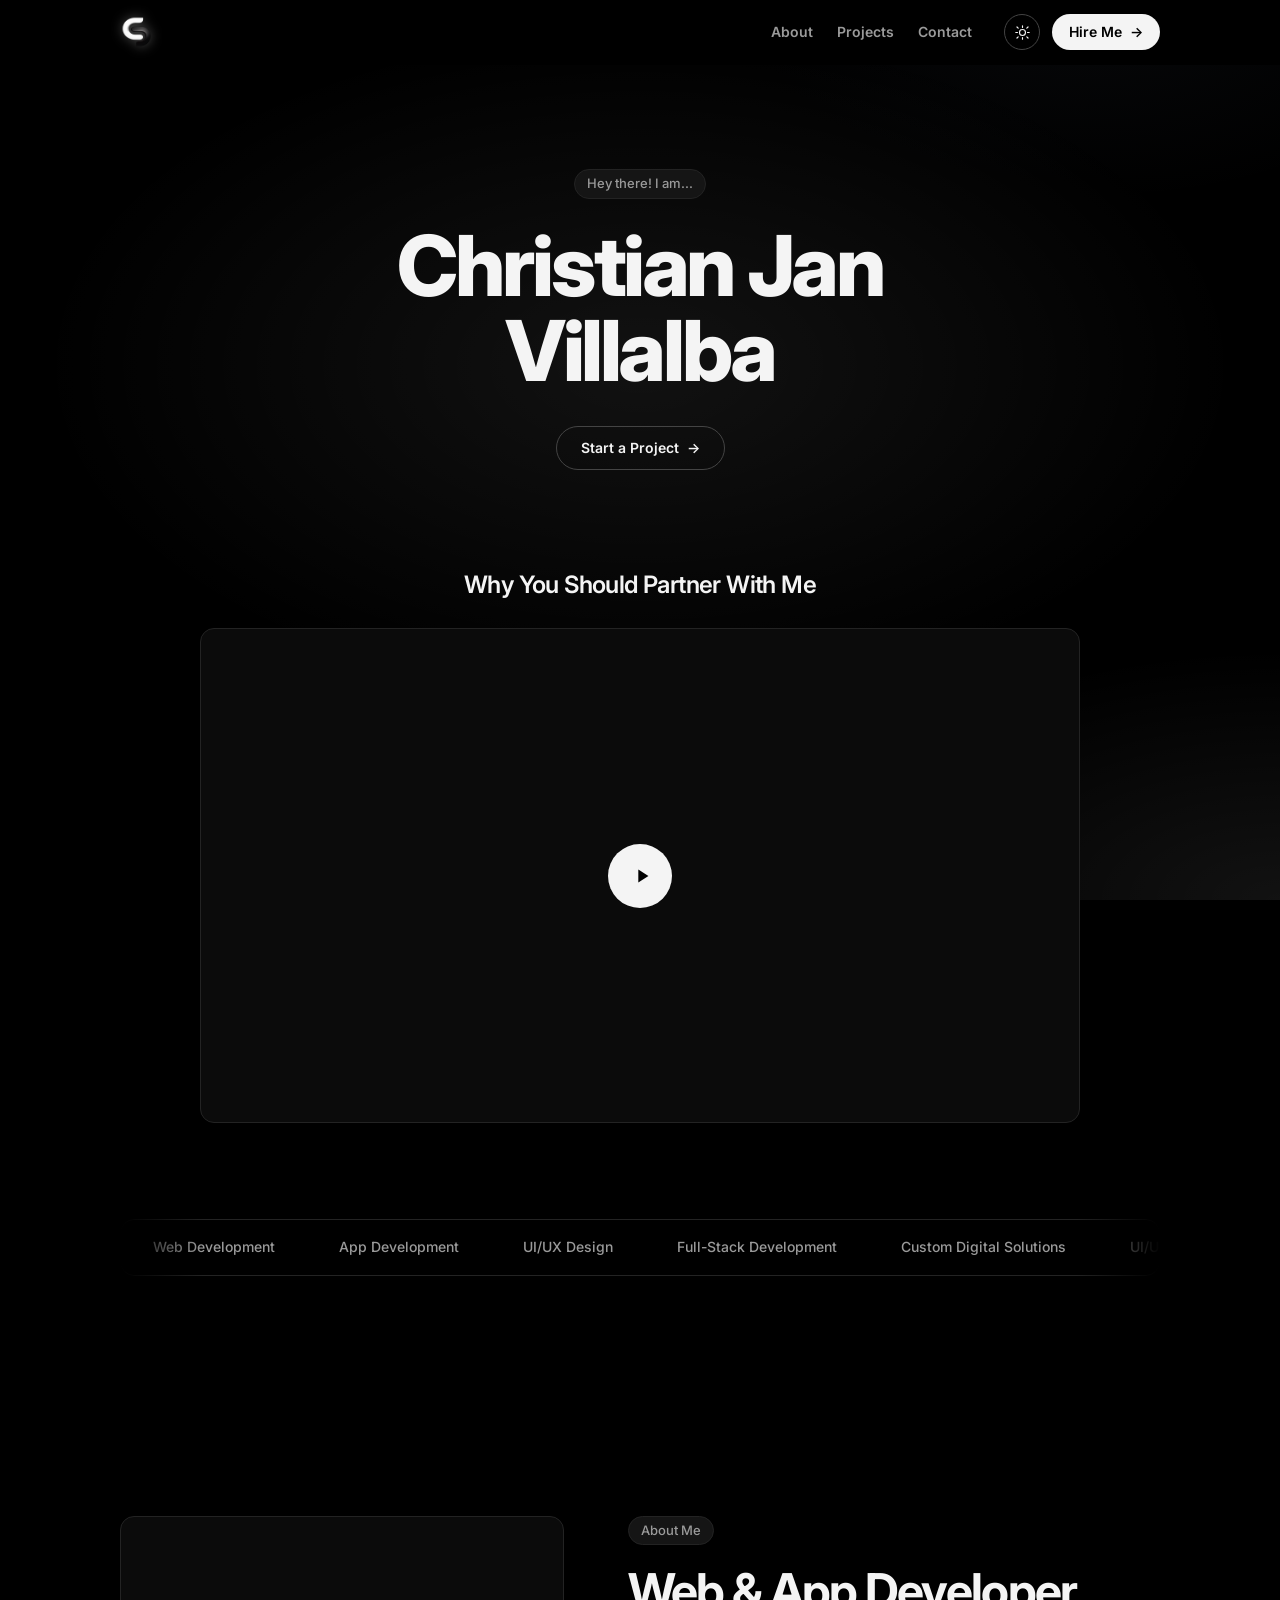
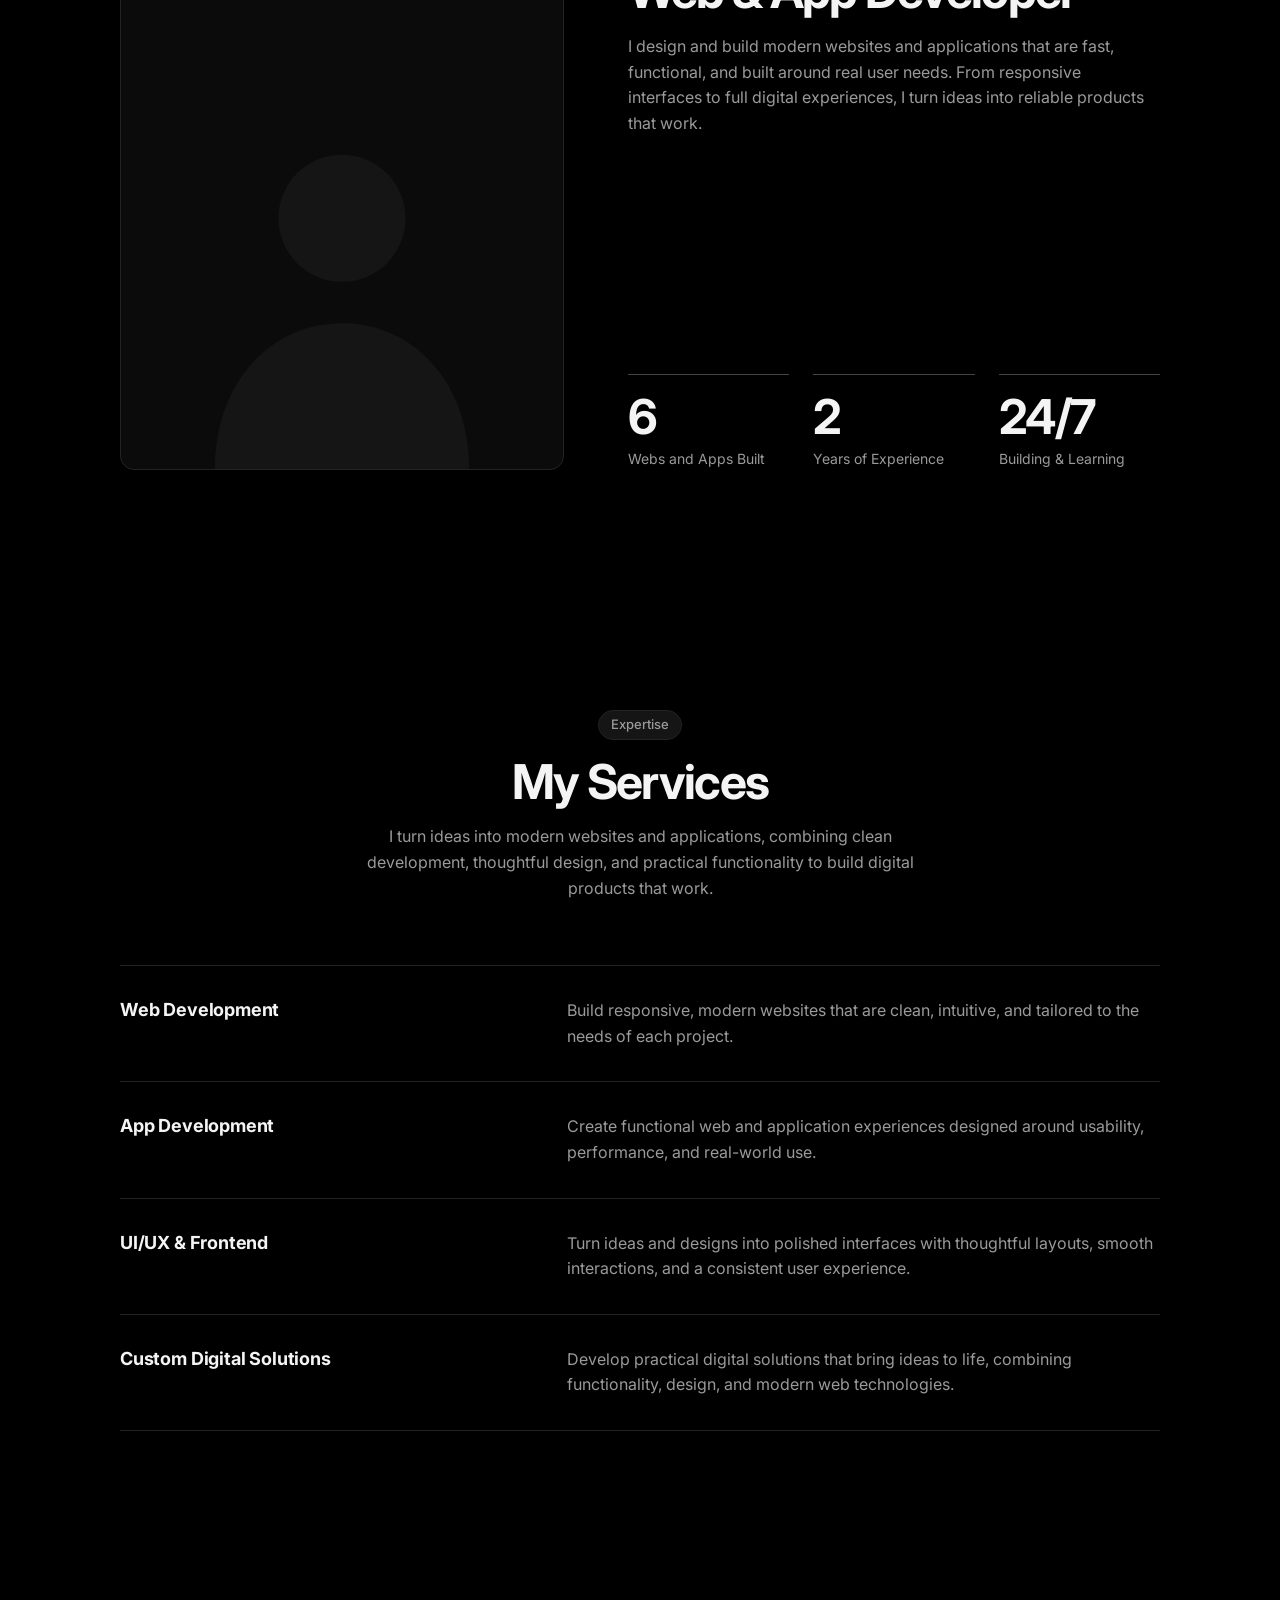
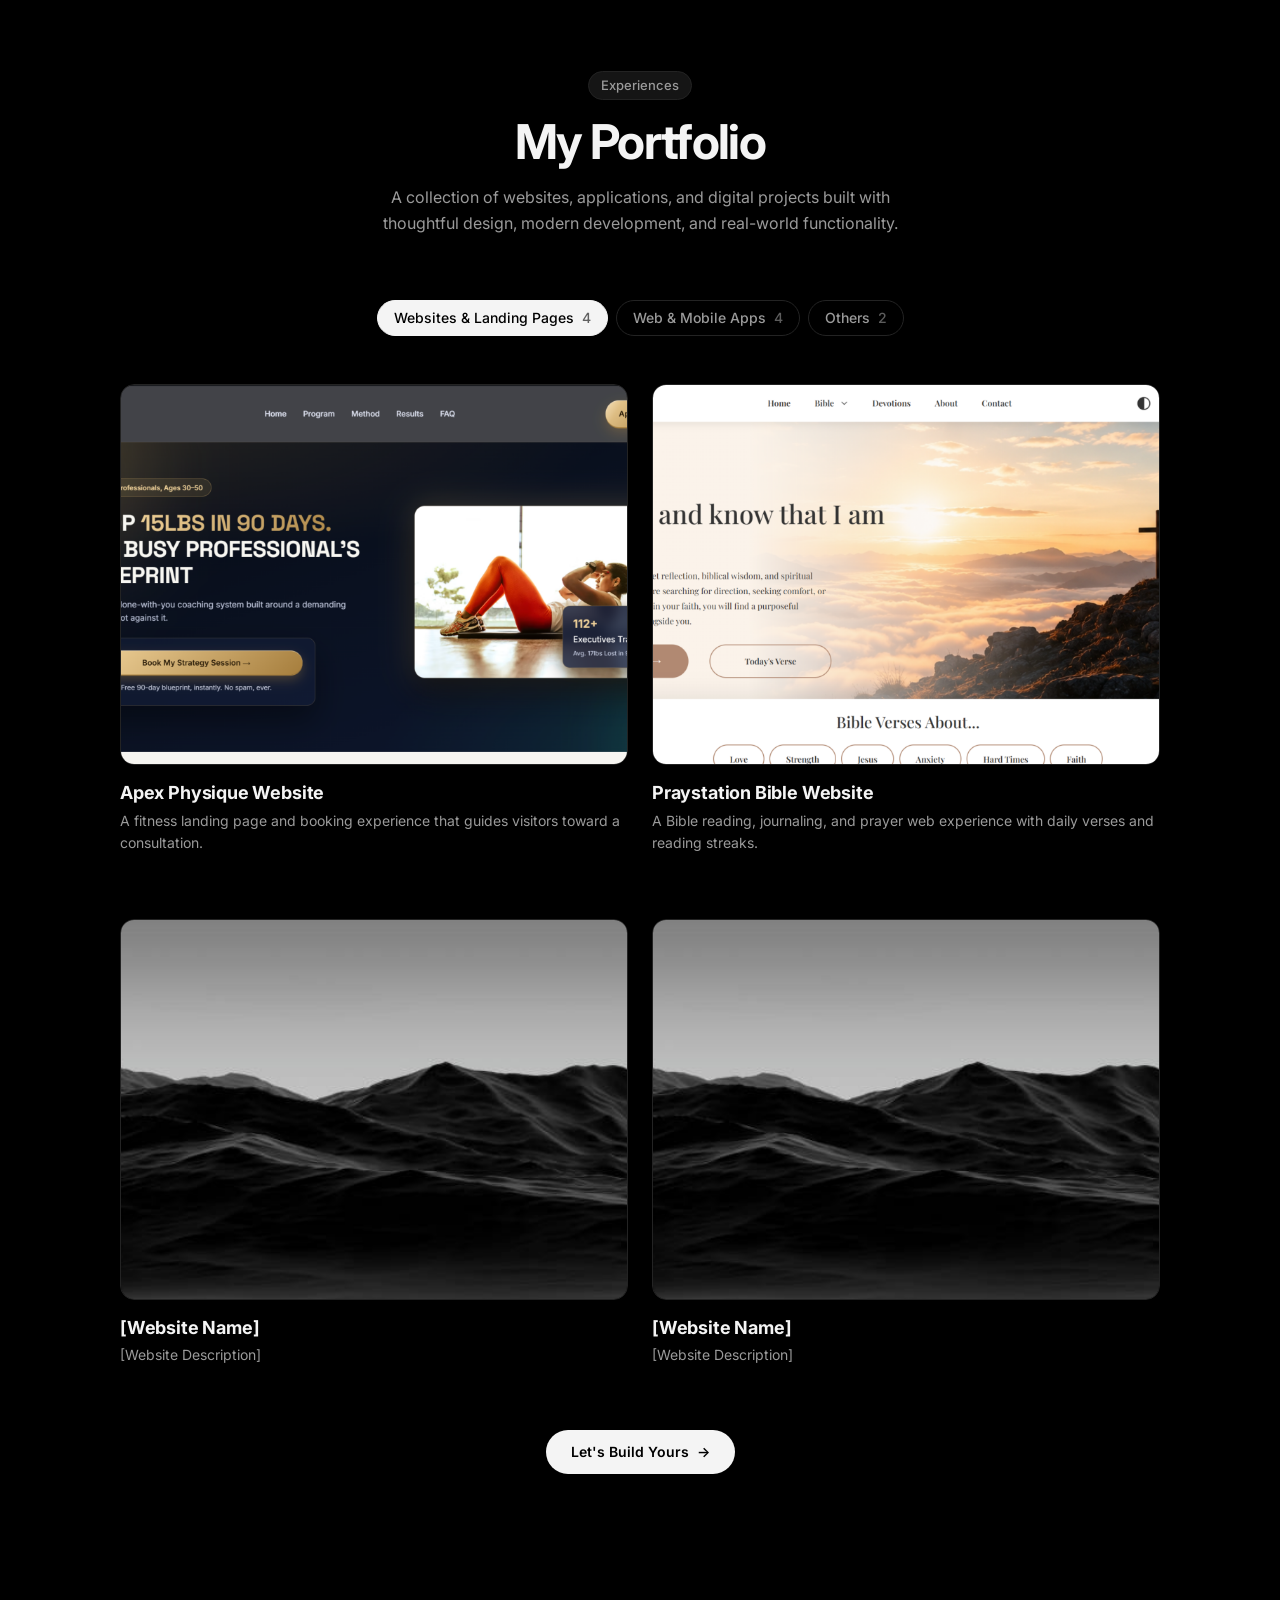
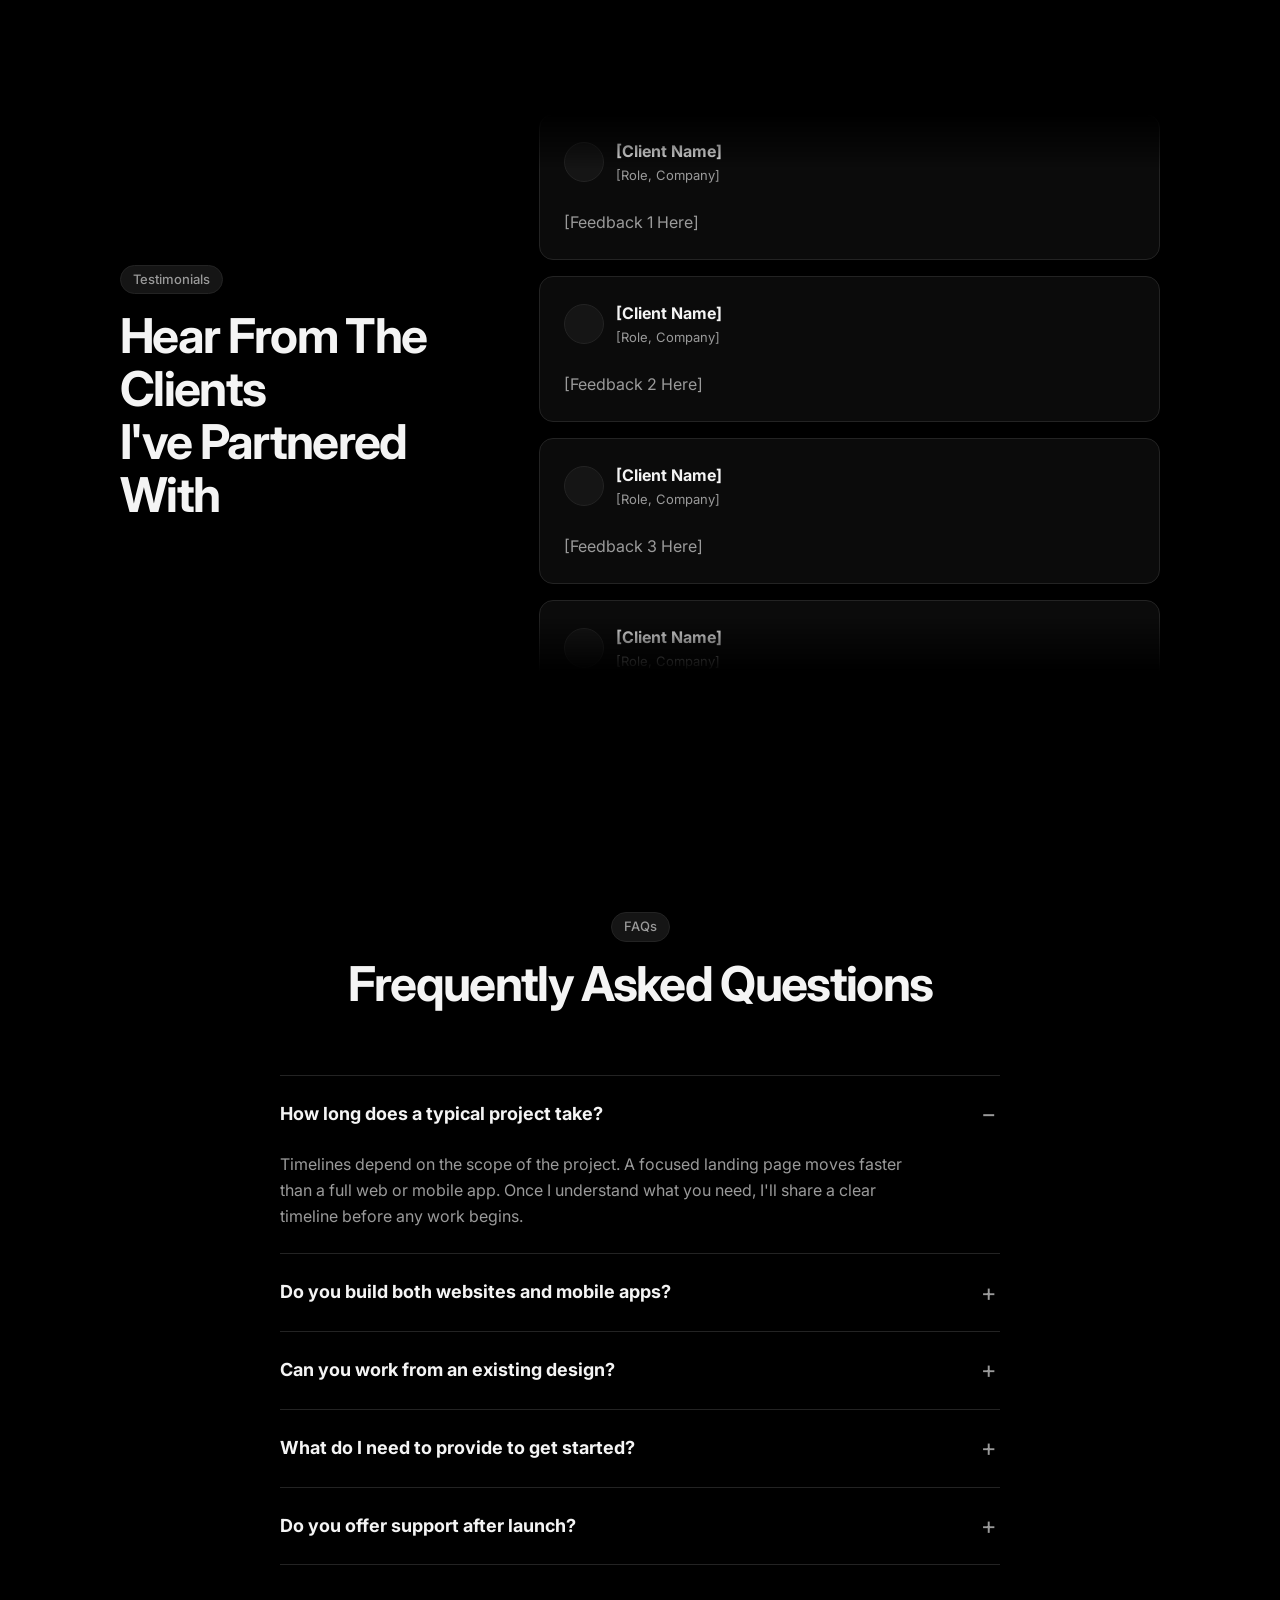
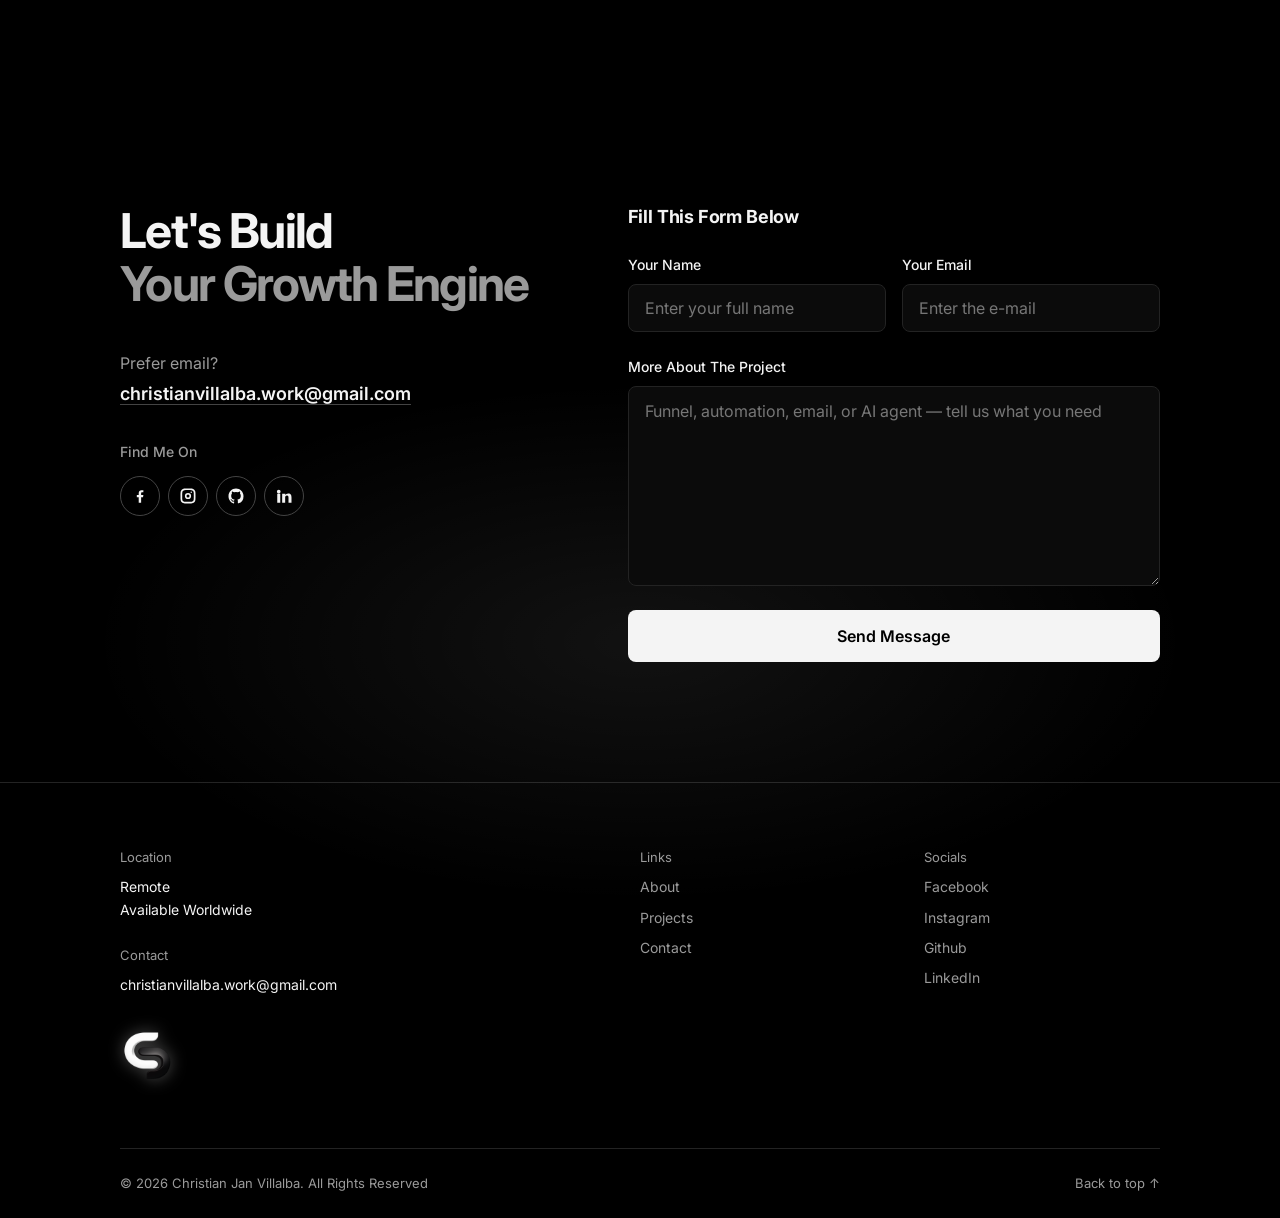
==== index.html @ defb7de4 "Initial website upload" ====
<!DOCTYPE html>
<html lang="en">
<head>
<meta charset="UTF-8">
<script>
  (function(){
    try{
      var saved = localStorage.getItem('theme');
      var theme = (saved === 'light' || saved === 'dark') ? saved : 'dark';
      document.documentElement.setAttribute('data-theme', theme);
    }catch(e){}
  })();
</script>
<meta name="viewport" content="width=device-width, initial-scale=1.0">
<title>CJ Villalba | Automation Portfolio</title>
<meta name="description" content="Christian Jan Villalba — GoHighLevel funnel, automation, email marketing and AI agent specialist. Get in touch: christianvillalba.work@gmail.com">
<link rel="preconnect" href="https://fonts.googleapis.com">
<link rel="preconnect" href="https://fonts.gstatic.com" crossorigin>
<link href="https://fonts.googleapis.com/css2?family=Inter:wght@400;500;600;700&display=swap" rel="stylesheet">
<link rel="stylesheet" href="styles.css">
<link rel="icon" type="image/png" href="logo.png">
</head>
<body>

<div class="scroll-sentinel" id="scrollSentinel" aria-hidden="true"></div>

<!-- HEADER -->
<header class="site-header" id="siteHeader">
  <div class="container header-inner">
    <a href="#" class="logo-image">
      <img src="logo.png" alt="Christian Jan Villalba Logo">
    </a>
    <nav class="nav-links">
      <a href="#about">About</a>
      <a href="#projects">Projects</a>
      <a href="#contact">Contact</a>
    </nav>
    <div class="header-actions">
      <button type="button" class="theme-toggle" id="themeToggle" aria-label="Switch to dark mode">
        <svg class="icon-sun" viewBox="0 0 24 24" aria-hidden="true"><circle cx="12" cy="12" r="4.2"/><path d="M12 2.5v2.4M12 19.1v2.4M4.2 4.2l1.7 1.7M18.1 18.1l1.7 1.7M2.5 12h2.4M19.1 12h2.4M4.2 19.8l1.7-1.7M18.1 5.9l1.7-1.7"/></svg>
        <svg class="icon-moon" viewBox="0 0 24 24" aria-hidden="true"><path d="M20.5 14.7A8.5 8.5 0 1 1 9.3 3.5a7 7 0 0 0 11.2 11.2Z"/></svg>
      </button>
      <button type="button" class="btn btn-primary btn-sm" id="openProjectModalNav" aria-haspopup="dialog" aria-controls="projectModal">Hire Me <span class="arrow">→</span></button>
    </div>
  </div>
</header>

<!-- HERO -->
<section class="hero">
  <div class="container hero-inner">
    <span class="hero-title-label">Hey there! I am...</span>
    <h1 class="hero-title">Christian Jan<br>Villalba</h1>

    <div class="hero-cta-row">
      <button type="button" class="btn btn-outline" id="openProjectModal" aria-haspopup="dialog" aria-controls="projectModal">Start a Project <span class="arrow">→</span></button>
    </div>

    <div class="hero-featured">
      <h2 class="hero-video-title">Why You Should Partner With Me</h2>
      <div class="hero-video-wrapper" id="heroVideoWrapper" data-video-id="YOUR_VIDEO_ID_HERE">
        <div class="hero-video-placeholder" id="heroVideoPlaceholder" aria-hidden="true"></div>
        <button type="button" class="hero-play-btn" id="heroPlayBtn" aria-label="Play featured project video">
          <svg viewBox="0 0 24 24" aria-hidden="true"><path d="M8 5v14l11-7-11-7Z"/></svg>
        </button>
      </div>
    </div>
  </div>

  <div class="container brand-strip" id="brandStrip" aria-label="Areas of work">
    <div class="brand-track" id="brandTrack">
      <div class="brand-set">
        <span class="brand-mark">Web Development</span>
        <span class="brand-mark">App Development</span>
        <span class="brand-mark">UI/UX Design</span>
        <span class="brand-mark">Full-Stack Development</span>
        <span class="brand-mark">Custom Digital Solutions</span>
        <span class="brand-mark">UI/UX & Frontend</span>
      </div>
    </div>
  </div>
</section>

<!-- START A PROJECT MODAL -->
<div class="modal-overlay" id="projectModal" role="dialog" aria-modal="true" aria-labelledby="projectModalTitle" hidden>
  <div class="modal-card">
    <button type="button" class="modal-close" id="closeProjectModal" aria-label="Close">✕</button>
    <div class="modal-body">
      <div class="modal-form-col">
        <h3 id="projectModalTitle">Let's Start Your Project</h3>
        <p class="modal-sub">Tell me a bit about what you need and I'll get back to you within one business day.</p>
        <form class="contact-form modal-form" id="modalContactForm" onsubmit="return false;">
          <label for="modal-name">Your Name</label>
          <input type="text" id="modal-name" name="modal-name" placeholder="Enter your full name">
          <label for="modal-email">Your Email</label>
          <input type="email" id="modal-email" name="modal-email" placeholder="Enter the e-mail">
          <label for="modal-message">More About The Project</label>
          <textarea rows="3" id="modal-message" name="modal-message" placeholder="Funnel, automation, email, or AI agent — tell us what you need"></textarea>
          <button type="submit" class="btn btn-primary full">Send Message</button>
        </form>
      </div>
      <div class="modal-info-col">
        <div class="modal-info-block">
          <span class="modal-info-label">Prefer Email?</span>
          <a href="mailto:christianvillalba.work@gmail.com" class="modal-email-link">christianvillalba.work@gmail.com</a>
          <p class="modal-info-note">Send project details straight to my inbox — I reply within one business day.</p>
        </div>
        <div class="modal-info-block">
          <span class="modal-info-label">Find Me On</span>
          <div class="modal-social-row">
            <a href="https://www.facebook.com/christianjancj.villalba" class="modal-social-link" aria-label="Facebook" target="_blank" rel="noopener">
              <svg viewBox="0 0 24 24" aria-hidden="true"><path d="M13.5 21v-7.5h2.5l.5-3h-3V8.5c0-.87.24-1.46 1.49-1.46H16.5V4.34C16.09 4.29 15.16 4.2 14.08 4.2c-2.25 0-3.79 1.37-3.79 3.89V10.5H7.75v3h2.54V21h3.21Z"/></svg>
            </a>
            <a href="https://www.instagram.com/siege.jayy/" class="modal-social-link" aria-label="Instagram" target="_blank" rel="noopener">
              <svg viewBox="0 0 24 24" aria-hidden="true"><path d="M12 2c2.7 0 3.06.01 4.12.06 1.06.05 1.79.22 2.43.47.66.26 1.22.6 1.77 1.16.55.55.9 1.11 1.16 1.77.25.64.42 1.37.47 2.43.05 1.06.06 1.42.06 4.12s-.01 3.06-.06 4.12c-.05 1.06-.22 1.79-.47 2.43a4.9 4.9 0 0 1-1.16 1.77 4.9 4.9 0 0 1-1.77 1.16c-.64.25-1.37.42-2.43.47-1.06.05-1.42.06-4.12.06s-3.06-.01-4.12-.06c-1.06-.05-1.79-.22-2.43-.47a4.9 4.9 0 0 1-1.77-1.16 4.9 4.9 0 0 1-1.16-1.77c-.25-.64-.42-1.37-.47-2.43C2.01 15.06 2 14.7 2 12s.01-3.06.06-4.12c.05-1.06.22-1.79.47-2.43.26-.66.6-1.22 1.16-1.77a4.9 4.9 0 0 1 1.77-1.16c.64-.25 1.37-.42 2.43-.47C8.94 2.01 9.3 2 12 2Zm0 2.16c-2.66 0-2.98.01-4.03.06-.87.04-1.34.18-1.65.3-.42.16-.71.36-1.02.67-.31.31-.5.6-.67 1.02-.12.31-.26.78-.3 1.65-.05 1.05-.06 1.37-.06 4.03s.01 2.98.06 4.03c.04.87.18 1.34.3 1.65.16.42.36.71.67 1.02.31.31.6.5 1.02.67.31.12.78.26 1.65.3 1.05.05 1.37.06 4.03.06s2.98-.01 4.03-.06c.87-.04 1.34-.18 1.65-.3.42-.16.71-.36 1.02-.67.31-.31.5-.6.67-1.02.12-.31.26-.78.3-1.65.05-1.05.06-1.37.06-4.03s-.01-2.98-.06-4.03c-.04-.87-.18-1.34-.3-1.65a2.75 2.75 0 0 0-.67-1.02 2.75 2.75 0 0 0-1.02-.67c-.31-.12-.78-.26-1.65-.3-1.05-.05-1.37-.06-4.03-.06Zm0 3.68a4.16 4.16 0 1 1 0 8.32 4.16 4.16 0 0 1 0-8.32Zm0 2.16a2 2 0 1 0 0 4 2 2 0 0 0 0-4Zm4.32-3.86a.97.97 0 1 1 0 1.94.97.97 0 0 1 0-1.94Z"/></svg>
            </a>
            <a href="https://github.com/cj-vllb" class="modal-social-link" aria-label="Github" target="_blank" rel="noopener">
              <svg viewBox="0 0 24 24" aria-hidden="true"><path d="M12 2C6.48 2 2 6.58 2 12.19c0 4.49 2.87 8.3 6.84 9.65.5.1.68-.22.68-.49 0-.24-.01-1.05-.01-1.9-2.78.62-3.37-1.22-3.37-1.22-.45-1.18-1.11-1.5-1.11-1.5-.9-.63.07-.62.07-.62 1 .07 1.53 1.05 1.53 1.05.89 1.56 2.34 1.11 2.91.85.09-.66.35-1.11.63-1.37-2.22-.26-4.56-1.14-4.56-5.07 0-1.12.39-2.04 1.03-2.76-.1-.26-.45-1.31.1-2.73 0 0 .84-.28 2.75 1.05a9.3 9.3 0 0 1 5 0c1.91-1.33 2.75-1.05 2.75-1.05.55 1.42.2 2.47.1 2.73.64.72 1.03 1.64 1.03 2.76 0 3.94-2.34 4.8-4.57 5.06.36.32.68.94.68 1.9 0 1.37-.01 2.47-.01 2.81 0 .27.18.6.69.49A10.02 10.02 0 0 0 22 12.19C22 6.58 17.52 2 12 2Z"/></svg>
            </a>
            <a href="https://www.linkedin.com/in/christian-jan-villalba-9b1b4a1b3/" class="modal-social-link" aria-label="LinkedIn" target="_blank" rel="noopener">
              <svg viewBox="0 0 24 24" aria-hidden="true"><path d="M4.98 3.5a2.5 2.5 0 1 1 0 5 2.5 2.5 0 0 1 0-5ZM3 9h4v12H3V9Zm7 0h3.8v1.7h.05c.53-1 1.83-2.05 3.77-2.05C21.4 8.65 22 11.1 22 14.3V21h-4v-6.2c0-1.48-.03-3.38-2.06-3.38-2.07 0-2.39 1.62-2.39 3.28V21h-4V9Z"/></svg>
            </a>
          </div>
        </div>
      </div>
    </div>
  </div>
</div>

<!-- ABOUT / STATS -->
<section class="section about-panel" id="about">
  <div class="container">
    <div class="about-grid">
      <figure class="about-portrait reveal">
        <!-- To use your photo: replace the .about-portrait-ph div with
             <img class="about-portrait-img" src="portrait.jpg" alt="Portrait of Christian Jan Villalba"> -->
        <div class="about-portrait-ph" role="img" aria-label="Portrait placeholder">
          <svg viewBox="0 0 200 250" aria-hidden="true"><circle cx="100" cy="92" r="40"/><path d="M20 250c0-56 36-92 80-92s80 36 80 92Z"/></svg>
        </div>
      </figure>
      <div class="about-content">
        <span class="eyebrow reveal">About Me</span>
        <h2 class="section-title about-heading reveal">Web &amp; App Developer</h2>
        <p class="about-body reveal">I design and build modern websites and applications that are fast, functional, and built around real user needs. From responsive interfaces to full digital experiences, I turn ideas into reliable products that work.</p>
        <div class="stats-row reveal-row">
          <div class="stat reveal"><span class="stat-number">6</span><span class="stat-label">Webs and Apps Built</span></div>
          <div class="stat reveal"><span class="stat-number">2</span><span class="stat-label">Years of Experience</span></div>
          <div class="stat reveal"><span class="stat-number">24/7</span><span class="stat-label">Building &amp; Learning</span></div>
        </div>
      </div>
    </div>
  </div>
</section>

<!-- WHAT WE DO -->
<section class="section services" id="services">
  <div class="container">
    <div class="section-head">
      <div class="reveal">
        <span class="eyebrow">Expertise</span>
        <h2 class="section-title">My Services</h2>
      </div>
      <p class="section-desc reveal">I turn ideas into modern websites and applications, combining clean development, thoughtful design, and practical functionality to build digital products that work.</p>
    </div>

    <div class="services-grid reveal-row">
      <div class="service-card reveal">
        <h3>Web Development</h3>
        <p>Build responsive, modern websites that are clean, intuitive, and tailored to the needs of each project.</p>
      </div>
      <div class="service-card reveal">
        <h3>App Development</h3>
        <p>Create functional web and application experiences designed around usability, performance, and real-world use.</p>
      </div>
      <div class="service-card reveal">
        <h3>UI/UX & Frontend</h3>
        <p>Turn ideas and designs into polished interfaces with thoughtful layouts, smooth interactions, and a consistent user experience.</p>
      </div>
      <div class="service-card reveal">
        <h3>Custom Digital Solutions</h3>
        <p>Develop practical digital solutions that bring ideas to life, combining functionality, design, and modern web technologies.</p>
      </div>
    </div>
  </div>
</section>

<!-- PROJECTS -->
<section class="section projects" id="projects">
  <div class="container">

    <div class="section-head">
      <div class="reveal">
        <span class="eyebrow">Experiences</span>
        <h2 class="section-title">My Portfolio</h2>
      </div>
      <p class="section-desc reveal">A collection of websites, applications, and digital projects built with thoughtful design, modern development, and real-world functionality.</p>
    </div>

    <div class="portfolio-filters reveal" role="tablist" aria-label="Filter portfolio by category">
      <button type="button" class="filter-btn is-active" data-filter="funnel">Websites & Landing Pages <span>4</span></button>
      <button type="button" class="filter-btn" data-filter="automation">Web & Mobile Apps <span>4</span></button>
      <button type="button" class="filter-btn" data-filter="email">Others <span>2</span></button>
    </div>

    <div class="portfolio-grid reveal-row" id="portfolioGrid">
      <article class="portfolio-card reveal" data-category="funnel">
        <div class="portfolio-image">
          <a href="https://cj-vllb.github.io/Apex-Physique/" target="_blank" rel="noopener">
            <img src="website1.png" alt="Apex Physique website preview" loading="lazy">
          </a>
        </div>
        <div class="portfolio-body">
          <h3><a href="https://cj-vllb.github.io/Apex-Physique/" target="_blank" rel="noopener">Apex Physique Website</a></h3>
          <p>A fitness landing page and booking experience that guides visitors toward a consultation.</p>
        </div>
      </article>
      <article class="portfolio-card reveal" data-category="funnel">
        <div class="portfolio-image">
          <a href="#" target="_blank" rel="noopener">
            <img src="website2.png" alt="Praystation Bible website preview" loading="lazy">
          </a>
        </div>
        <div class="portfolio-body">
          <h3><a href="#" target="_blank" rel="noopener">Praystation Bible Website</a></h3>
          <p>A Bible reading, journaling, and prayer web experience with daily verses and reading streaks.</p>
        </div>
      </article>
      <article class="portfolio-card reveal" data-category="funnel">
        <div class="portfolio-image">
          <a href="#" target="_blank" rel="noopener">
            <img src="placeholder.jpg" alt="[Website Name] preview" loading="lazy">
          </a>
        </div>
        <div class="portfolio-body">
          <h3><a href="#" target="_blank" rel="noopener">[Website Name]</a></h3>
          <p>[Website Description]</p>
        </div>
      </article>
      <article class="portfolio-card reveal" data-category="funnel">
        <div class="portfolio-image">
          <a href="#" target="_blank" rel="noopener">
            <img src="placeholder.jpg" alt="[Website Name] preview" loading="lazy">
          </a>
        </div>
        <div class="portfolio-body">
          <h3><a href="#" target="_blank" rel="noopener">[Website Name]</a></h3>
          <p>[Website Description]</p>
        </div>
      </article>
      <article class="portfolio-card reveal" data-category="automation">
        <div class="portfolio-image">
          <a href="#" target="_blank" rel="noopener">
            <img src="placeholder.jpg" alt="[Application Name] preview" loading="lazy">
          </a>
        </div>
        <div class="portfolio-body">
          <h3><a href="#" target="_blank" rel="noopener">[Application Name]</a></h3>
          <p>[Application Description]</p>
        </div>
      </article>
      <article class="portfolio-card reveal" data-category="automation">
        <div class="portfolio-image">
          <a href="#" target="_blank" rel="noopener">
            <img src="placeholder.jpg" alt="[Application Name] preview" loading="lazy">
          </a>
        </div>
        <div class="portfolio-body">
          <h3><a href="#" target="_blank" rel="noopener">[Application Name]</a></h3>
          <p>[Application Description]</p>
        </div>
      </article>
      <article class="portfolio-card reveal" data-category="automation">
        <div class="portfolio-image">
          <a href="#" target="_blank" rel="noopener">
            <img src="placeholder.jpg" alt="[Application Name] preview" loading="lazy">
          </a>
        </div>
        <div class="portfolio-body">
          <h3><a href="#" target="_blank" rel="noopener">[Application Name]</a></h3>
          <p>[Application Description]</p>
        </div>
      </article>
      <article class="portfolio-card reveal" data-category="automation">
        <div class="portfolio-image">
          <a href="#" target="_blank" rel="noopener">
            <img src="placeholder.jpg" alt="[Application Name] preview" loading="lazy">
          </a>
        </div>
        <div class="portfolio-body">
          <h3><a href="#" target="_blank" rel="noopener">[Application Name]</a></h3>
          <p>[Application Description]</p>
        </div>
      </article>
      <article class="portfolio-card reveal" data-category="email">
        <div class="portfolio-image">
          <a href="#" target="_blank" rel="noopener">
            <img src="placeholder.jpg" alt="[Name] preview" loading="lazy">
          </a>
        </div>
        <div class="portfolio-body">
          <h3><a href="#" target="_blank" rel="noopener">[Name]</a></h3>
          <p>[Description]</p>
        </div>
      </article>
      <article class="portfolio-card reveal" data-category="email">
        <div class="portfolio-image">
          <a href="#" target="_blank" rel="noopener">
            <img src="placeholder.jpg" alt="[Name] preview" loading="lazy">
          </a>
        </div>
        <div class="portfolio-body">
          <h3><a href="#" target="_blank" rel="noopener">[Name]</a></h3>
          <p>[Description]</p>
        </div>
      </article>
    </div>

    <div class="center-cta reveal">
      <a href="#contact" class="btn btn-primary">Let's Build Yours <span class="arrow">→</span></a>
    </div>
  </div>
</section>

<!-- TESTIMONIALS -->
<section class="section testimonials">
  <div class="container testi-layout">
    <div class="testi-intro">
      <span class="eyebrow reveal">Testimonials</span>
      <h2 class="section-title reveal">Hear From The Clients<br>I've Partnered With</h2>
    </div>
    <div class="testi-marquee" id="testiMarquee">
      <div class="testi-track" id="testiTrack">
        <div class="testi-set">
          <div class="testi-card">
            <div class="testi-person">
              <span class="avatar"></span>
              <div><strong>[Client Name]</strong><small>[Role, Company]</small></div>
            </div>
            <p>[Feedback 1 Here]</p>
          </div>
          <div class="testi-card">
            <div class="testi-person">
              <span class="avatar"></span>
              <div><strong>[Client Name]</strong><small>[Role, Company]</small></div>
            </div>
            <p>[Feedback 2 Here]</p>
          </div>
          <div class="testi-card">
            <div class="testi-person">
              <span class="avatar"></span>
              <div><strong>[Client Name]</strong><small>[Role, Company]</small></div>
            </div>
            <p>[Feedback 3 Here]</p>
          </div>
        </div>
      </div>
    </div>
  </div>
</section>

<!-- FAQ -->
<section class="section faq-panel">
  <div class="container">
    <div class="section-head">
      <span class="eyebrow center reveal">FAQs</span>
      <h2 class="section-title center reveal">Frequently Asked Questions</h2>
    </div>

    <div class="faq-list">
      <div class="faq-item reveal is-open">
        <button type="button" class="faq-question" aria-expanded="true">
          <span>How long does a typical project take?</span>
          <span class="faq-toggle">−</span>
        </button>
        <div class="faq-answer">
          <div class="faq-answer-inner">
            <p>Timelines depend on the scope of the project. A focused landing page moves faster than a full web or mobile app. Once I understand what you need, I'll share a clear timeline before any work begins.</p>
          </div>
        </div>
      </div>
      <div class="faq-item reveal">
        <button type="button" class="faq-question" aria-expanded="false">
          <span>Do you build both websites and mobile apps?</span>
          <span class="faq-toggle">+</span>
        </button>
        <div class="faq-answer">
          <div class="faq-answer-inner">
            <p>Yes. I build responsive websites and landing pages as well as web and mobile apps, covering the interface and the functionality behind it.</p>
          </div>
        </div>
      </div>
      <div class="faq-item reveal">
        <button type="button" class="faq-question" aria-expanded="false">
          <span>Can you work from an existing design?</span>
          <span class="faq-toggle">+</span>
        </button>
        <div class="faq-answer">
          <div class="faq-answer-inner">
            <p>Yes. I can turn an existing design into a polished, responsive interface, or design the interface myself if you don't have one yet.</p>
          </div>
        </div>
      </div>
      <div class="faq-item reveal">
        <button type="button" class="faq-question" aria-expanded="false">
          <span>What do I need to provide to get started?</span>
          <span class="faq-toggle">+</span>
        </button>
        <div class="faq-answer">
          <div class="faq-answer-inner">
            <p>A short description of what you want to build, who it's for, and any references or deadlines you have in mind. Send it through the Start a Project form or by email and I'll reply within one business day.</p>
          </div>
        </div>
      </div>
      <div class="faq-item reveal">
        <button type="button" class="faq-question" aria-expanded="false">
          <span>Do you offer support after launch?</span>
          <span class="faq-toggle">+</span>
        </button>
        <div class="faq-answer">
          <div class="faq-answer-inner">
            <p>Yes. If something needs fixing, updating, or improving after launch, get in touch and we'll agree on what you need.</p>
          </div>
        </div>
      </div>
    </div>
  </div>
</section>

<!-- CONTACT -->
<section class="section contact-panel" id="contact">
  <div class="container">
    <div class="contact-body">
      <div class="contact-left reveal">
        <h2 class="section-title contact-title reveal">Let's Build<br><em>Your Growth Engine</em></h2>
        <p class="contact-direct">Prefer email? <a href="mailto:christianvillalba.work@gmail.com">christianvillalba.work@gmail.com</a></p>
        <div class="modal-info-block contact-social-block">
        <span class="modal-info-label">Find Me On</span>
        <div class="modal-social-row">
          <a href="https://www.facebook.com/christianjancj.villalba" class="modal-social-link" aria-label="Facebook" target="_blank" rel="noopener">
            <svg viewBox="0 0 24 24" aria-hidden="true"><path d="M13.5 21v-7.5h2.5l.5-3h-3V8.5c0-.87.24-1.46 1.49-1.46H16.5V4.34C16.09 4.29 15.16 4.2 14.08 4.2c-2.25 0-3.79 1.37-3.79 3.89V10.5H7.75v3h2.54V21h3.21Z"/></svg>
          </a>
          <a href="https://www.instagram.com/siege.jayy/" class="modal-social-link" aria-label="Instagram" target="_blank" rel="noopener">
            <svg viewBox="0 0 24 24" aria-hidden="true"><path d="M12 2c2.7 0 3.06.01 4.12.06 1.06.05 1.79.22 2.43.47.66.26 1.22.6 1.77 1.16.55.55.9 1.11 1.16 1.77.25.64.42 1.37.47 2.43.05 1.06.06 1.42.06 4.12s-.01 3.06-.06 4.12c-.05 1.06-.22 1.79-.47 2.43a4.9 4.9 0 0 1-1.16 1.77 4.9 4.9 0 0 1-1.77 1.16c-.64.25-1.37.42-2.43.47-1.06.05-1.42.06-4.12.06s-3.06-.01-4.12-.06c-1.06-.05-1.79-.22-2.43-.47a4.9 4.9 0 0 1-1.77-1.16 4.9 4.9 0 0 1-1.16-1.77c-.25-.64-.42-1.37-.47-2.43C2.01 15.06 2 14.7 2 12s.01-3.06.06-4.12c.05-1.06.22-1.79.47-2.43.26-.66.6-1.22 1.16-1.77a4.9 4.9 0 0 1 1.77-1.16c.64-.25 1.37-.42 2.43-.47C8.94 2.01 9.3 2 12 2Zm0 2.16c-2.66 0-2.98.01-4.03.06-.87.04-1.34.18-1.65.3-.42.16-.71.36-1.02.67-.31.31-.5.6-.67 1.02-.12.31-.26.78-.3 1.65-.05 1.05-.06 1.37-.06 4.03s.01 2.98.06 4.03c.04.87.18 1.34.3 1.65.16.42.36.71.67 1.02.31.31.6.5 1.02.67.31.12.78.26 1.65.3 1.05.05 1.37.06 4.03.06s2.98-.01 4.03-.06c.87-.04 1.34-.18 1.65-.3.42-.16.71-.36 1.02-.67.31-.31.5-.6.67-1.02.12-.31.26-.78.3-1.65.05-1.05.06-1.37.06-4.03s-.01-2.98-.06-4.03c-.04-.87-.18-1.34-.3-1.65a2.75 2.75 0 0 0-.67-1.02 2.75 2.75 0 0 0-1.02-.67c-.31-.12-.78-.26-1.65-.3-1.05-.05-1.37-.06-4.03-.06Zm0 3.68a4.16 4.16 0 1 1 0 8.32 4.16 4.16 0 0 1 0-8.32Zm0 2.16a2 2 0 1 0 0 4 2 2 0 0 0 0-4Zm4.32-3.86a.97.97 0 1 1 0 1.94.97.97 0 0 1 0-1.94Z"/></svg>
          </a>
          <a href="https://github.com/cj-vllb" class="modal-social-link" aria-label="Github" target="_blank" rel="noopener">
            <svg viewBox="0 0 24 24" aria-hidden="true"><path d="M12 2C6.48 2 2 6.58 2 12.19c0 4.49 2.87 8.3 6.84 9.65.5.1.68-.22.68-.49 0-.24-.01-1.05-.01-1.9-2.78.62-3.37-1.22-3.37-1.22-.45-1.18-1.11-1.5-1.11-1.5-.9-.63.07-.62.07-.62 1 .07 1.53 1.05 1.53 1.05.89 1.56 2.34 1.11 2.91.85.09-.66.35-1.11.63-1.37-2.22-.26-4.56-1.14-4.56-5.07 0-1.12.39-2.04 1.03-2.76-.1-.26-.45-1.31.1-2.73 0 0 .84-.28 2.75 1.05a9.3 9.3 0 0 1 5 0c1.91-1.33 2.75-1.05 2.75-1.05.55 1.42.2 2.47.1 2.73.64.72 1.03 1.64 1.03 2.76 0 3.94-2.34 4.8-4.57 5.06.36.32.68.94.68 1.9 0 1.37-.01 2.47-.01 2.81 0 .27.18.6.69.49A10.02 10.02 0 0 0 22 12.19C22 6.58 17.52 2 12 2Z"/></svg>
          </a>
          <a href="https://www.linkedin.com/in/christian-jan-villalba-9b1b4a1b3/" class="modal-social-link" aria-label="LinkedIn" target="_blank" rel="noopener">
            <svg viewBox="0 0 24 24" aria-hidden="true"><path d="M4.98 3.5a2.5 2.5 0 1 1 0 5 2.5 2.5 0 0 1 0-5ZM3 9h4v12H3V9Zm7 0h3.8v1.7h.05c.53-1 1.83-2.05 3.77-2.05C21.4 8.65 22 11.1 22 14.3V21h-4v-6.2c0-1.48-.03-3.38-2.06-3.38-2.07 0-2.39 1.62-2.39 3.28V21h-4V9Z"/></svg>
          </a>
        </div>
      </div>
      </div>
      <div class="contact-right reveal">
        <h3>Fill This Form Below</h3>
        <form class="contact-form" onsubmit="return false;">
          <div class="form-row">
            <div class="field">
              <label for="contact-name">Your Name</label>
              <input type="text" id="contact-name" name="contact-name" placeholder="Enter your full name">
            </div>
            <div class="field">
              <label for="contact-email">Your Email</label>
              <input type="email" id="contact-email" name="contact-email" placeholder="Enter the e-mail">
            </div>
          </div>
          <label for="contact-message">More About The Project</label>
          <textarea rows="4" id="contact-message" name="contact-message" placeholder="Funnel, automation, email, or AI agent — tell us what you need"></textarea>
          <button type="submit" class="btn btn-primary full">Send Message</button>
        </form>
      </div>
    </div>
  </div>
</section>

<!-- FOOTER -->
<footer class="site-footer">
  <div class="container footer-top reveal-row">
    <div class="footer-col reveal">
      <span class="footer-label">Location</span>
      <p>Remote<br>Available Worldwide</p>
      <span class="footer-label">Contact</span>
      <p>christianvillalba.work@gmail.com</p>
      <div class="footer-wordmark reveal">
        <img src="logo.png" alt="Christian Jan Villalba Logo">
      </div>
    </div>
    <div class="footer-col reveal">
      <span class="footer-label">Links</span>
      <a href="#about">About</a>
      <a href="#projects">Projects</a>
      <a href="#contact">Contact</a>
    </div>
    <div class="footer-col reveal">
      <span class="footer-label">Socials</span>
      <a href="https://www.facebook.com/christianjancj.villalba">Facebook</a>
      <a href="https://www.instagram.com/siege.jayy/">Instagram</a>
      <a href="https://github.com/cj-vllb">Github</a>
      <a href="https://www.linkedin.com/in/christian-jan-villalba-9b1b4a1b3/">LinkedIn</a>
    </div>
  </div>
  <div class="container footer-bottom">
    <span>© 2026 Christian Jan Villalba. All Rights Reserved</span>
    <button type="button" class="back-to-top" id="backToTop">Back to top ↑</button>
  </div>
</footer>

<!-- Scroll-reveal, theme toggle + small UI interactions: see script.js -->
<script src="script.js" defer></script>
</body>
</html>
---- styles.css ----
/* ============================================================
   DESIGN SYSTEM
   One neutral palette, one typeface (Inter), three radii,
   one spacing scale. Everything below reads from these tokens.
   ============================================================ */
:root,
[data-theme="dark"] {
  color-scheme: dark;
  --background: #000;
  --surface: #0b0b0b;
  --surface-2: #151515;
  --text-primary: #f4f4f4;
  --text-secondary: #9a9a9a;
  --border: #232323;
  --border-strong: #444;
  --accent: #f4f4f4;
  --accent-contrast: #000;
  --accent-hover: #d6d6d6;
  --glow: rgba(255, 255, 255, 0.07);
  --glow-2: rgba(140, 160, 200, 0.05);
  --logo-glow: rgba(255, 255, 255, 0.32);
  --overlay: rgba(0, 0, 0, 0.72);
}
:root[data-theme="light"],
[data-theme="light"] {
  color-scheme: light;
  --background: #e8e6e1;
  --surface: #f2f0ec;
  --surface-2: #dedbd4;
  --text-primary: #17160f;
  --text-secondary: #55524a;
  --border: #cfcbc2;
  --border-strong: #9d988d;
  --accent: #17160f;
  --accent-contrast: #f2f0ec;
  --accent-hover: #3a382f;
  --glow: rgba(255, 252, 244, 0.85);
  --glow-2: rgba(120, 140, 175, 0.16);
  --logo-glow: rgba(0, 0, 0, 0.28);
  --overlay: rgba(20, 18, 12, 0.5);
}
:root {
  --font: 'Inter', system-ui, -apple-system, 'Segoe UI', Roboto, sans-serif;

  --fs-xs: 0.8125rem;
  --fs-sm: 0.875rem;
  --fs-base: 1rem;
  --fs-lg: 1.125rem;
  --fs-xl: clamp(1.25rem, 2.2vw, 1.5rem);
  --fs-statement: clamp(1.5rem, 2.9vw, 2.125rem);
  --fs-h2: clamp(2rem, 4.6vw, 3rem);
  --fs-display: clamp(2.75rem, 8vw, 5.25rem);

  --space-1: 4px;
  --space-2: 8px;
  --space-3: 12px;
  --space-4: 16px;
  --space-5: 24px;
  --space-6: 32px;
  --space-7: 48px;
  --space-8: 64px;
  --space-9: 96px;

  --radius-sm: 8px;
  --radius-md: 14px;
  --radius-pill: 999px;

  --container: 1040px;
  --gutter: clamp(20px, 4vw, 32px);
  --section-y: clamp(72px, 10vw, 120px);
  --header-h: 64px;

  --ease: cubic-bezier(0.2, 0, 0, 1);
  --transition-fast: 150ms var(--ease);
  --transition-normal: 300ms var(--ease);
}

/* ============================================================
   BASE
   ============================================================ */
*, *::before, *::after { box-sizing: border-box; }
html { scroll-behavior: smooth; scroll-padding-top: calc(var(--header-h) + 16px); -webkit-text-size-adjust: 100%; }
body {
  margin: 0;
  font-family: var(--font);
  font-size: var(--fs-base);
  line-height: 1.6;
  color: var(--text-primary);
  background: var(--background);
  -webkit-font-smoothing: antialiased;
  overflow-x: hidden;
}
/* Ambient light: two very soft, fixed radial lights behind everything */
body::before {
  content: ""; position: fixed; inset: 0; z-index: -1; pointer-events: none;
  background:
    radial-gradient(ellipse 60% 45% at 85% 0%, var(--glow-2), transparent 50%),
    radial-gradient(ellipse 55% 40% at 100% 100%, var(--glow), transparent 70%);
}
img, svg { display: block; max-width: 100%; }
a { color: inherit; text-decoration: none; }
h1, h2, h3, p { margin: 0; }
button, input, textarea { font: inherit; color: inherit; }
button { cursor: pointer; }
[hidden] { display: none !important; }

:focus-visible { outline: 2px solid var(--text-primary); outline-offset: 3px; border-radius: var(--radius-sm); }

.container { width: min(100% - 2 * var(--gutter), var(--container)); margin-inline: auto; }
.scroll-sentinel { position: absolute; top: 0; left: 0; width: 1px; height: 1px; pointer-events: none; }
.section { padding-block: var(--section-y); }

/* Scroll reveal — one quiet fade, nothing staggered */
.reveal { opacity: 0; transform: translateY(8px); transition: opacity 500ms var(--ease), transform 500ms var(--ease); }
.reveal.is-visible { opacity: 1; transform: none; }
@media (scripting: none) { .reveal { opacity: 1; transform: none; } }

/* ============================================================
   TYPE ROLES
   ============================================================ */
.hero-title {
  font-size: var(--fs-display);
  font-weight: 800;
  line-height: 1.02;
  letter-spacing: -0.04em;
}
.section-title {
  font-size: var(--fs-h2);
  font-weight: 700;
  line-height: 1.1;
  letter-spacing: -0.035em;
}
.section-title em { font-style: normal; color: var(--text-secondary); }
h3 { font-size: var(--fs-lg); font-weight: 700; line-height: 1.35; letter-spacing: -0.01em; }
.section-desc, .modal-sub, .modal-info-note { color: var(--text-secondary); }

.eyebrow, .hero-title-label {
  display: inline-flex;
  align-items: center;
  padding: var(--space-1) var(--space-3);
  font-size: var(--fs-xs);
  font-weight: 500;
  line-height: 1.5;
  color: var(--text-secondary);
  background: var(--surface-2);
  border: 1px solid var(--border);
  border-radius: var(--radius-pill);
}

/* Shared section header: label, title, description — always centered */
.section-head {
  display: flex;
  flex-direction: column;
  align-items: center;
  text-align: center;
  gap: var(--space-4);
  margin-bottom: var(--space-8);
}
.section-head > div { display: flex; flex-direction: column; align-items: center; gap: var(--space-4); }
.section-desc { max-width: 56ch; }

/* ============================================================
   BUTTONS
   ============================================================ */
.btn {
  display: inline-flex;
  align-items: center;
  justify-content: center;
  gap: var(--space-2);
  height: 44px;
  padding: 0 var(--space-5);
  font-size: var(--fs-sm);
  font-weight: 600;
  line-height: 1;
  white-space: nowrap;
  border: 1px solid transparent;
  border-radius: var(--radius-pill);
  transition: background-color var(--transition-fast), border-color var(--transition-fast), color var(--transition-fast);
}
.btn .arrow { display: inline-block; transition: transform var(--transition-fast); }
.btn:hover .arrow { transform: translateX(2px); }
.btn-primary { background: var(--accent); color: var(--accent-contrast); }
.btn-primary:hover { background: var(--accent-hover); }
.btn-outline { background: transparent; color: var(--text-primary); border-color: var(--border-strong); }
.btn-outline:hover { border-color: var(--text-primary); }
.btn:active { opacity: 0.85; }
.btn-sm { height: 36px; padding: 0 var(--space-4); }
.btn.full { width: 100%; }

/* ============================================================
   HEADER
   ============================================================ */
.site-header {
  position: sticky;
  top: 0;
  z-index: 50;
  background: color-mix(in srgb, var(--background) 92%, transparent);
  -webkit-backdrop-filter: blur(8px); backdrop-filter: blur(8px);
  border-bottom: 1px solid transparent;
  transition: border-color var(--transition-normal);
}
.site-header.scrolled { border-bottom-color: var(--border); }
.header-inner { display: flex; align-items: center; gap: var(--space-6); min-height: var(--header-h); }
.logo-image { margin-right: auto; display: inline-flex; }
.logo-image img { width: 34px; height: 34px; filter: drop-shadow(0 0 6px var(--logo-glow)); }
.nav-links { display: flex; gap: var(--space-5); }
.nav-links a { font-size: var(--fs-sm); font-weight: 600; color: var(--text-secondary); transition: color var(--transition-fast); }
.nav-links a:hover { color: var(--text-primary); }
.header-actions { display: flex; align-items: center; gap: var(--space-3); }

.theme-toggle {
  display: inline-flex; align-items: center; justify-content: center;
  width: 36px; height: 36px; padding: 0;
  background: transparent;
  border: 1px solid var(--border-strong);
  border-radius: var(--radius-pill);
  color: var(--text-primary);
  transition: border-color var(--transition-fast);
}
.theme-toggle:hover { border-color: var(--text-primary); }
.theme-toggle svg { width: 17px; height: 17px; fill: none; stroke: currentColor; stroke-width: 1.6; stroke-linecap: round; stroke-linejoin: round; }
.icon-moon { display: none; }
[data-theme="light"] .icon-sun { display: none; }
[data-theme="light"] .icon-moon { display: block; }

/* ============================================================
   HERO
   ============================================================ */
.hero { position: relative; isolation: isolate; padding-top: clamp(56px, 9vw, 104px); padding-bottom: var(--section-y); }
.hero::before, .contact-panel::before { content: ""; position: absolute; z-index: -1; pointer-events: none; background: radial-gradient(closest-side, var(--glow), transparent); }
.hero::before { top: -40px; left: 50%; translate: -50% 0; width: min(1200px, 100vw); height: 680px; }
.hero-inner { display: flex; flex-direction: column; align-items: center; text-align: center; }
.hero-title { margin-top: var(--space-5); }
.hero-cta-row { margin-top: var(--space-6); }
.hero-featured { width: 100%; max-width: 880px; margin-top: var(--space-9); }
.hero-video-title { font-size: var(--fs-xl); font-weight: 600; letter-spacing: -0.025em; margin-bottom: var(--space-5); }
.hero-video-wrapper {
  position: relative; aspect-ratio: 16 / 9; overflow: hidden;
  background: var(--surface);
  border: 1px solid var(--border);
  border-radius: var(--radius-md);
}
.hero-video-wrapper iframe, .hero-video-placeholder { position: absolute; inset: 0; width: 100%; height: 100%; border: 0; }
.hero-play-btn {
  position: absolute; top: 50%; left: 50%; translate: -50% -50%;
  display: inline-flex; align-items: center; justify-content: center;
  width: 64px; height: 64px; padding: 0;
  background: var(--accent); color: var(--accent-contrast);
  border: 0; border-radius: 50%;
  transition: background-color var(--transition-fast);
}
.hero-play-btn:hover { background: var(--accent-hover); }
.hero-play-btn svg { width: 22px; height: 22px; fill: currentColor; margin-left: 3px; }
.hero-play-btn.is-hidden { display: none; }

/* Brand strip — continuous marquee. Base: a plain scrollable row.
   script.js clones the set and adds .is-animated (skipped for reduced motion). */
.brand-strip { margin-top: var(--space-9); padding-block: var(--space-4); border: 1px solid var(--border); border-radius: var(--radius-md); overflow-x: auto; scrollbar-width: none; }
.brand-track { display: flex; width: max-content; }
.brand-set { display: flex; flex: none; }
.brand-set[aria-hidden="true"] { display: none; }
.brand-mark { padding-inline: var(--space-6); font-size: var(--fs-sm); font-weight: 500; white-space: nowrap; color: var(--text-secondary); }
.brand-strip.is-animated { overflow: hidden; -webkit-mask-image: linear-gradient(to right, transparent, #000 8%, #000 92%, transparent); mask-image: linear-gradient(to right, transparent, #000 8%, #000 92%, transparent); }
.brand-strip.is-animated .brand-set[aria-hidden="true"] { display: flex; }
.brand-strip.is-animated .brand-track { animation: marquee-x var(--brand-duration, 45s) linear infinite; }
@keyframes marquee-x { to { transform: translateX(-50%); } }

/* ============================================================
   ABOUT
   ============================================================ */
.about-grid { display: grid; grid-template-columns: minmax(0, 5fr) minmax(0, 6fr); gap: var(--space-8); align-items: stretch; }
.about-portrait { margin: 0; }
.about-portrait-ph, .about-portrait-img {
  width: 100%; aspect-ratio: 4 / 5; object-fit: cover;
  border: 1px solid var(--border); border-radius: var(--radius-md);
}
.about-portrait-ph { display: flex; align-items: flex-end; justify-content: center; overflow: hidden; background: var(--surface); }
.about-portrait-ph svg { width: 72%; fill: var(--surface-2); }
.about-content { display: flex; flex-direction: column; align-items: flex-start; gap: var(--space-4); }
.about-heading { margin-top: var(--space-1); }
.about-lead { font-size: var(--fs-lg); font-weight: 500; line-height: 1.5; max-width: 52ch; }
.about-body { color: var(--text-secondary); max-width: 52ch;}
.stats-row { display: grid; grid-template-columns: repeat(3, 1fr); gap: var(--space-5); width: 100%; margin-top: auto; padding-top: var(--space-8); }
.stat { display: flex; flex-direction: column; gap: var(--space-1); padding-top: var(--space-4); border-top: 1px solid var(--border-strong); }
.stat-number { font-size: var(--fs-h2); font-weight: 700; line-height: 1.1; letter-spacing: -0.035em; }
.stat-label { font-size: var(--fs-sm); color: var(--text-secondary); }

/* ============================================================
   SERVICES — ruled rows: hairline, name left, description right
   ============================================================ */
.services-grid { border-bottom: 1px solid var(--border); }
.service-card { display: grid; grid-template-columns: minmax(0, 1fr) minmax(0, 1.4fr); gap: var(--space-5); padding-block: var(--space-6); border-top: 1px solid var(--border); }
.service-card p { color: var(--text-secondary); }

/* ============================================================
   PORTFOLIO — the thumbnail leads, then title and a short line
   ============================================================ */
.portfolio-filters { display: flex; flex-wrap: wrap; justify-content: center; gap: var(--space-2); margin-bottom: var(--space-7); }
.filter-btn {
  height: 36px; padding: 0 var(--space-4);
  font-size: var(--fs-sm); font-weight: 500;
  color: var(--text-secondary);
  background: transparent;
  border: 1px solid var(--border);
  border-radius: var(--radius-pill);
  transition: color var(--transition-fast), border-color var(--transition-fast), background-color var(--transition-fast);
}
.filter-btn span { margin-left: var(--space-1); opacity: 0.6; }
.filter-btn:hover { color: var(--text-primary); border-color: var(--border-strong); }
.filter-btn.is-active { color: var(--accent-contrast); background: var(--accent); border-color: var(--accent); }

.portfolio-grid { display: grid; grid-template-columns: repeat(2, minmax(0, 1fr)); gap: var(--space-8) var(--space-5); }
.portfolio-card { transition: opacity 250ms var(--ease), transform 250ms var(--ease); }
.portfolio-card.is-hidden { opacity: 0; transform: translateY(8px); pointer-events: none; }
.portfolio-image a { display: block; overflow: hidden; border-radius: var(--radius-md); }
.portfolio-image img {
  width: 100%; aspect-ratio: 4 / 3; object-fit: cover;
  background: var(--surface);
  border: 1px solid var(--border);
  border-radius: var(--radius-md);
  transition: transform 600ms var(--ease), border-color var(--transition-fast);
}
.portfolio-body h3 { transition: transform var(--transition-normal); }
@media (hover: hover) {
  .portfolio-card:hover .portfolio-image img { transform: scale(1.025); border-color: var(--border-strong); }
  .portfolio-card:hover .portfolio-body h3 { transform: translateY(-2px); }
}
.portfolio-body { padding-top: var(--space-4); }
.portfolio-body h3 a { transition: color var(--transition-fast); }
.portfolio-body h3 a:hover { color: var(--text-secondary); }
.portfolio-body p {
  margin-top: var(--space-1); font-size: var(--fs-sm); color: var(--text-secondary);
  display: -webkit-box; -webkit-line-clamp: 2; -webkit-box-orient: vertical; overflow: hidden;
}
.center-cta { display: flex; justify-content: center; margin-top: var(--space-8); }

/* ============================================================
   TESTIMONIALS — intro left, vertical marquee right
   ============================================================ */
.testimonials { position: relative; isolation: isolate; }
.testimonials::before { top: 50%; left: 0; translate: -30% -50%; width: 760px; height: 560px; }
.testi-layout { display: grid; grid-template-columns: minmax(0, 4fr) minmax(0, 7fr); gap: var(--space-8); align-items: center; }
.testi-intro { display: flex; flex-direction: column; align-items: flex-start; gap: var(--space-4); }

/* Base state (no JS / reduced motion): a plain scrollable column.
   script.js adds .is-animated, clones the set and drives the speed. */
.testi-marquee { min-width: 0; height: clamp(440px, 62vh, 560px); overflow-y: auto; scrollbar-width: thin; }
.testi-track { display: flex; flex-direction: column; }
.testi-set { display: flex; flex-direction: column; gap: var(--space-4); padding-bottom: var(--space-4); }
.testi-set[aria-hidden="true"] { display: none; }
.testi-marquee.is-animated { overflow: hidden; -webkit-mask-image: linear-gradient(to bottom, transparent, #000 10%, #000 90%, transparent); mask-image: linear-gradient(to bottom, transparent, #000 10%, #000 90%, transparent); }
.testi-marquee.is-animated .testi-set[aria-hidden="true"] { display: flex; }
.testi-card {
  display: flex; flex-direction: column; gap: var(--space-5);
  padding: var(--space-5);
  background: var(--surface);
  border: 1px solid var(--border);
  border-radius: var(--radius-md);
}
.testi-card p { color: var(--text-secondary); max-width: 60ch; }
.testi-person { display: flex; align-items: center; gap: var(--space-3); }
.testi-person strong { display: block; font-size: var(--fs-base); font-weight: 700; }
.testi-person small { display: block; font-size: var(--fs-xs); color: var(--text-secondary); }
.avatar { flex: none; width: 40px; height: 40px; border-radius: 50%; background: var(--surface-2); border: 1px solid var(--border); }

/* ============================================================
   FAQ
   ============================================================ */
.faq-list { max-width: 720px; margin-inline: auto; border-bottom: 1px solid var(--border); }
.faq-item { border-top: 1px solid var(--border); }
.faq-question {
  display: flex; align-items: center; justify-content: space-between; gap: var(--space-5);
  width: 100%; padding: var(--space-5) 0;
  font-size: var(--fs-lg); font-weight: 700; text-align: left;
  background: none; border: 0;
  transition: color var(--transition-fast);
}
.faq-question:hover { color: var(--text-secondary); }
.faq-toggle { flex: none; width: 24px; text-align: center; font-size: var(--fs-xl); font-weight: 400; line-height: 1; color: var(--text-secondary); }
.faq-answer { display: grid; grid-template-rows: 0fr; transition: grid-template-rows var(--transition-normal); }
.faq-item.is-open .faq-answer { grid-template-rows: 1fr; }
.faq-answer-inner { min-height: 0; overflow: hidden; }
.faq-answer-inner p { padding: 0 var(--space-8) var(--space-5) 0; color: var(--text-secondary); }

/* ============================================================
   CONTACT + FORMS — heading, then details | form split by a hairline
   ============================================================ */
.contact-panel { position: relative; isolation: isolate; }
.contact-panel::before { bottom: -120px; left: 50%; translate: -50% 0; width: min(1100px, 100vw); height: 520px; }
.contact-title { margin-bottom: var(--space-2); }
.contact-body { display: grid; grid-template-columns: minmax(0, 5fr) minmax(0, 6fr); gap: var(--space-8); align-items: stretch; }
.contact-left { display: flex; flex-direction: column; gap: var(--space-6); }
.contact-direct { color: var(--text-secondary); }
.contact-direct a, .modal-email-link { display: block; margin-top: var(--space-1); font-size: var(--fs-lg); font-weight: 600; color: var(--text-primary); text-decoration: underline; text-underline-offset: 4px; text-decoration-color: var(--border-strong); overflow-wrap: anywhere; transition: text-decoration-color var(--transition-fast); }
.contact-direct a:hover, .modal-email-link:hover { text-decoration-color: var(--text-primary); }
.contact-right { display: flex; flex-direction: column; }
.contact-right h3 { margin-bottom: var(--space-5); }
.contact-right .contact-form { flex: 1; align-items: stretch; }
.contact-right .contact-form textarea { flex: 1; min-height: 200px; }
.contact-form .btn.full { width: 100%; height: 52px; border-radius: var(--radius-sm); font-size: var(--fs-base); }

.contact-form { display: flex; flex-direction: column; align-items: flex-start; }
.contact-form > label, .field label { font-size: var(--fs-sm); font-weight: 500; margin-bottom: var(--space-2); color: var(--text-primary); }
.form-row { display: grid; grid-template-columns: 1fr 1fr; gap: var(--space-4); width: 100%; }
.field { display: flex; flex-direction: column; min-width: 0; }
.contact-form input, .contact-form textarea {
  width: 100%; margin-bottom: var(--space-5); padding: 0 var(--space-4);
  font-size: var(--fs-base);
  background: var(--surface);
  border: 1px solid var(--border);
  border-radius: var(--radius-sm);
  transition: border-color var(--transition-fast);
}
.contact-form input { height: 48px; }
.contact-form textarea { padding-block: var(--space-3); min-height: 128px; resize: vertical; }
.contact-form input::placeholder, .contact-form textarea::placeholder { color: var(--text-secondary); opacity: 0.75; }
.contact-form input:hover, .contact-form textarea:hover { border-color: var(--border-strong); }
.contact-form input:focus-visible, .contact-form textarea:focus-visible { outline: 0; border-color: var(--text-primary); }
.contact-form .btn.full { width: 100%; }

.modal-info-block { display: flex; flex-direction: column; gap: var(--space-3); }
.modal-info-label { font-size: var(--fs-sm); font-weight: 500; color: var(--text-secondary); }
.modal-social-row { display: flex; gap: var(--space-2); }
.modal-social-link {
  display: inline-flex; align-items: center; justify-content: center;
  width: 40px; height: 40px;
  border: 1px solid var(--border-strong); border-radius: var(--radius-pill);
  transition: border-color var(--transition-fast);
}
.modal-social-link:hover { border-color: var(--text-primary); }
.modal-social-link svg { width: 18px; height: 18px; fill: currentColor; }

/* ============================================================
   MODAL
   ============================================================ */
.modal-overlay {
  position: fixed; inset: 0; z-index: 100;
  display: flex; align-items: center; justify-content: center;
  padding: var(--space-4); overflow-y: auto;
  background: var(--overlay);
  -webkit-backdrop-filter: blur(6px); backdrop-filter: blur(6px);
  opacity: 0; transition: opacity var(--transition-normal);
}
.modal-overlay.is-open { opacity: 1; }
.modal-card {
  position: relative; width: 100%; max-width: 880px; max-height: calc(100dvh - 2 * var(--space-4)); overflow-y: auto;
  padding: var(--space-7);
  background: var(--surface);
  border: 1px solid var(--border);
  border-radius: var(--radius-md);
}
.modal-close {
  position: absolute; top: var(--space-4); right: var(--space-4);
  width: 36px; height: 36px; padding: 0;
  font-size: var(--fs-sm);
  background: transparent; border: 1px solid var(--border-strong); border-radius: var(--radius-pill);
  transition: border-color var(--transition-fast);
}
.modal-close:hover { border-color: var(--text-primary); }
.modal-body { display: grid; grid-template-columns: minmax(0, 1.2fr) minmax(0, 1fr); gap: var(--space-7); }
.modal-form-col h3 { font-size: var(--fs-xl); font-weight: 600; letter-spacing: -0.02em; margin-bottom: var(--space-2); }
.modal-sub { margin-bottom: var(--space-5); font-size: var(--fs-sm); }
.modal-info-col { display: flex; flex-direction: column; gap: var(--space-6); padding-top: var(--space-8); }
.modal-info-note { font-size: var(--fs-sm); }

/* ============================================================
   FOOTER
   ============================================================ */
.site-footer { padding-top: var(--space-8); border-top: 1px solid var(--border); }
.footer-top { display: grid; grid-template-columns: 2fr 1fr 1fr; gap: var(--space-7); }
.footer-col { display: flex; flex-direction: column; gap: var(--space-2); font-size: var(--fs-sm); }
.footer-label { font-size: var(--fs-xs); color: var(--text-secondary); }
.footer-label:not(:first-child) { margin-top: var(--space-4); }
.footer-col a { color: var(--text-secondary); transition: color var(--transition-fast); }
.footer-col a:hover { color: var(--text-primary); }
.footer-wordmark { margin-top: var(--space-5); }
.footer-wordmark img { width: 56px; height: 56px; filter: drop-shadow(0 0 8px var(--logo-glow)); }
.footer-bottom { display: flex; flex-wrap: wrap; align-items: center; justify-content: space-between; gap: var(--space-3); margin-top: var(--space-8); padding-block: var(--space-5); border-top: 1px solid var(--border); font-size: var(--fs-xs); color: var(--text-secondary); }
.back-to-top { padding: 0; font-size: var(--fs-xs); color: var(--text-secondary); background: none; border: 0; transition: color var(--transition-fast); }
.back-to-top:hover { color: var(--text-primary); }

/* ============================================================
   RESPONSIVE
   ============================================================ */
@media (max-width: 960px) {
  .testi-layout { grid-template-columns: 1fr; gap: var(--space-7); }
  .testimonials::before { translate: -30% -50%; width: 520px; }
  .contact-body { grid-template-columns: 1fr; gap: var(--space-7); }
  .about-grid { grid-template-columns: 1fr; gap: var(--space-6); }
  .about-portrait { width: min(100%, 420px); margin-inline: auto; }
  .stats-row { padding-top: var(--space-6); }
  .modal-body { grid-template-columns: 1fr; gap: var(--space-6); }
  .modal-info-col { padding-top: 0; }
  .footer-top { grid-template-columns: 1fr 1fr; }
  .footer-top .footer-col:first-child { grid-column: 1 / -1; }
}
@media (max-width: 720px) {
  .header-inner { flex-wrap: wrap; gap: var(--space-3) var(--space-4); padding-block: var(--space-3); }
  .nav-links { order: 3; width: 100%; gap: var(--space-5); }
  .stats-row { gap: var(--space-4); }
  .stat-number { font-size: 1.75rem; }
  .service-card { grid-template-columns: 1fr; gap: var(--space-2); padding-block: var(--space-5); }
  .portfolio-grid { grid-template-columns: 1fr; gap: var(--space-7); }
  .testi-marquee { height: 460px; }
  .faq-answer-inner p { padding-right: 0; }
  .modal-card { padding: var(--space-5); }
  .hero-featured, .brand-strip { margin-top: var(--space-8); }
  .brand-mark { padding-inline: var(--space-5); }
}
@media (max-width: 560px) {
  .form-row { grid-template-columns: 1fr; gap: 0; }
  .contact-direct a { font-size: var(--fs-base); }
}
@media (max-width: 420px) {
  .footer-top { grid-template-columns: 1fr; }
  .hero-cta-row .btn { width: 100%; }
}
@media (prefers-reduced-motion: reduce) {
  html { scroll-behavior: auto; }
  *, *::before, *::after { transition-duration: 0.01ms !important; }
  .brand-strip .brand-track { animation: none !important; }
  .portfolio-card:hover .portfolio-image img, .portfolio-card:hover .portfolio-body h3 { transform: none; }
}
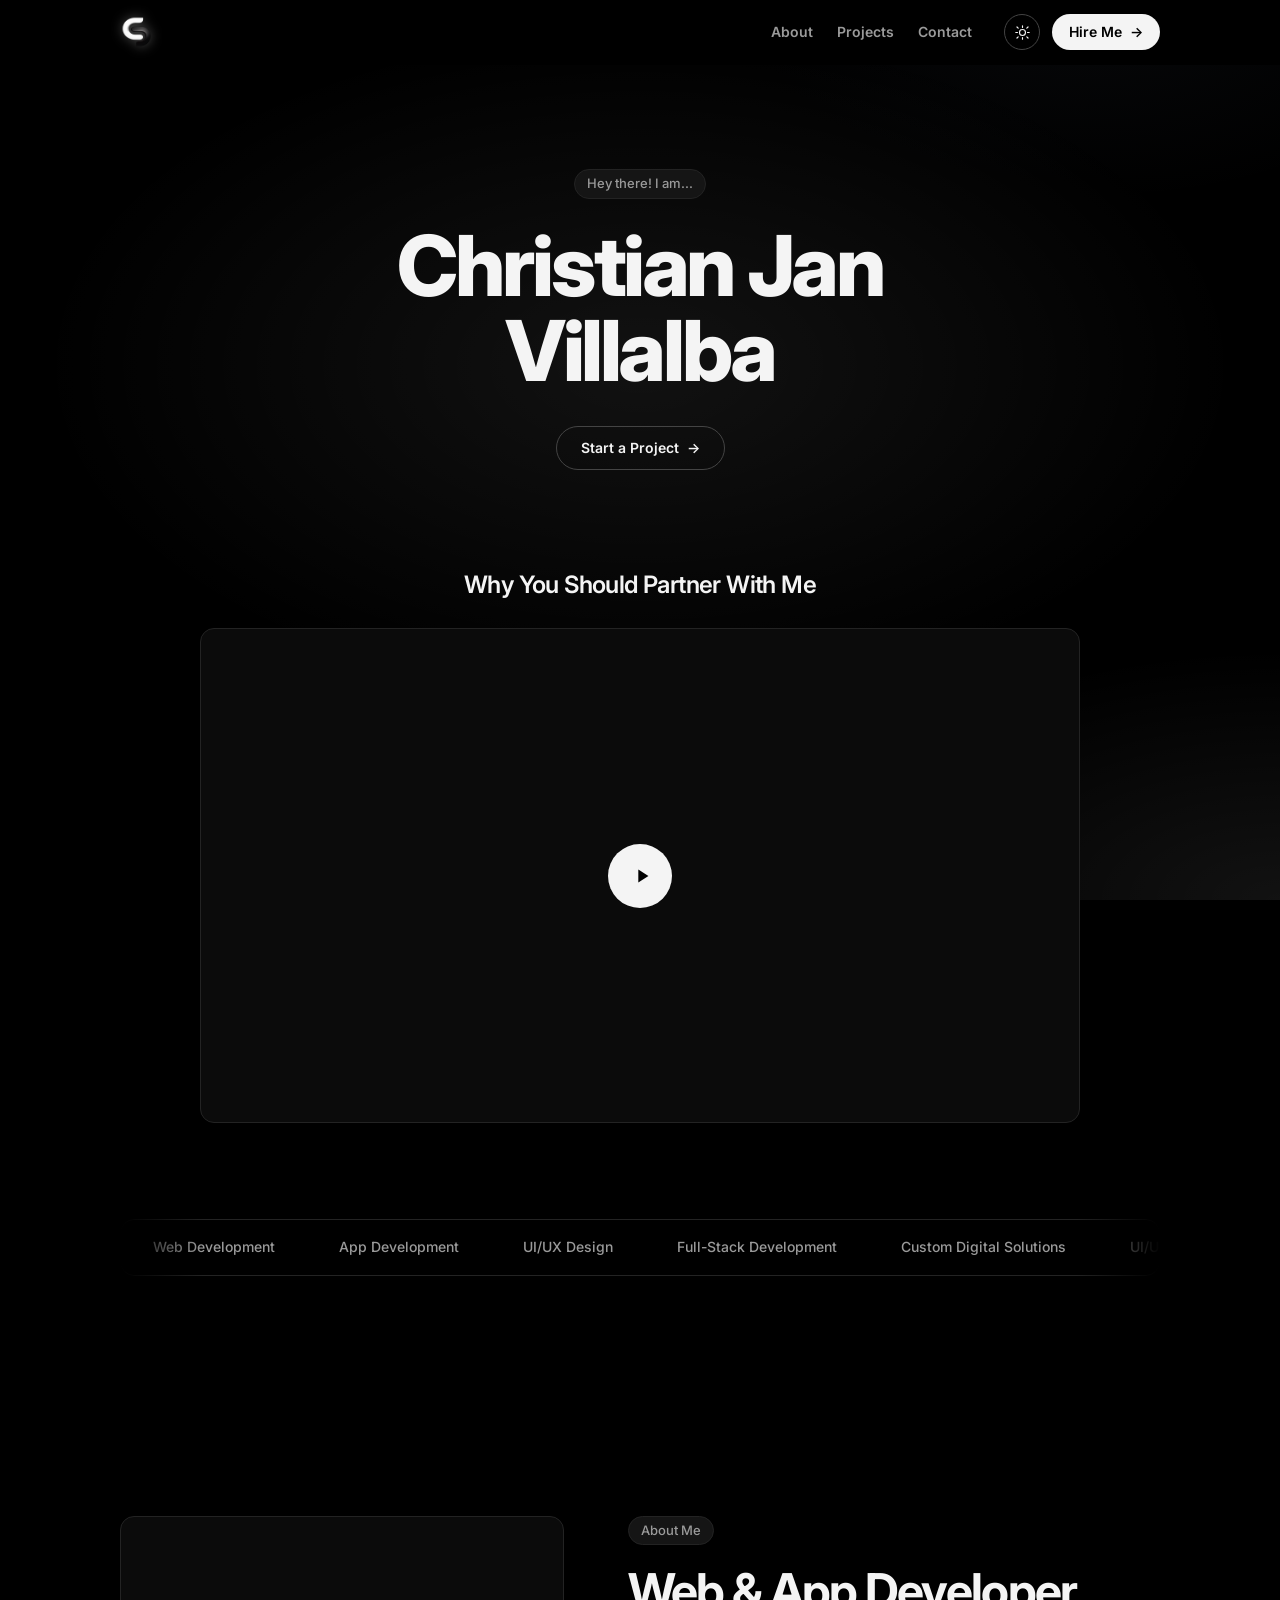
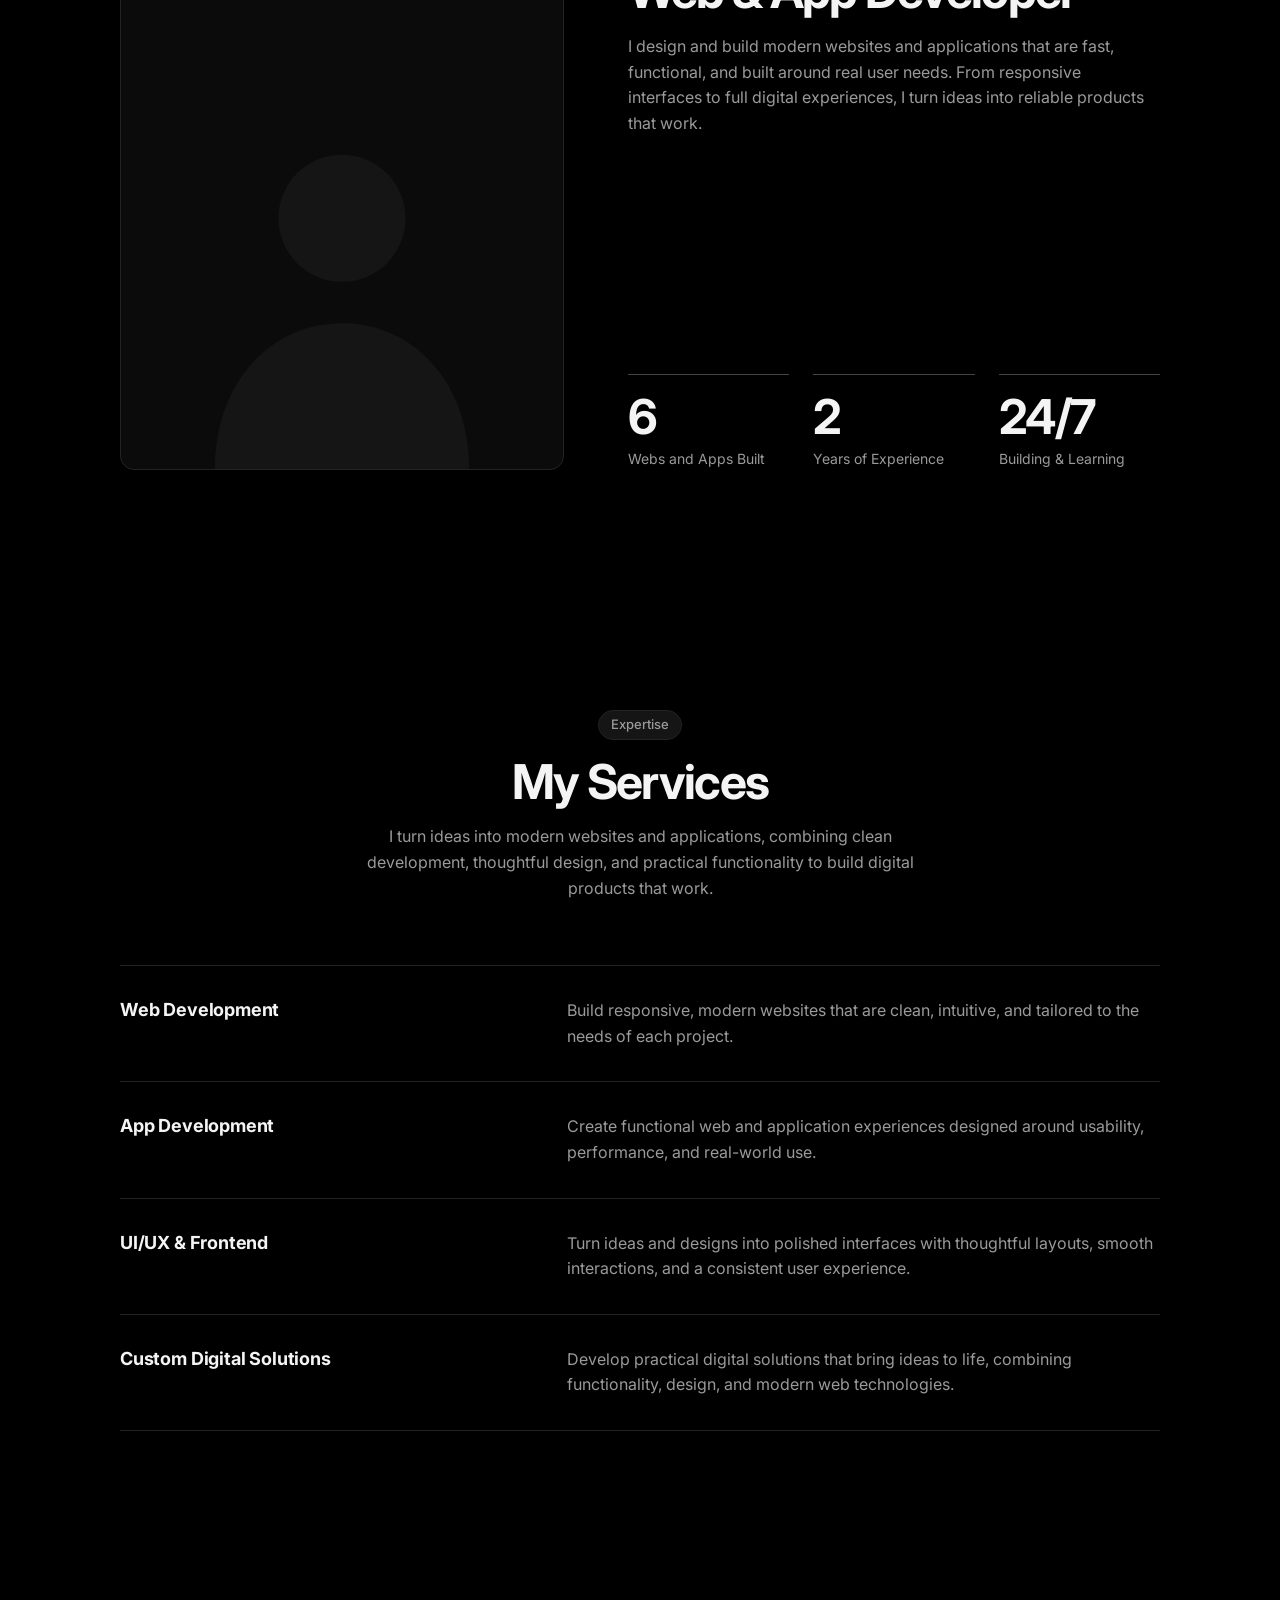
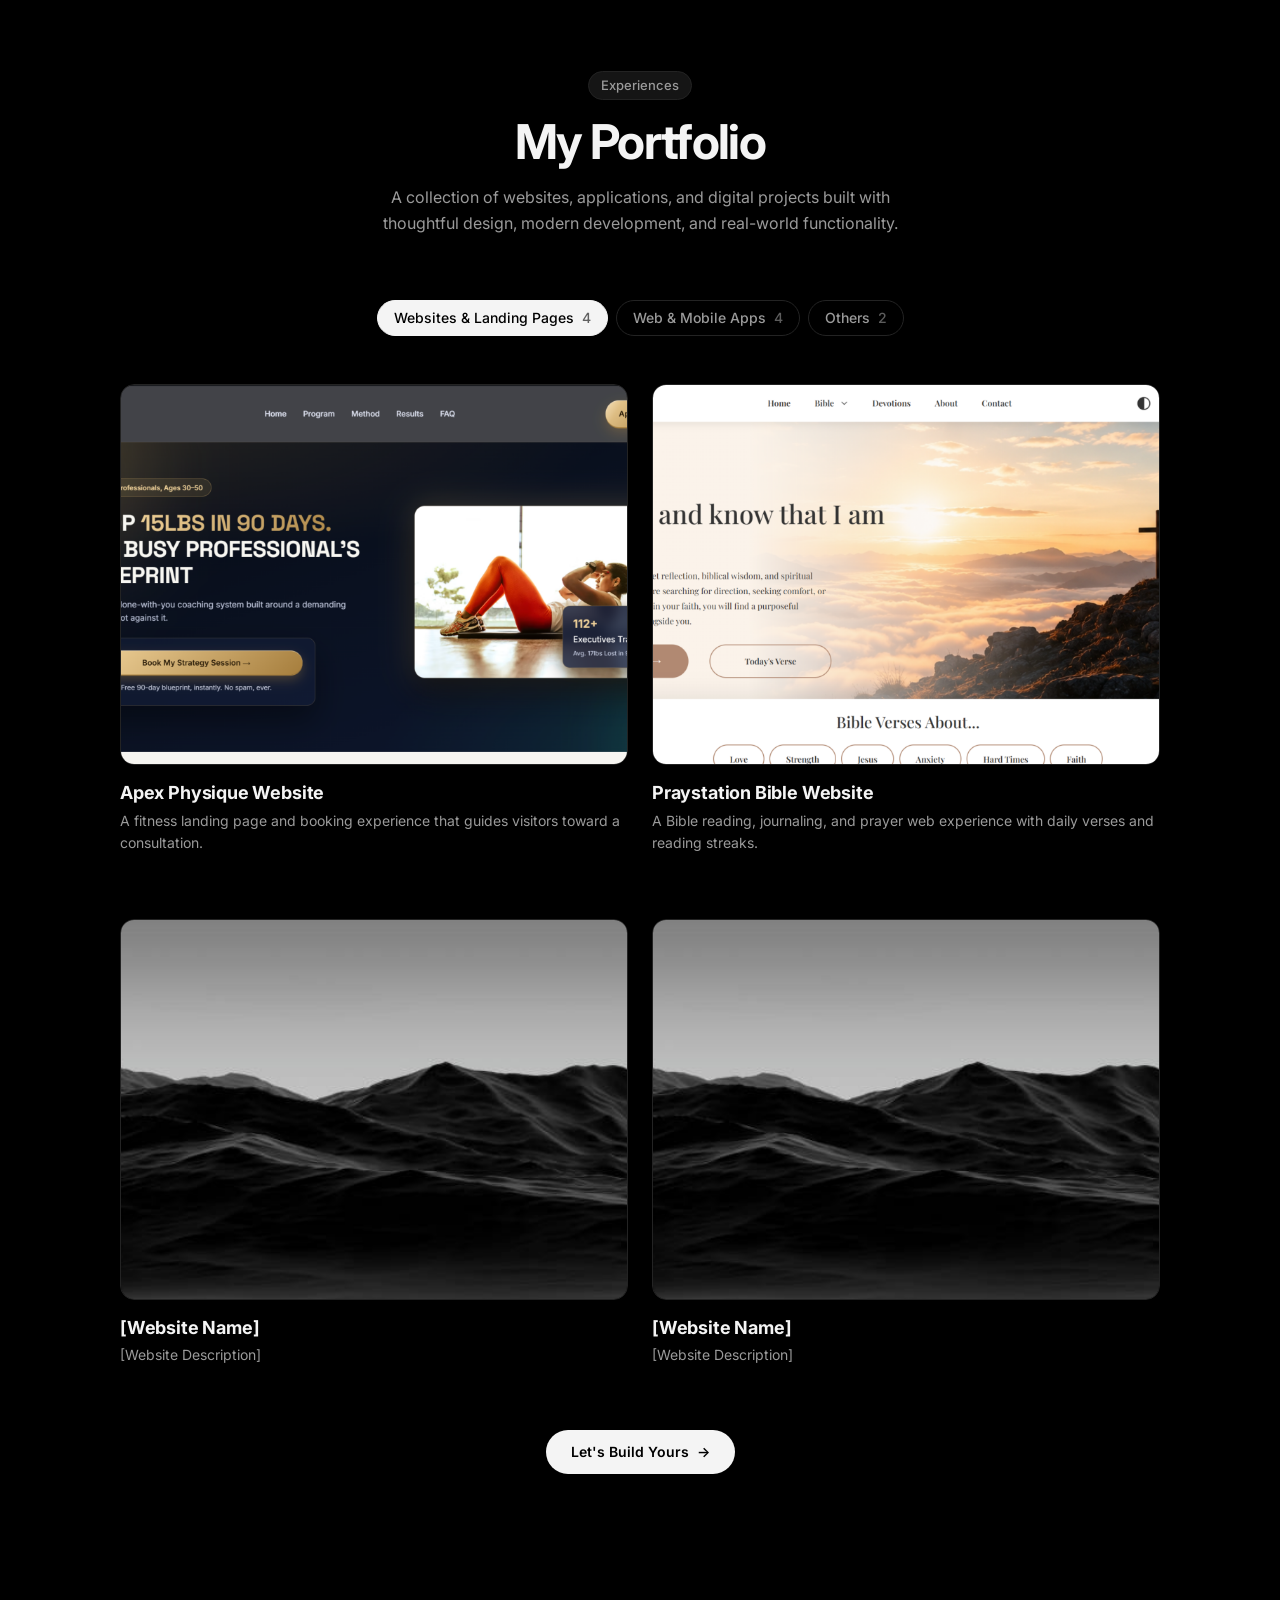
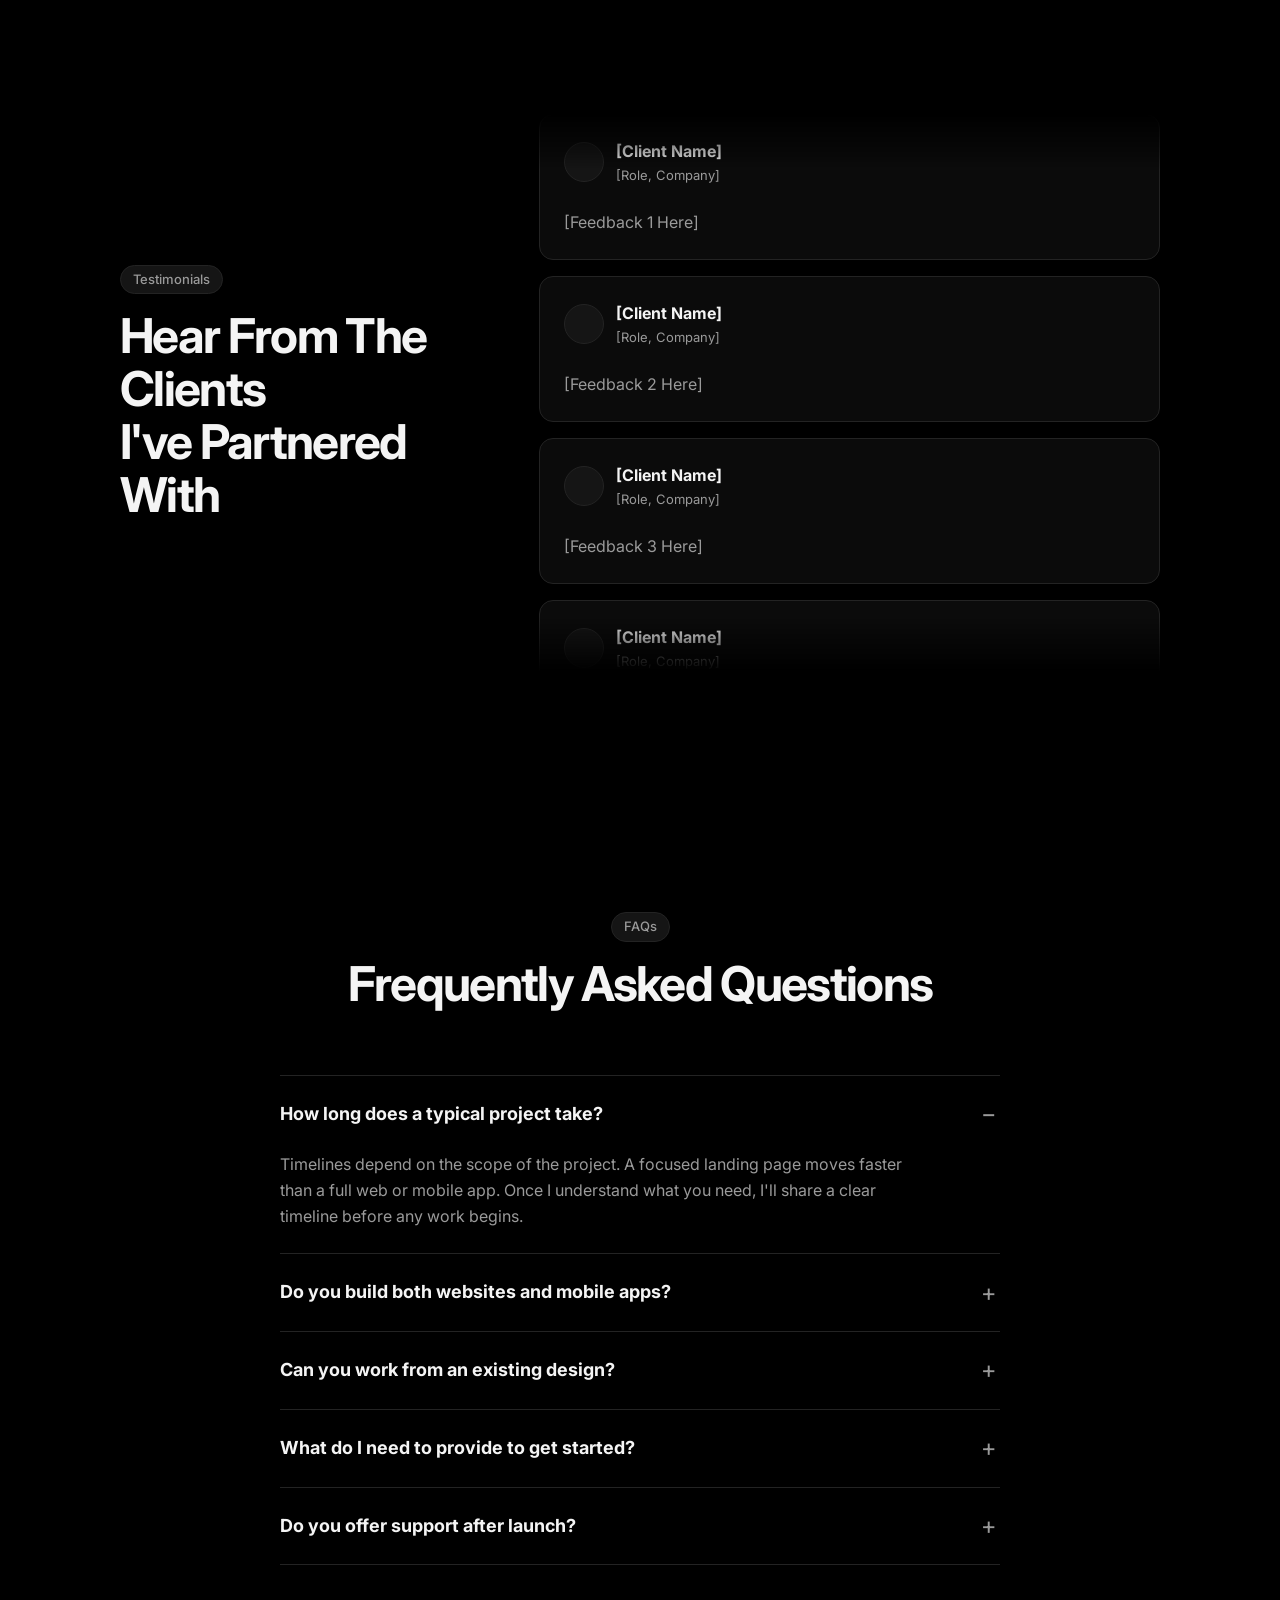
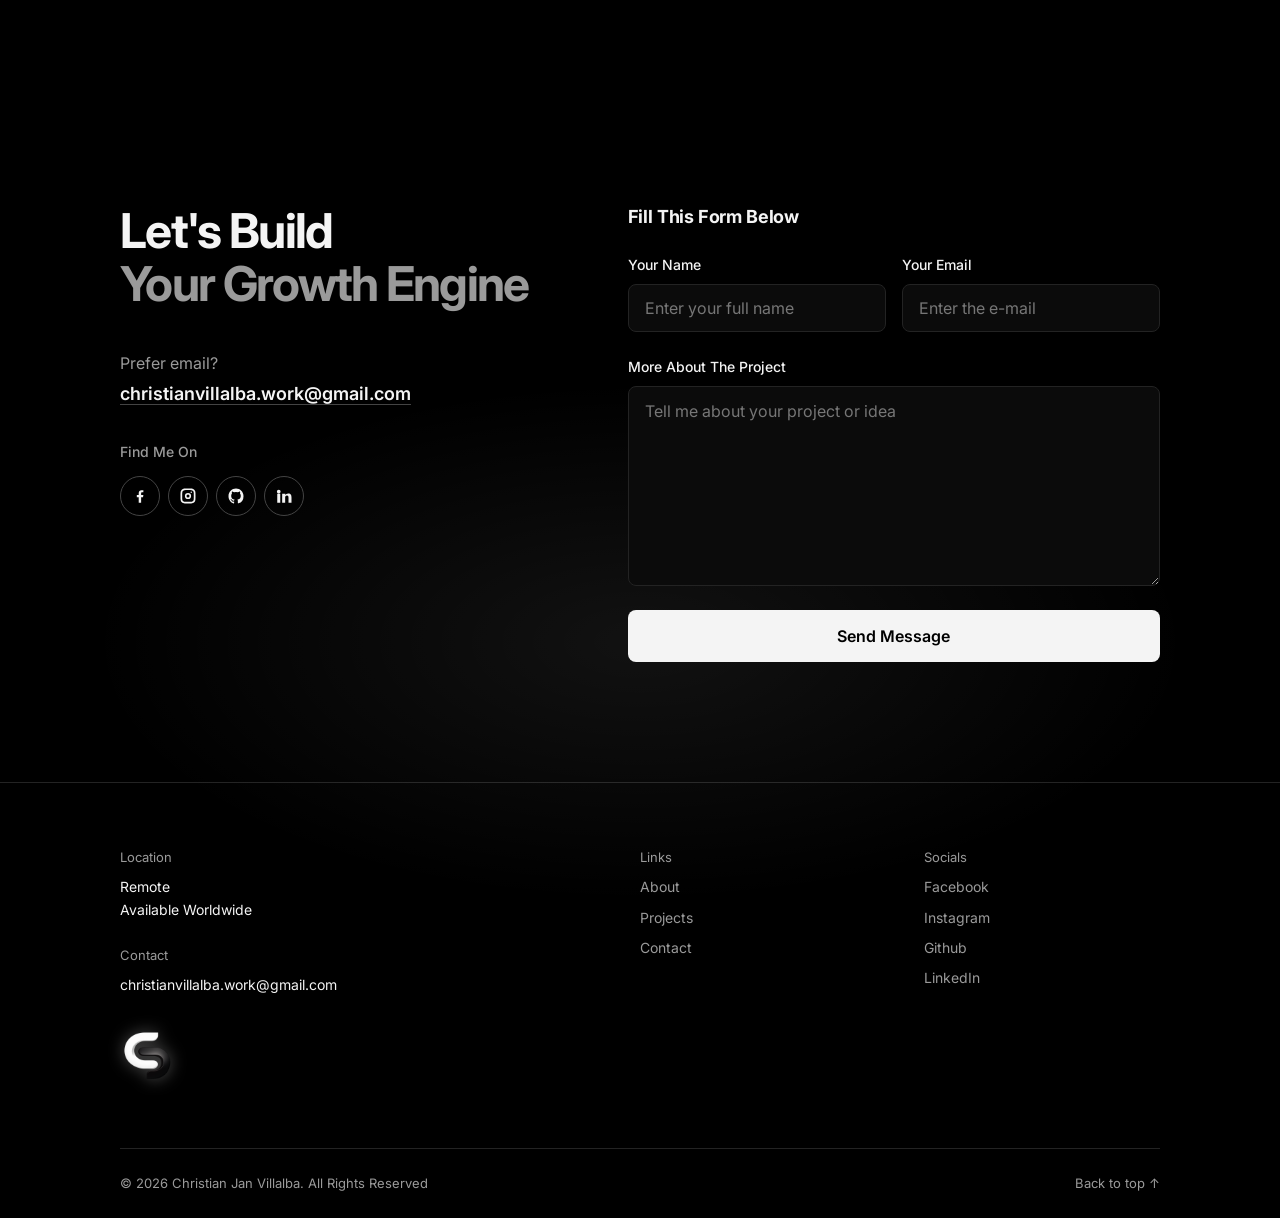
==== commit a9d68160: "Refine responsive layout and form handling" ====
--- a/index.html
+++ b/index.html
@@ -88,14 +88,19 @@
       <div class="modal-form-col">
         <h3 id="projectModalTitle">Let's Start Your Project</h3>
         <p class="modal-sub">Tell me a bit about what you need and I'll get back to you within one business day.</p>
-        <form class="contact-form modal-form" id="modalContactForm" onsubmit="return false;">
+        <form class="contact-form modal-form" id="modalContactForm" data-web3form action="https://api.web3forms.com/submit" method="POST">
+          <input type="hidden" name="access_key" value="ccc8810d-435e-4c83-b799-de3688014aec">
+          <input type="hidden" name="subject" value="[Portfolio Modal] New Contact Message">
+          <input type="hidden" name="from_name" value="Portfolio Modal">
+          <input type="checkbox" name="botcheck" tabindex="-1" autocomplete="off" style="display:none" aria-hidden="true">
           <label for="modal-name">Your Name</label>
-          <input type="text" id="modal-name" name="modal-name" placeholder="Enter your full name">
+          <input type="text" id="modal-name" name="name" required placeholder="Enter your full name">
           <label for="modal-email">Your Email</label>
-          <input type="email" id="modal-email" name="modal-email" placeholder="Enter the e-mail">
+          <input type="email" id="modal-email" name="email" required placeholder="Enter the e-mail">
           <label for="modal-message">More About The Project</label>
-          <textarea rows="3" id="modal-message" name="modal-message" placeholder="Funnel, automation, email, or AI agent — tell us what you need"></textarea>
+          <textarea rows="3" id="modal-message" name="message" required placeholder="Tell me about your project or idea"></textarea>
           <button type="submit" class="btn btn-primary full">Send Message</button>
+          <p class="form-status" role="status" aria-live="polite" hidden></p>
         </form>
       </div>
       <div class="modal-info-col">
@@ -131,8 +136,6 @@
   <div class="container">
     <div class="about-grid">
       <figure class="about-portrait reveal">
-        <!-- To use your photo: replace the .about-portrait-ph div with
-             <img class="about-portrait-img" src="portrait.jpg" alt="Portrait of Christian Jan Villalba"> -->
         <div class="about-portrait-ph" role="img" aria-label="Portrait placeholder">
           <svg viewBox="0 0 200 250" aria-hidden="true"><circle cx="100" cy="92" r="40"/><path d="M20 250c0-56 36-92 80-92s80 36 80 92Z"/></svg>
         </div>
@@ -452,20 +455,25 @@
       </div>
       <div class="contact-right reveal">
         <h3>Fill This Form Below</h3>
-        <form class="contact-form" onsubmit="return false;">
+        <form class="contact-form" id="contactSectionForm" data-web3form action="https://api.web3forms.com/submit" method="POST">
+          <input type="hidden" name="access_key" value="ccc8810d-435e-4c83-b799-de3688014aec">
+          <input type="hidden" name="subject" value="[Portfolio Contact Section] New Contact Message">
+          <input type="hidden" name="from_name" value="Portfolio Contact Section">
+          <input type="checkbox" name="botcheck" tabindex="-1" autocomplete="off" style="display:none" aria-hidden="true">
           <div class="form-row">
             <div class="field">
               <label for="contact-name">Your Name</label>
-              <input type="text" id="contact-name" name="contact-name" placeholder="Enter your full name">
+              <input type="text" id="contact-name" name="name" required placeholder="Enter your full name">
             </div>
             <div class="field">
               <label for="contact-email">Your Email</label>
-              <input type="email" id="contact-email" name="contact-email" placeholder="Enter the e-mail">
+              <input type="email" id="contact-email" name="email" required placeholder="Enter the e-mail">
             </div>
           </div>
           <label for="contact-message">More About The Project</label>
-          <textarea rows="4" id="contact-message" name="contact-message" placeholder="Funnel, automation, email, or AI agent — tell us what you need"></textarea>
+          <textarea rows="4" id="contact-message" name="message" required placeholder="Tell me about your project or idea"></textarea>
           <button type="submit" class="btn btn-primary full">Send Message</button>
+          <p class="form-status" role="status" aria-live="polite" hidden></p>
         </form>
       </div>
     </div>
@@ -504,7 +512,6 @@
   </div>
 </footer>
 
-<!-- Scroll-reveal, theme toggle + small UI interactions: see script.js -->
 <script src="script.js" defer></script>
 </body>
 </html>
--- a/styles.css
+++ b/styles.css
@@ -1,8 +1,4 @@
-/* ============================================================
-   DESIGN SYSTEM
-   One neutral palette, one typeface (Inter), three radii,
-   one spacing scale. Everything below reads from these tokens.
-   ============================================================ */
+/* Design system */
 :root,
 [data-theme="dark"] {
   color-scheme: dark;
@@ -75,9 +71,7 @@
   --transition-normal: 300ms var(--ease);
 }
 
-/* ============================================================
-   BASE
-   ============================================================ */
+/* Base */
 *, *::before, *::after { box-sizing: border-box; }
 html { scroll-behavior: smooth; scroll-padding-top: calc(var(--header-h) + 16px); -webkit-text-size-adjust: 100%; }
 body {
@@ -90,7 +84,6 @@
   -webkit-font-smoothing: antialiased;
   overflow-x: hidden;
 }
-/* Ambient light: two very soft, fixed radial lights behind everything */
 body::before {
   content: ""; position: fixed; inset: 0; z-index: -1; pointer-events: none;
   background:
@@ -110,14 +103,11 @@
 .scroll-sentinel { position: absolute; top: 0; left: 0; width: 1px; height: 1px; pointer-events: none; }
 .section { padding-block: var(--section-y); }
 
-/* Scroll reveal — one quiet fade, nothing staggered */
 .reveal { opacity: 0; transform: translateY(8px); transition: opacity 500ms var(--ease), transform 500ms var(--ease); }
 .reveal.is-visible { opacity: 1; transform: none; }
 @media (scripting: none) { .reveal { opacity: 1; transform: none; } }
 
-/* ============================================================
-   TYPE ROLES
-   ============================================================ */
+/* Type roles */
 .hero-title {
   font-size: var(--fs-display);
   font-weight: 800;
@@ -147,7 +137,6 @@
   border-radius: var(--radius-pill);
 }
 
-/* Shared section header: label, title, description — always centered */
 .section-head {
   display: flex;
   flex-direction: column;
@@ -159,9 +148,7 @@
 .section-head > div { display: flex; flex-direction: column; align-items: center; gap: var(--space-4); }
 .section-desc { max-width: 56ch; }
 
-/* ============================================================
-   BUTTONS
-   ============================================================ */
+/* Buttons */
 .btn {
   display: inline-flex;
   align-items: center;
@@ -187,9 +174,7 @@
 .btn-sm { height: 36px; padding: 0 var(--space-4); }
 .btn.full { width: 100%; }
 
-/* ============================================================
-   HEADER
-   ============================================================ */
+/* Header */
 .site-header {
   position: sticky;
   top: 0;
@@ -223,9 +208,7 @@
 [data-theme="light"] .icon-sun { display: none; }
 [data-theme="light"] .icon-moon { display: block; }
 
-/* ============================================================
-   HERO
-   ============================================================ */
+/* Hero */
 .hero { position: relative; isolation: isolate; padding-top: clamp(56px, 9vw, 104px); padding-bottom: var(--section-y); }
 .hero::before, .contact-panel::before { content: ""; position: absolute; z-index: -1; pointer-events: none; background: radial-gradient(closest-side, var(--glow), transparent); }
 .hero::before { top: -40px; left: 50%; translate: -50% 0; width: min(1200px, 100vw); height: 680px; }
@@ -253,8 +236,7 @@
 .hero-play-btn svg { width: 22px; height: 22px; fill: currentColor; margin-left: 3px; }
 .hero-play-btn.is-hidden { display: none; }
 
-/* Brand strip — continuous marquee. Base: a plain scrollable row.
-   script.js clones the set and adds .is-animated (skipped for reduced motion). */
+/* Brand strip: static row by default, script.js adds .is-animated for the marquee */
 .brand-strip { margin-top: var(--space-9); padding-block: var(--space-4); border: 1px solid var(--border); border-radius: var(--radius-md); overflow-x: auto; scrollbar-width: none; }
 .brand-track { display: flex; width: max-content; }
 .brand-set { display: flex; flex: none; }
@@ -265,9 +247,7 @@
 .brand-strip.is-animated .brand-track { animation: marquee-x var(--brand-duration, 45s) linear infinite; }
 @keyframes marquee-x { to { transform: translateX(-50%); } }
 
-/* ============================================================
-   ABOUT
-   ============================================================ */
+/* About */
 .about-grid { display: grid; grid-template-columns: minmax(0, 5fr) minmax(0, 6fr); gap: var(--space-8); align-items: stretch; }
 .about-portrait { margin: 0; }
 .about-portrait-ph, .about-portrait-img {
@@ -285,16 +265,12 @@
 .stat-number { font-size: var(--fs-h2); font-weight: 700; line-height: 1.1; letter-spacing: -0.035em; }
 .stat-label { font-size: var(--fs-sm); color: var(--text-secondary); }
 
-/* ============================================================
-   SERVICES — ruled rows: hairline, name left, description right
-   ============================================================ */
+/* Services */
 .services-grid { border-bottom: 1px solid var(--border); }
 .service-card { display: grid; grid-template-columns: minmax(0, 1fr) minmax(0, 1.4fr); gap: var(--space-5); padding-block: var(--space-6); border-top: 1px solid var(--border); }
 .service-card p { color: var(--text-secondary); }
 
-/* ============================================================
-   PORTFOLIO — the thumbnail leads, then title and a short line
-   ============================================================ */
+/* Portfolio */
 .portfolio-filters { display: flex; flex-wrap: wrap; justify-content: center; gap: var(--space-2); margin-bottom: var(--space-7); }
 .filter-btn {
   height: 36px; padding: 0 var(--space-4);
@@ -334,16 +310,13 @@
 }
 .center-cta { display: flex; justify-content: center; margin-top: var(--space-8); }
 
-/* ============================================================
-   TESTIMONIALS — intro left, vertical marquee right
-   ============================================================ */
+/* Testimonials */
 .testimonials { position: relative; isolation: isolate; }
 .testimonials::before { top: 50%; left: 0; translate: -30% -50%; width: 760px; height: 560px; }
 .testi-layout { display: grid; grid-template-columns: minmax(0, 4fr) minmax(0, 7fr); gap: var(--space-8); align-items: center; }
 .testi-intro { display: flex; flex-direction: column; align-items: flex-start; gap: var(--space-4); }
 
-/* Base state (no JS / reduced motion): a plain scrollable column.
-   script.js adds .is-animated, clones the set and drives the speed. */
+/* Scrollable column by default, script.js adds .is-animated for the marquee */
 .testi-marquee { min-width: 0; height: clamp(440px, 62vh, 560px); overflow-y: auto; scrollbar-width: thin; }
 .testi-track { display: flex; flex-direction: column; }
 .testi-set { display: flex; flex-direction: column; gap: var(--space-4); padding-bottom: var(--space-4); }
@@ -363,9 +336,7 @@
 .testi-person small { display: block; font-size: var(--fs-xs); color: var(--text-secondary); }
 .avatar { flex: none; width: 40px; height: 40px; border-radius: 50%; background: var(--surface-2); border: 1px solid var(--border); }
 
-/* ============================================================
-   FAQ
-   ============================================================ */
+/* FAQ */
 .faq-list { max-width: 720px; margin-inline: auto; border-bottom: 1px solid var(--border); }
 .faq-item { border-top: 1px solid var(--border); }
 .faq-question {
@@ -382,9 +353,7 @@
 .faq-answer-inner { min-height: 0; overflow: hidden; }
 .faq-answer-inner p { padding: 0 var(--space-8) var(--space-5) 0; color: var(--text-secondary); }
 
-/* ============================================================
-   CONTACT + FORMS — heading, then details | form split by a hairline
-   ============================================================ */
+/* Contact + forms */
 .contact-panel { position: relative; isolation: isolate; }
 .contact-panel::before { bottom: -120px; left: 50%; translate: -50% 0; width: min(1100px, 100vw); height: 520px; }
 .contact-title { margin-bottom: var(--space-2); }
@@ -430,9 +399,7 @@
 .modal-social-link:hover { border-color: var(--text-primary); }
 .modal-social-link svg { width: 18px; height: 18px; fill: currentColor; }
 
-/* ============================================================
-   MODAL
-   ============================================================ */
+/* Modal */
 .modal-overlay {
   position: fixed; inset: 0; z-index: 100;
   display: flex; align-items: center; justify-content: center;
@@ -463,9 +430,7 @@
 .modal-info-col { display: flex; flex-direction: column; gap: var(--space-6); padding-top: var(--space-8); }
 .modal-info-note { font-size: var(--fs-sm); }
 
-/* ============================================================
-   FOOTER
-   ============================================================ */
+/* Footer */
 .site-footer { padding-top: var(--space-8); border-top: 1px solid var(--border); }
 .footer-top { display: grid; grid-template-columns: 2fr 1fr 1fr; gap: var(--space-7); }
 .footer-col { display: flex; flex-direction: column; gap: var(--space-2); font-size: var(--fs-sm); }
@@ -479,9 +444,7 @@
 .back-to-top { padding: 0; font-size: var(--fs-xs); color: var(--text-secondary); background: none; border: 0; transition: color var(--transition-fast); }
 .back-to-top:hover { color: var(--text-primary); }
 
-/* ============================================================
-   RESPONSIVE
-   ============================================================ */
+/* Responsive */
 @media (max-width: 960px) {
   .testi-layout { grid-template-columns: 1fr; gap: var(--space-7); }
   .testimonials::before { translate: -30% -50%; width: 520px; }
@@ -495,8 +458,8 @@
   .footer-top .footer-col:first-child { grid-column: 1 / -1; }
 }
 @media (max-width: 720px) {
-  .header-inner { flex-wrap: wrap; gap: var(--space-3) var(--space-4); padding-block: var(--space-3); }
-  .nav-links { order: 3; width: 100%; gap: var(--space-5); }
+  .nav-links { display: none; }
+  .section-head { margin-bottom: var(--space-7); }
   .stats-row { gap: var(--space-4); }
   .stat-number { font-size: 1.75rem; }
   .service-card { grid-template-columns: 1fr; gap: var(--space-2); padding-block: var(--space-5); }
@@ -504,20 +467,32 @@
   .testi-marquee { height: 460px; }
   .faq-answer-inner p { padding-right: 0; }
   .modal-card { padding: var(--space-5); }
+  .modal-form-col h3 { padding-right: var(--space-7); }
   .hero-featured, .brand-strip { margin-top: var(--space-8); }
   .brand-mark { padding-inline: var(--space-5); }
 }
 @media (max-width: 560px) {
   .form-row { grid-template-columns: 1fr; gap: 0; }
-  .contact-direct a { font-size: var(--fs-base); }
+  .contact-direct a, .modal-email-link { font-size: var(--fs-sm); }
 }
 @media (max-width: 420px) {
   .footer-top { grid-template-columns: 1fr; }
   .hero-cta-row .btn { width: 100%; }
+}
+@media (pointer: coarse) {
+  .btn-sm, .theme-toggle, .modal-close, .modal-social-link { min-height: 44px; }
+  .theme-toggle, .modal-close, .modal-social-link { min-width: 44px; }
+  .filter-btn { min-height: 44px; }
 }
 @media (prefers-reduced-motion: reduce) {
   html { scroll-behavior: auto; }
   *, *::before, *::after { transition-duration: 0.01ms !important; }
   .brand-strip .brand-track { animation: none !important; }
   .portfolio-card:hover .portfolio-image img, .portfolio-card:hover .portfolio-body h3 { transform: none; }
-}+}
+
+/* Form status */
+.form-status { width: 100%; margin-top: var(--space-3); padding: var(--space-3) var(--space-4); border: 1px solid var(--border-strong); border-radius: var(--radius-sm); font-size: var(--fs-sm); color: var(--text-primary); background: var(--surface-2); }
+.form-status[hidden] { display: none; }
+.form-status.is-error { border-style: dashed; }
+.contact-form .btn.full:disabled { opacity: 0.6; cursor: progress; }
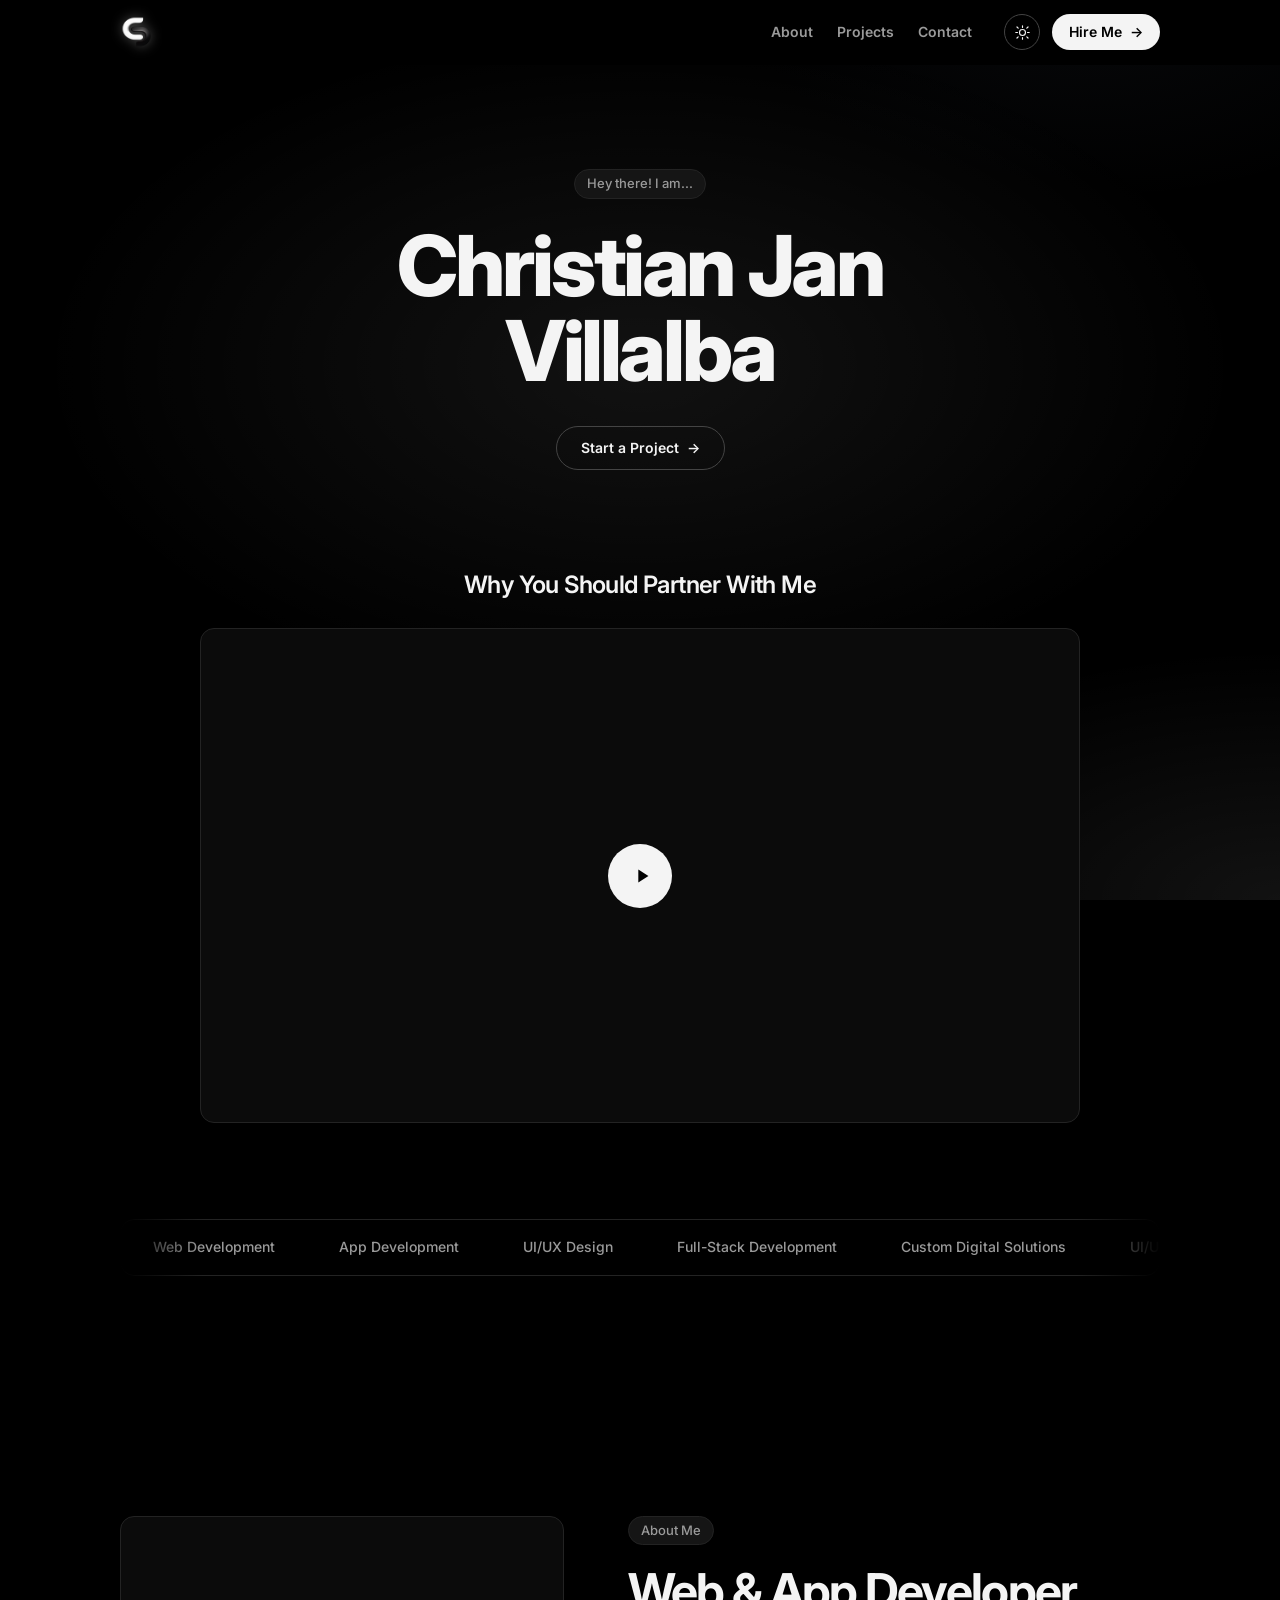
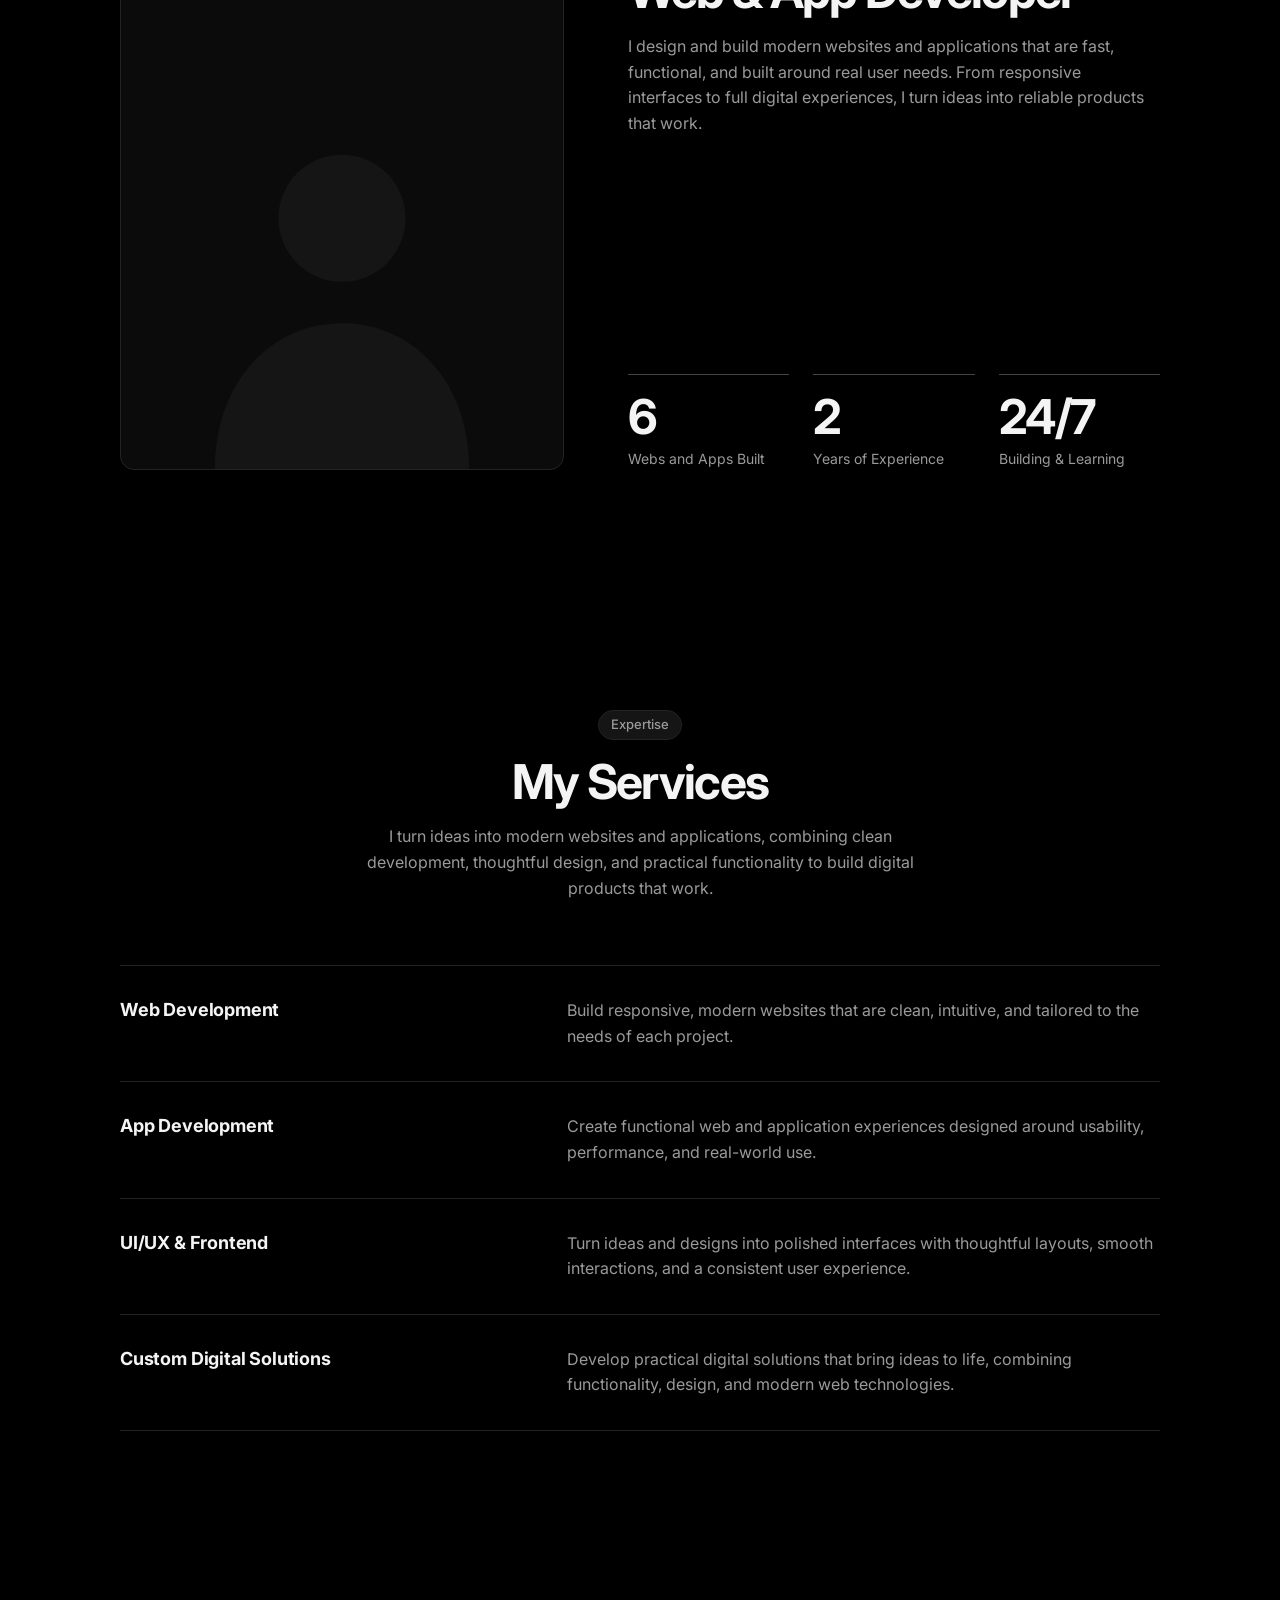
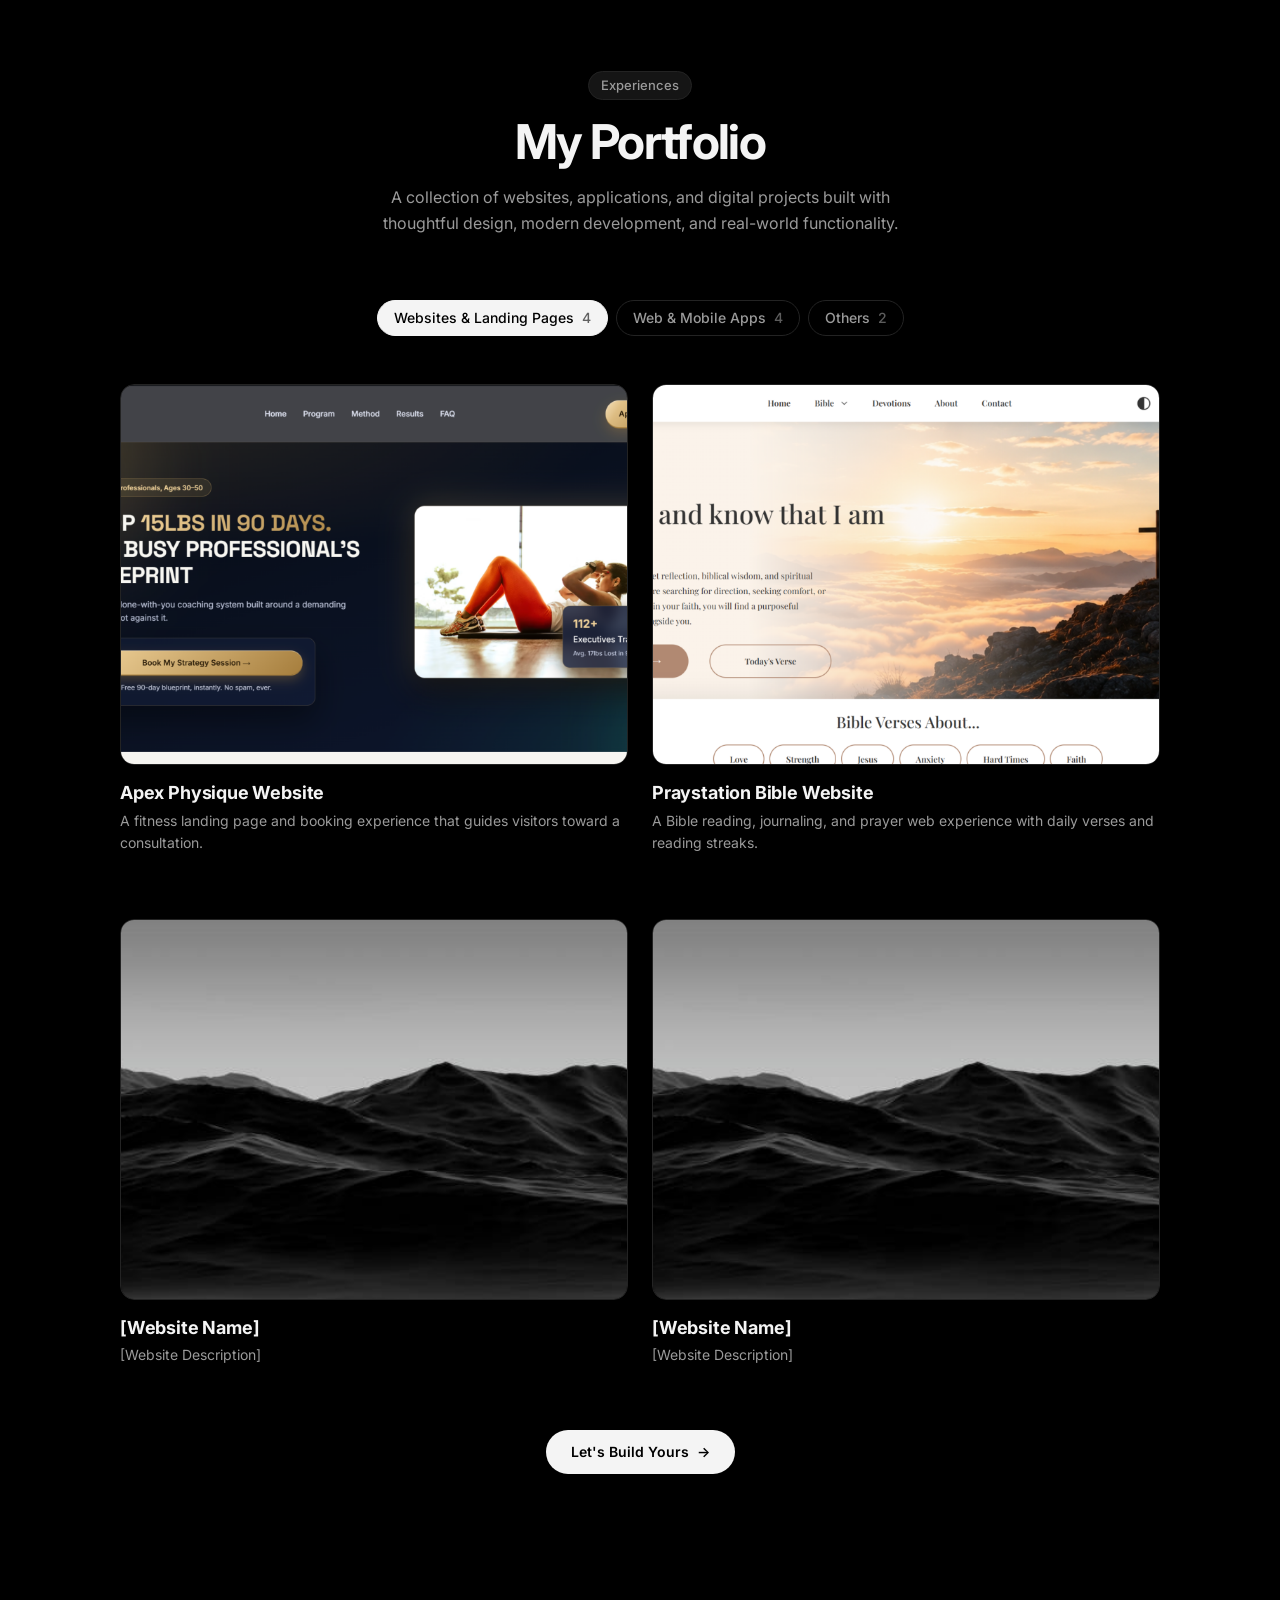
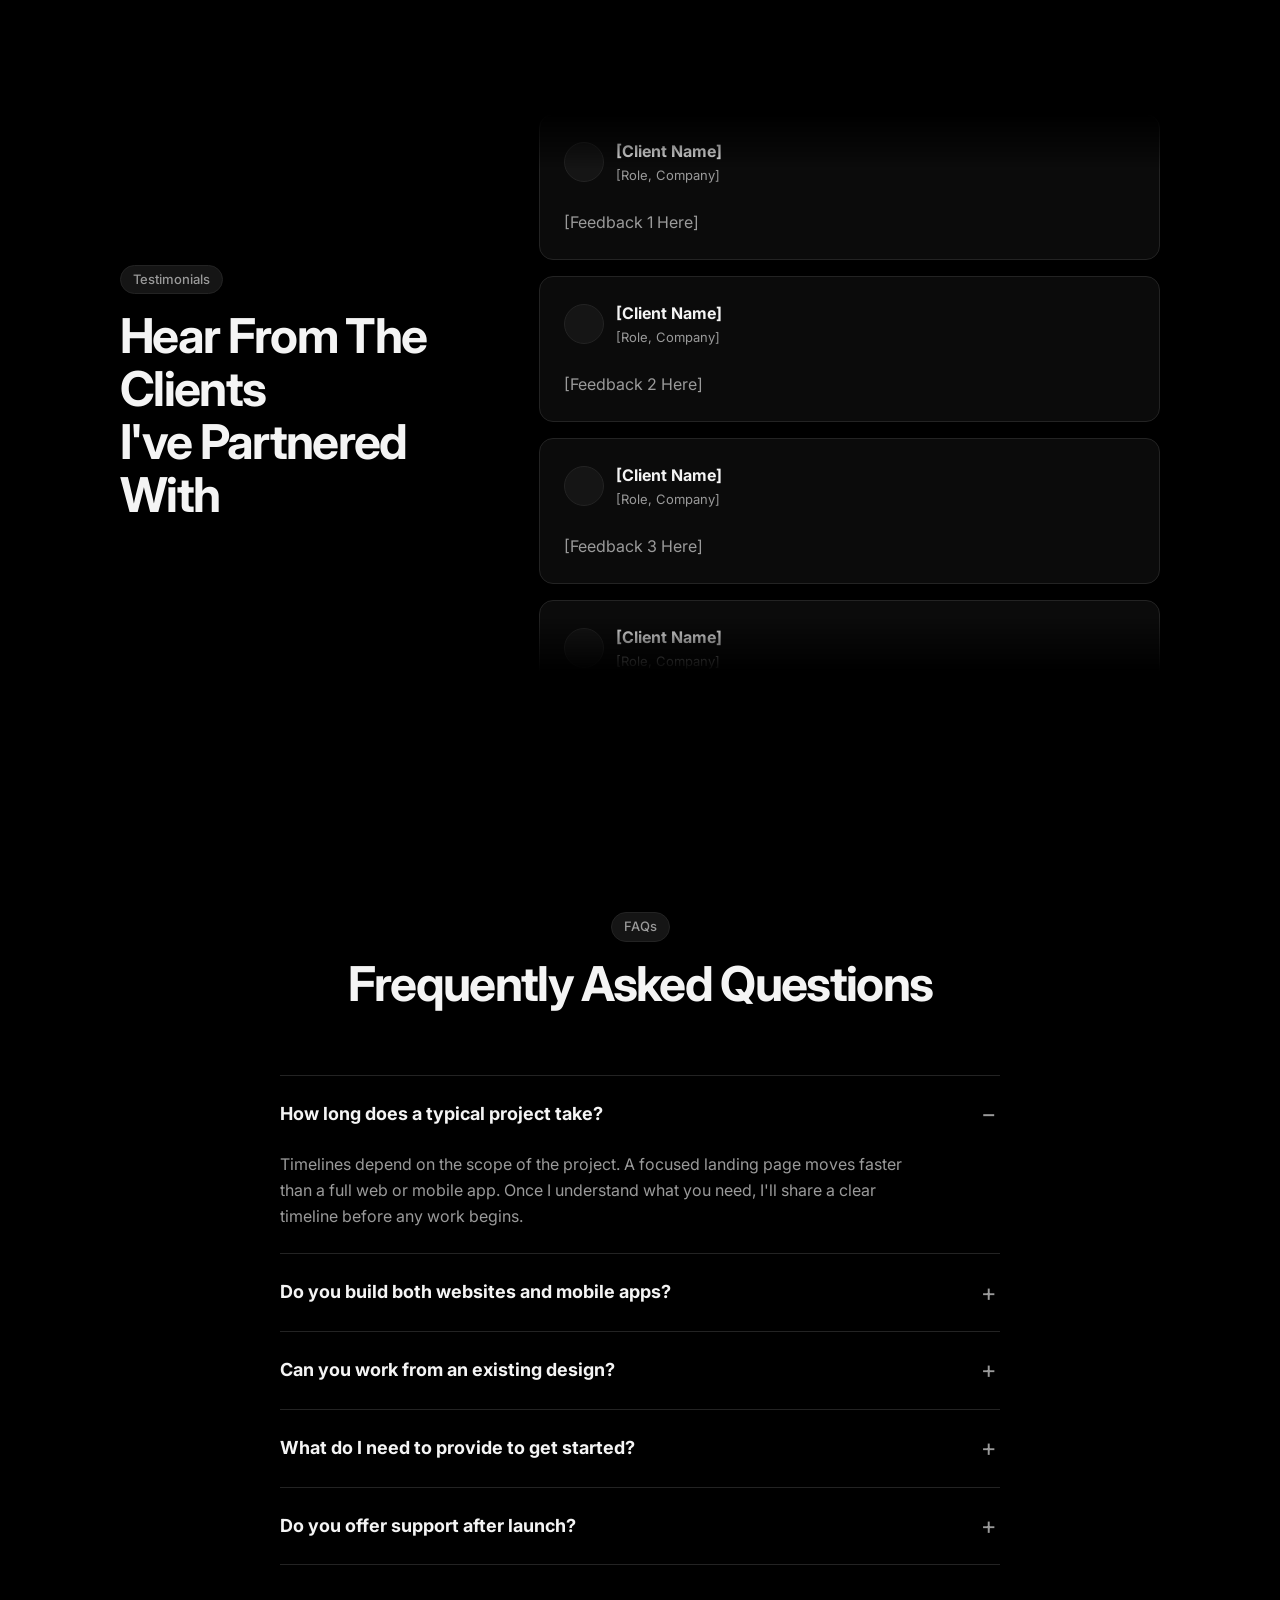
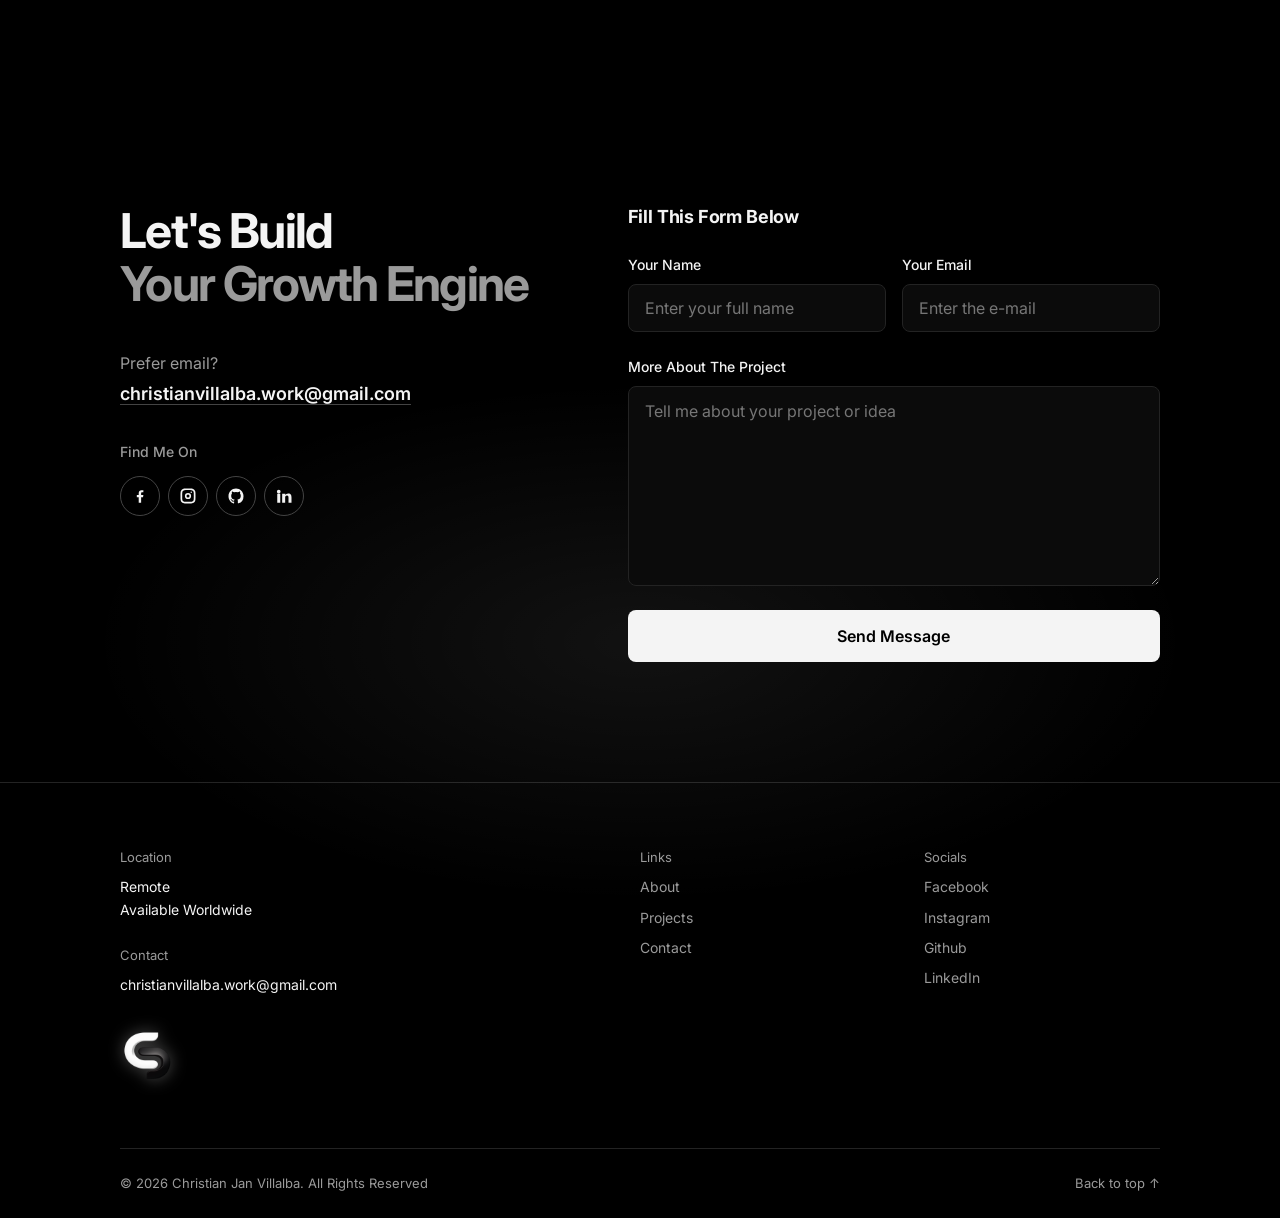
==== commit 3468ee54: "Fix deployed form submission" ====
--- a/index.html
+++ b/index.html
@@ -17,7 +17,7 @@
 <link rel="preconnect" href="https://fonts.googleapis.com">
 <link rel="preconnect" href="https://fonts.gstatic.com" crossorigin>
 <link href="https://fonts.googleapis.com/css2?family=Inter:wght@400;500;600;700&display=swap" rel="stylesheet">
-<link rel="stylesheet" href="styles.css">
+<link rel="stylesheet" href="styles.css?v=3">
 <link rel="icon" type="image/png" href="logo.png">
 </head>
 <body>
@@ -90,8 +90,7 @@
         <p class="modal-sub">Tell me a bit about what you need and I'll get back to you within one business day.</p>
         <form class="contact-form modal-form" id="modalContactForm" data-web3form action="https://api.web3forms.com/submit" method="POST">
           <input type="hidden" name="access_key" value="ccc8810d-435e-4c83-b799-de3688014aec">
-          <input type="hidden" name="subject" value="[Portfolio Modal] New Contact Message">
-          <input type="hidden" name="from_name" value="Portfolio Modal">
+          <input type="hidden" name="subject" value="New Portfolio Inquiry">
           <input type="checkbox" name="botcheck" tabindex="-1" autocomplete="off" style="display:none" aria-hidden="true">
           <label for="modal-name">Your Name</label>
           <input type="text" id="modal-name" name="name" required placeholder="Enter your full name">
@@ -457,8 +456,7 @@
         <h3>Fill This Form Below</h3>
         <form class="contact-form" id="contactSectionForm" data-web3form action="https://api.web3forms.com/submit" method="POST">
           <input type="hidden" name="access_key" value="ccc8810d-435e-4c83-b799-de3688014aec">
-          <input type="hidden" name="subject" value="[Portfolio Contact Section] New Contact Message">
-          <input type="hidden" name="from_name" value="Portfolio Contact Section">
+          <input type="hidden" name="subject" value="New Portfolio Inquiry">
           <input type="checkbox" name="botcheck" tabindex="-1" autocomplete="off" style="display:none" aria-hidden="true">
           <div class="form-row">
             <div class="field">
@@ -512,6 +510,6 @@
   </div>
 </footer>
 
-<script src="script.js" defer></script>
+<script src="script.js?v=3" defer></script>
 </body>
 </html>
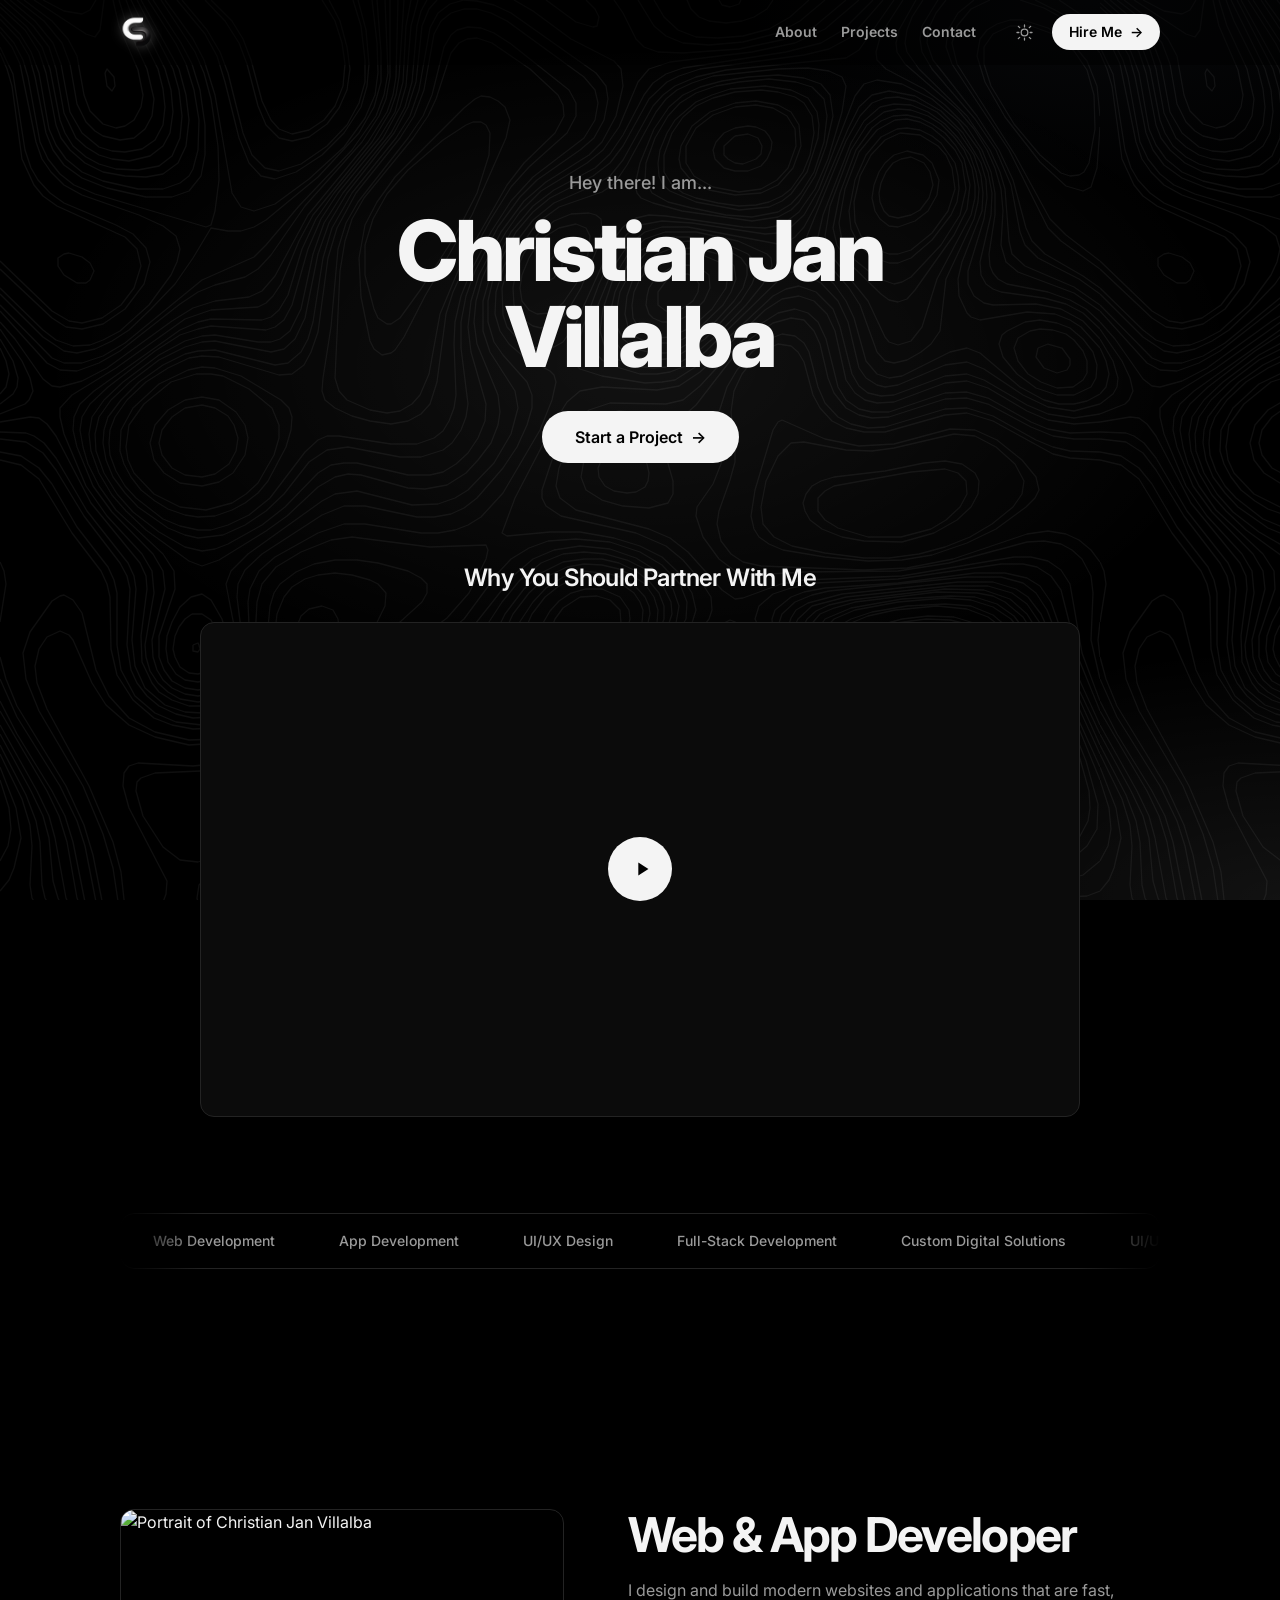
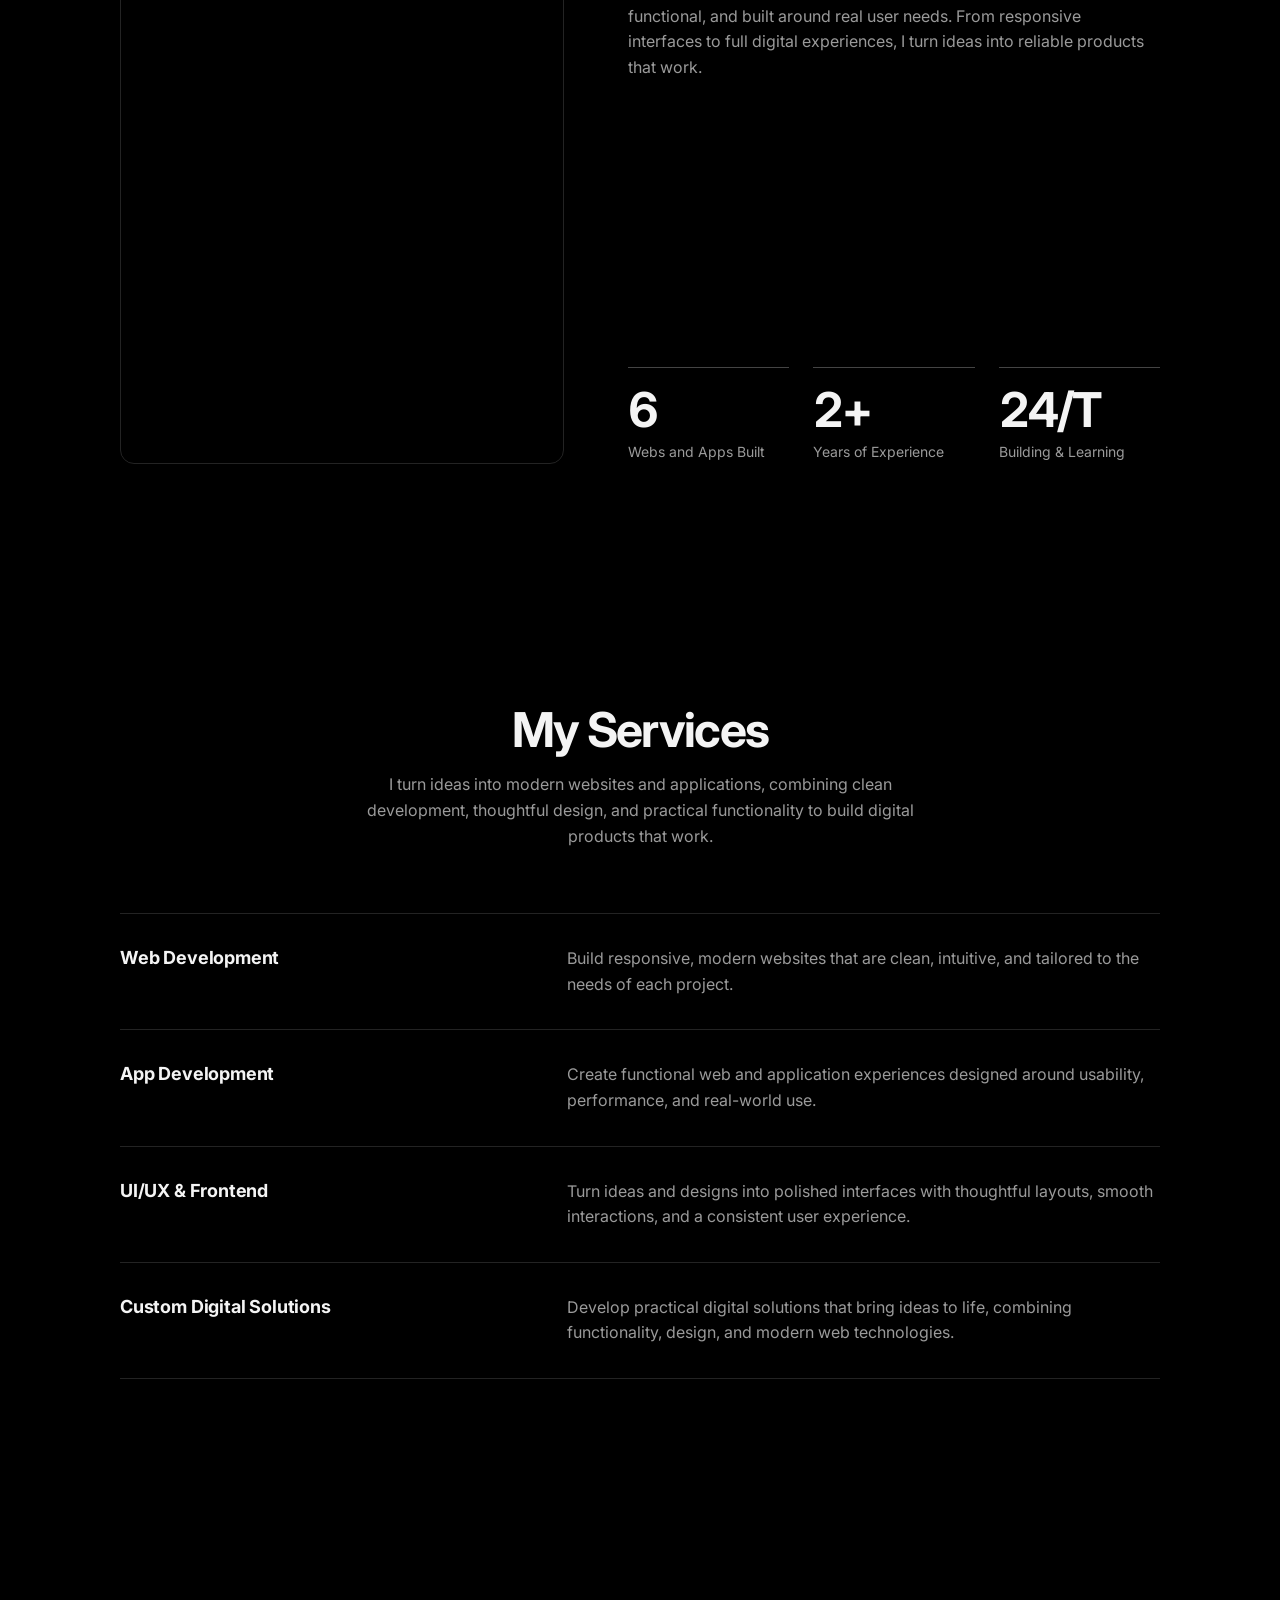
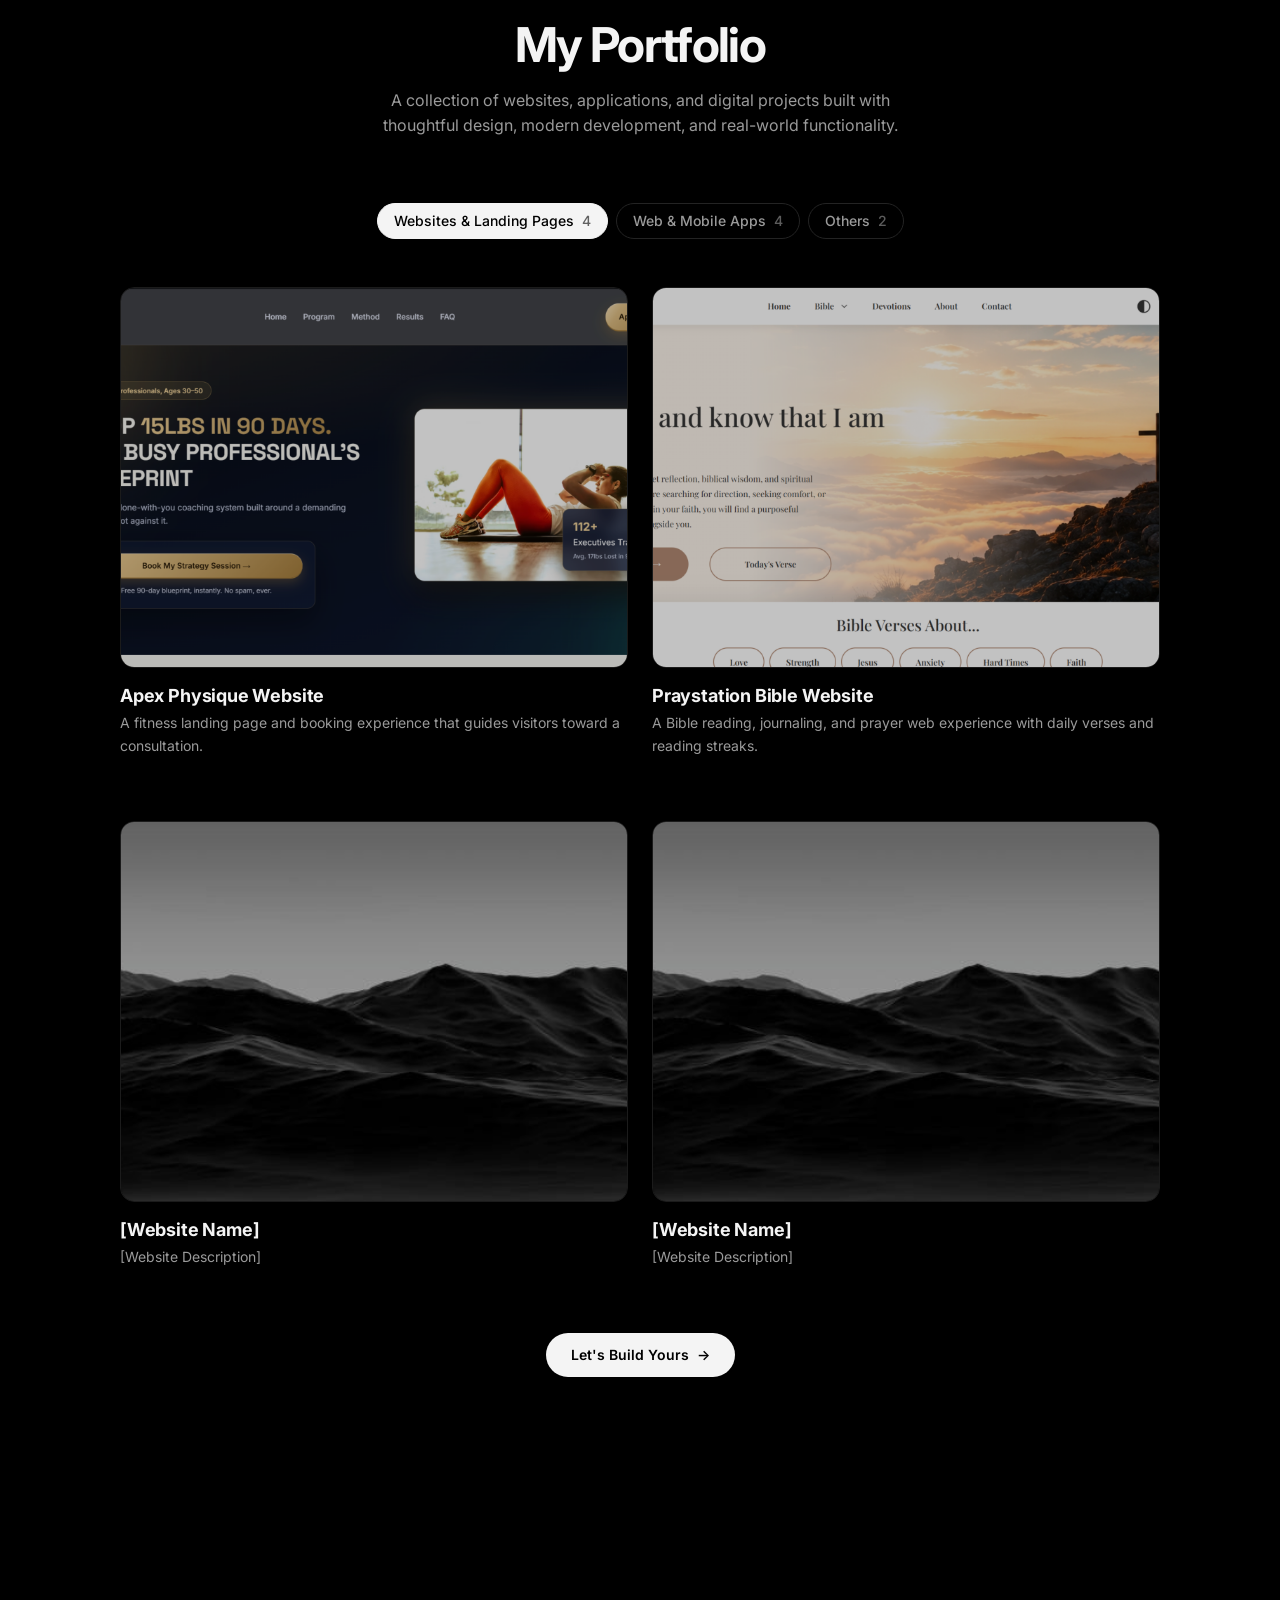
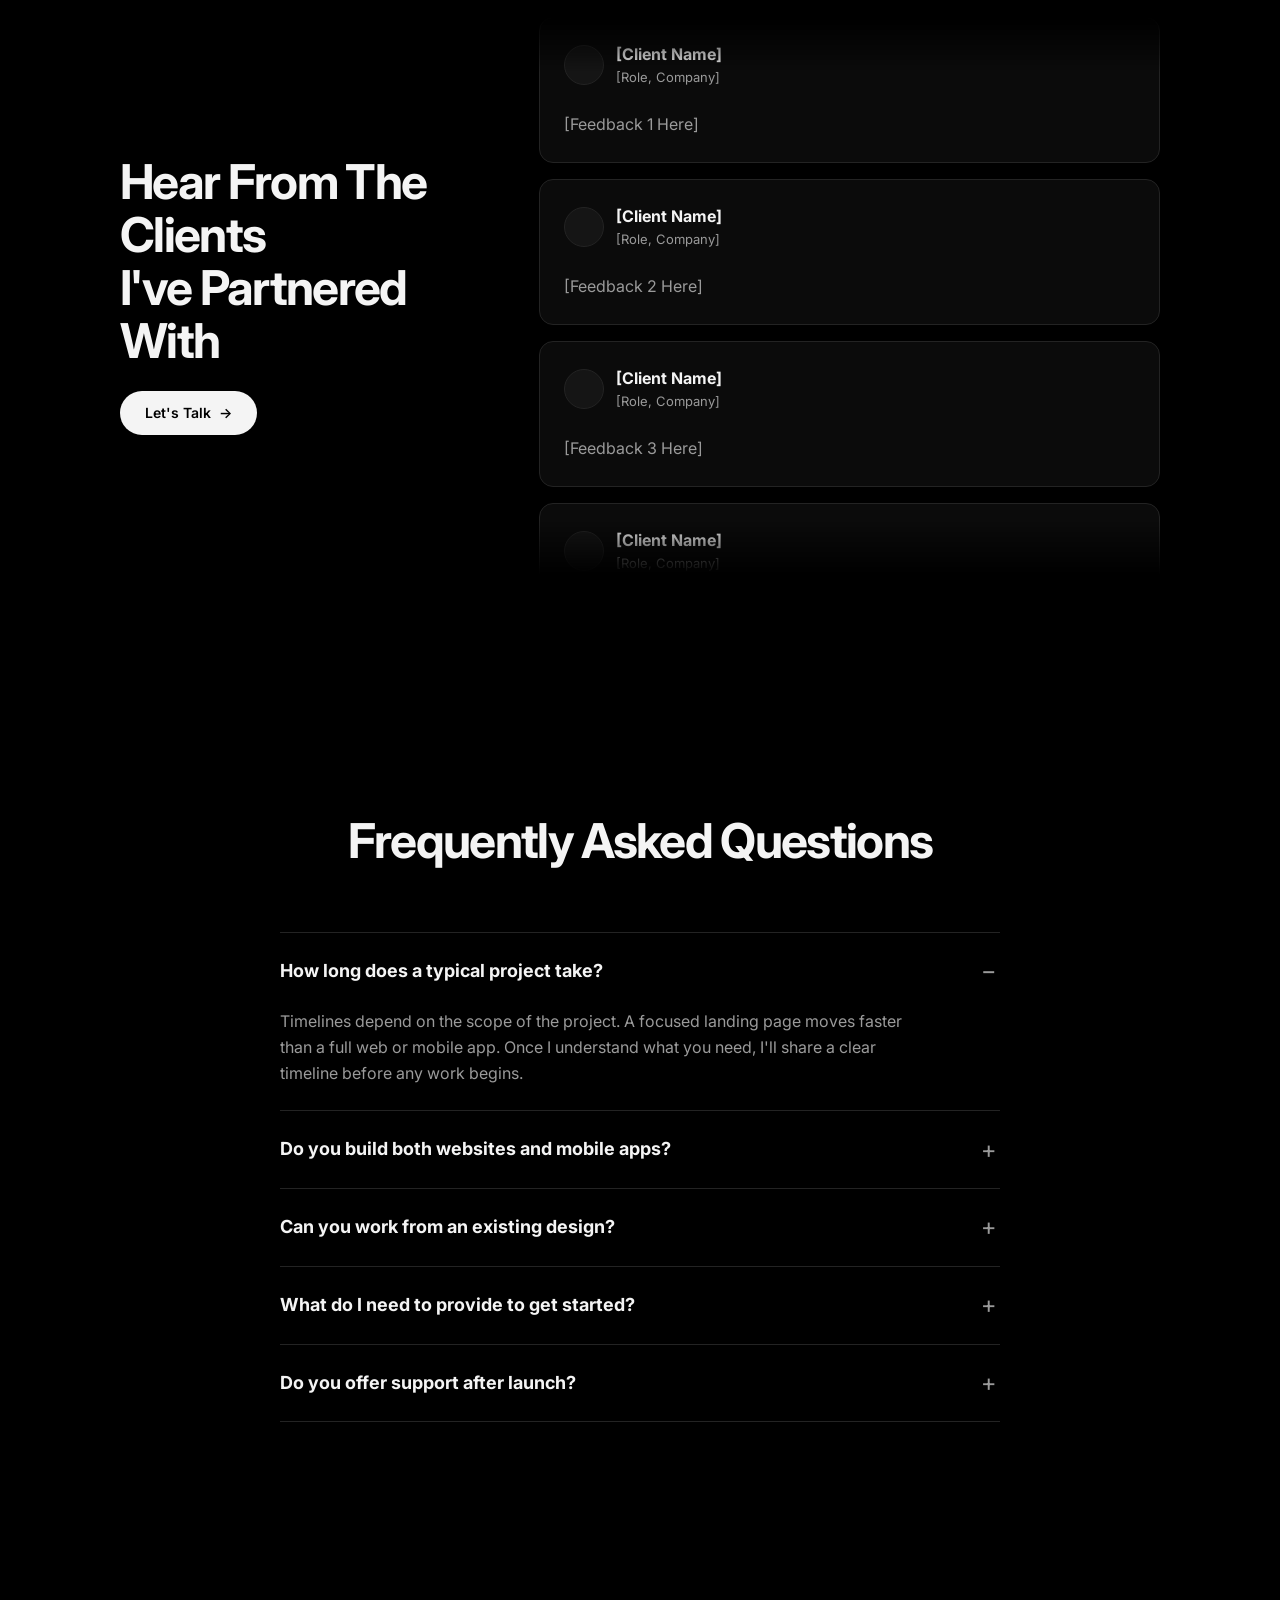
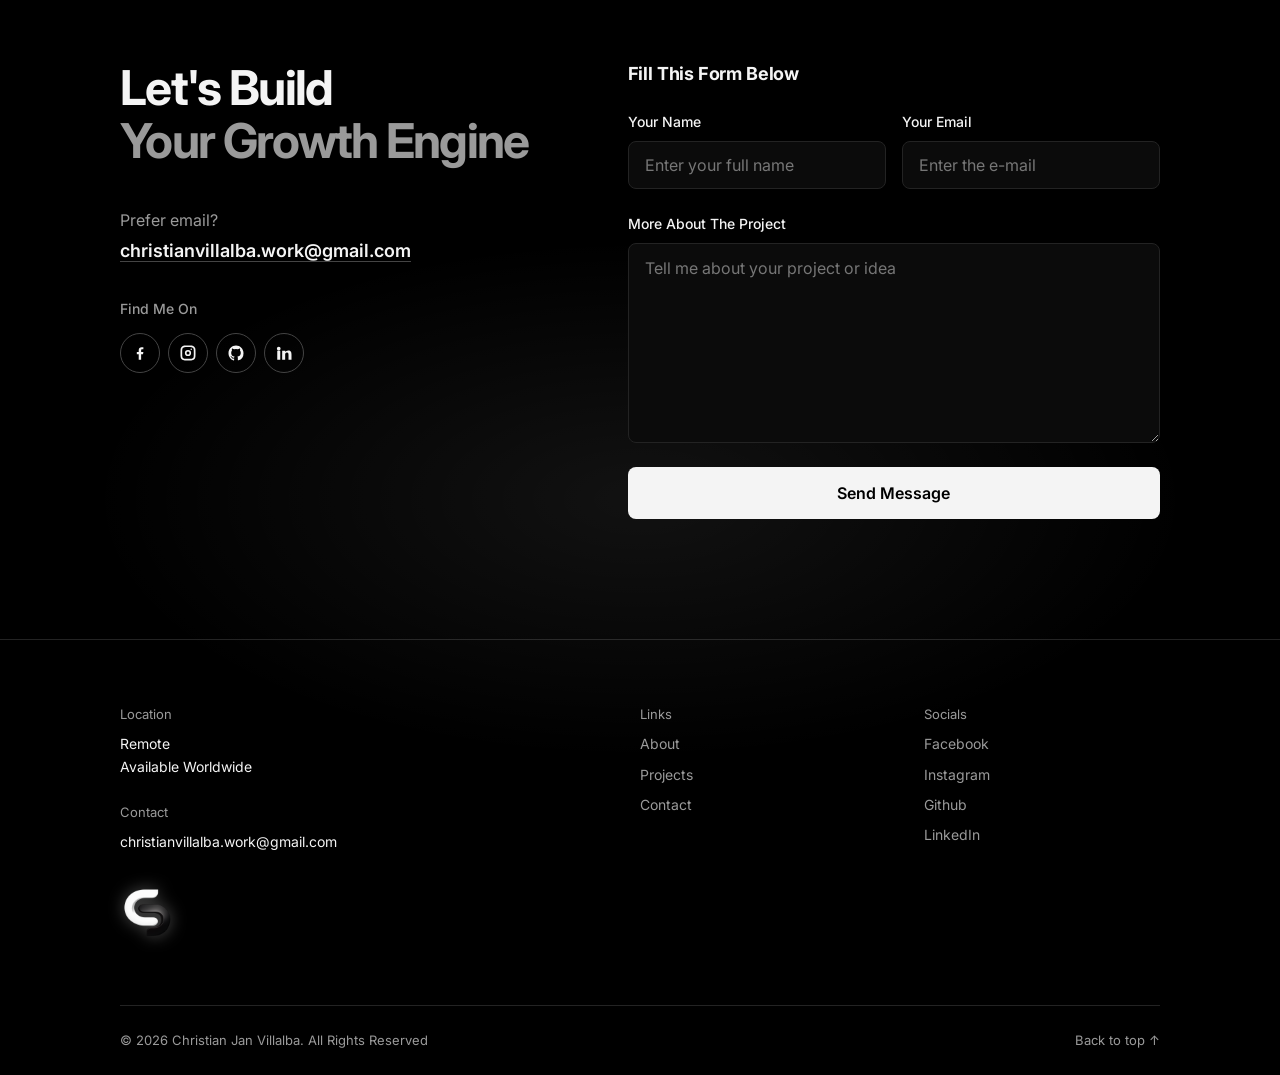
==== commit 89210079: "Refine portfolio design, responsiveness, and interactions" ====
--- a/index.html
+++ b/index.html
@@ -12,15 +12,17 @@
   })();
 </script>
 <meta name="viewport" content="width=device-width, initial-scale=1.0">
-<title>CJ Villalba | Automation Portfolio</title>
+<title>CJ Portfolio</title>
 <meta name="description" content="Christian Jan Villalba — GoHighLevel funnel, automation, email marketing and AI agent specialist. Get in touch: christianvillalba.work@gmail.com">
 <link rel="preconnect" href="https://fonts.googleapis.com">
 <link rel="preconnect" href="https://fonts.gstatic.com" crossorigin>
 <link href="https://fonts.googleapis.com/css2?family=Inter:wght@400;500;600;700&display=swap" rel="stylesheet">
-<link rel="stylesheet" href="styles.css?v=3">
+<link rel="stylesheet" href="styles.css?v=5">
 <link rel="icon" type="image/png" href="logo.png">
 </head>
 <body>
+
+<div class="topo-bg" aria-hidden="true"><span class="topo-a"></span></div>
 
 <div class="scroll-sentinel" id="scrollSentinel" aria-hidden="true"></div>
 
@@ -52,7 +54,7 @@
     <h1 class="hero-title">Christian Jan<br>Villalba</h1>
 
     <div class="hero-cta-row">
-      <button type="button" class="btn btn-outline" id="openProjectModal" aria-haspopup="dialog" aria-controls="projectModal">Start a Project <span class="arrow">→</span></button>
+      <button type="button" class="btn btn-primary btn-lg" id="openProjectModal" aria-haspopup="dialog" aria-controls="projectModal">Start a Project <span class="arrow">→</span></button>
     </div>
 
     <div class="hero-featured">
@@ -135,17 +137,14 @@
   <div class="container">
     <div class="about-grid">
       <figure class="about-portrait reveal">
-        <div class="about-portrait-ph" role="img" aria-label="Portrait placeholder">
-          <svg viewBox="0 0 200 250" aria-hidden="true"><circle cx="100" cy="92" r="40"/><path d="M20 250c0-56 36-92 80-92s80 36 80 92Z"/></svg>
-        </div>
+        <img class="about-portrait-img" src="portrait.jpg" alt="Portrait of Christian Jan Villalba" decoding="async">
       </figure>
       <div class="about-content">
-        <span class="eyebrow reveal">About Me</span>
         <h2 class="section-title about-heading reveal">Web &amp; App Developer</h2>
         <p class="about-body reveal">I design and build modern websites and applications that are fast, functional, and built around real user needs. From responsive interfaces to full digital experiences, I turn ideas into reliable products that work.</p>
         <div class="stats-row reveal-row">
           <div class="stat reveal"><span class="stat-number">6</span><span class="stat-label">Webs and Apps Built</span></div>
-          <div class="stat reveal"><span class="stat-number">2</span><span class="stat-label">Years of Experience</span></div>
+          <div class="stat reveal"><span class="stat-number">2+</span><span class="stat-label">Years of Experience</span></div>
           <div class="stat reveal"><span class="stat-number">24/7</span><span class="stat-label">Building &amp; Learning</span></div>
         </div>
       </div>
@@ -158,7 +157,6 @@
   <div class="container">
     <div class="section-head">
       <div class="reveal">
-        <span class="eyebrow">Expertise</span>
         <h2 class="section-title">My Services</h2>
       </div>
       <p class="section-desc reveal">I turn ideas into modern websites and applications, combining clean development, thoughtful design, and practical functionality to build digital products that work.</p>
@@ -191,7 +189,6 @@
 
     <div class="section-head">
       <div class="reveal">
-        <span class="eyebrow">Experiences</span>
         <h2 class="section-title">My Portfolio</h2>
       </div>
       <p class="section-desc reveal">A collection of websites, applications, and digital projects built with thoughtful design, modern development, and real-world functionality.</p>
@@ -206,7 +203,7 @@
     <div class="portfolio-grid reveal-row" id="portfolioGrid">
       <article class="portfolio-card reveal" data-category="funnel">
         <div class="portfolio-image">
-          <a href="https://cj-vllb.github.io/Apex-Physique/" target="_blank" rel="noopener">
+          <a href="https://cj-vllb.github.io/Apex-Physique/" target="_blank" rel="noopener noreferrer">
             <img src="website1.png" alt="Apex Physique website preview" loading="lazy">
           </a>
         </div>
@@ -217,7 +214,7 @@
       </article>
       <article class="portfolio-card reveal" data-category="funnel">
         <div class="portfolio-image">
-          <a href="#" target="_blank" rel="noopener">
+          <a href="#" target="_blank" rel="noopener noreferrer">
             <img src="website2.png" alt="Praystation Bible website preview" loading="lazy">
           </a>
         </div>
@@ -228,7 +225,7 @@
       </article>
       <article class="portfolio-card reveal" data-category="funnel">
         <div class="portfolio-image">
-          <a href="#" target="_blank" rel="noopener">
+          <a href="#" target="_blank" rel="noopener noreferrer">
             <img src="placeholder.jpg" alt="[Website Name] preview" loading="lazy">
           </a>
         </div>
@@ -239,7 +236,7 @@
       </article>
       <article class="portfolio-card reveal" data-category="funnel">
         <div class="portfolio-image">
-          <a href="#" target="_blank" rel="noopener">
+          <a href="#" target="_blank" rel="noopener noreferrer">
             <img src="placeholder.jpg" alt="[Website Name] preview" loading="lazy">
           </a>
         </div>
@@ -250,7 +247,7 @@
       </article>
       <article class="portfolio-card reveal" data-category="automation">
         <div class="portfolio-image">
-          <a href="#" target="_blank" rel="noopener">
+          <a href="#" target="_blank" rel="noopener noreferrer">
             <img src="placeholder.jpg" alt="[Application Name] preview" loading="lazy">
           </a>
         </div>
@@ -261,7 +258,7 @@
       </article>
       <article class="portfolio-card reveal" data-category="automation">
         <div class="portfolio-image">
-          <a href="#" target="_blank" rel="noopener">
+          <a href="#" target="_blank" rel="noopener noreferrer">
             <img src="placeholder.jpg" alt="[Application Name] preview" loading="lazy">
           </a>
         </div>
@@ -272,7 +269,7 @@
       </article>
       <article class="portfolio-card reveal" data-category="automation">
         <div class="portfolio-image">
-          <a href="#" target="_blank" rel="noopener">
+          <a href="#" target="_blank" rel="noopener noreferrer">
             <img src="placeholder.jpg" alt="[Application Name] preview" loading="lazy">
           </a>
         </div>
@@ -283,7 +280,7 @@
       </article>
       <article class="portfolio-card reveal" data-category="automation">
         <div class="portfolio-image">
-          <a href="#" target="_blank" rel="noopener">
+          <a href="#" target="_blank" rel="noopener noreferrer">
             <img src="placeholder.jpg" alt="[Application Name] preview" loading="lazy">
           </a>
         </div>
@@ -294,7 +291,7 @@
       </article>
       <article class="portfolio-card reveal" data-category="email">
         <div class="portfolio-image">
-          <a href="#" target="_blank" rel="noopener">
+          <a href="#" target="_blank" rel="noopener noreferrer">
             <img src="placeholder.jpg" alt="[Name] preview" loading="lazy">
           </a>
         </div>
@@ -305,7 +302,7 @@
       </article>
       <article class="portfolio-card reveal" data-category="email">
         <div class="portfolio-image">
-          <a href="#" target="_blank" rel="noopener">
+          <a href="#" target="_blank" rel="noopener noreferrer">
             <img src="placeholder.jpg" alt="[Name] preview" loading="lazy">
           </a>
         </div>
@@ -326,8 +323,10 @@
 <section class="section testimonials">
   <div class="container testi-layout">
     <div class="testi-intro">
-      <span class="eyebrow reveal">Testimonials</span>
       <h2 class="section-title reveal">Hear From The Clients<br>I've Partnered With</h2>
+      <div class="testi-cta reveal">
+        <a href="#contact" class="btn btn-primary">Let's Talk <span class="arrow">→</span></a>
+      </div>
     </div>
     <div class="testi-marquee" id="testiMarquee">
       <div class="testi-track" id="testiTrack">
@@ -363,7 +362,6 @@
 <section class="section faq-panel">
   <div class="container">
     <div class="section-head">
-      <span class="eyebrow center reveal">FAQs</span>
       <h2 class="section-title center reveal">Frequently Asked Questions</h2>
     </div>
 
--- a/styles.css
+++ b/styles.css
@@ -16,6 +16,8 @@
   --glow-2: rgba(140, 160, 200, 0.05);
   --logo-glow: rgba(255, 255, 255, 0.32);
   --overlay: rgba(0, 0, 0, 0.72);
+  --topo-line: rgba(255, 255, 255, 0.06);
+  --nav-bg: rgba(0, 0, 0, 0.5);
 }
 :root[data-theme="light"],
 [data-theme="light"] {
@@ -34,6 +36,8 @@
   --glow-2: rgba(120, 140, 175, 0.16);
   --logo-glow: rgba(0, 0, 0, 0.28);
   --overlay: rgba(20, 18, 12, 0.5);
+  --topo-line: rgba(23, 22, 15, 0.07);
+  --nav-bg: rgba(205, 201, 192, 0.5);
 }
 :root {
   --font: 'Inter', system-ui, -apple-system, 'Segoe UI', Roboto, sans-serif;
@@ -72,6 +76,29 @@
 }
 
 /* Base */
+:root {
+  --topo-a: url("data:image/svg+xml,%3Csvg xmlns='http://www.w3.org/2000/svg' viewBox='0 0 1100 1100'%3E%3Cpath d='M211 0l21 21 11 18 8 21 11 41 9 19 8 9 13 5 17-4 15-10 11-14 8-20 2-22-3-21-7-22-13-21M1010 26l-17 8-9 13 0 17 7 22 23 38 26 31 21 18 9 3 9-1 5-3 5-9 6-34-1-34-7-25-13-19-21-17-22-8-21 0M735 136l-11 10 0 9 4 4 7 4 8 1 13-5 5-5 1-8-4-8-10-4-13 2M911 472l-77 14-9 5-7 7 0 13 7 9 13 8 30 9 33 0 30-8 15-9 14-13 7-13-1-13-8-8-13-4-34 3M709 700l-13 9-5 9-1 8 6 9 17 7 17 2 18-4 8-5 2-5 0-8-3-9-8-8-17-7-8-1-13 3M305 748l-17 2-65 20-68 3-14 5-4 4-1 9 7 25 20 31 17 13 18 2 47-15 39-6 98-9 69 2 17-6 9-12 0-8-4-9-13-9-65-13-64-25-26-4M322 1100l-56-56-23-34-41-75-13-15-9-3-8 3-4 4-11 21-2 26 3 34 8 31 10 23 13 18 22 23M205 0l20 21 14 22 8 21 11 42 8 19 13 13 13 3 17-4 18-13 12-16 8-18 3-21-3-22-7-26-11-21M1100 116l-3-30-10-25-15-18-24-15-25-8-13 0-13 4-10 6-7 9-3 17 8 26 20 35 35 45 26 24 17 5 8-4 6-19 3-41M735 128l-11 5-8 9-3 8 2 9 9 9 11 3 13 0 13-5 6-7 4-9 1-8-3-6-4-5-9-4-8-1-13 2M69 253l-5 1-6 4 0 8 6 9 13 8 9 0 4-3 4-9-4-8-8-6-13-4M924 463l-39 8-51 6-13 4-9 5-6 8-3 9 2 8 5 9 12 9 20 8 22 4 38 1 32-9 23-13 14-13 7-13 1-13-4-8-13-9-17-3-21 2M718 691l-18 7-13 11-7 13 1 8 3 5 14 8 24 6 21-1 18-6 5-7 1-9-7-17-9-9-12-7-9-2-12 0M329 1100l-11-13-43-39-27-38-19-35-29-64-3-13 2-13 13-13 14-8 23-9 26-6 99-10 69 3 17-2 8-3 11-8 6-8 2-13-6-13-17-11-69-13-68-28-22-3-17 2-43 16-22 5-30 3-55-3-9 3-5 7-1 13 6 22 38 73-1 13-11 30-5 26 1 34 7 39 9 25 9 18 29 34M182 0l25 30 13 22 8 21 15 60 9 22 13 13 14 3 22-7 26-18 20-21 12-22 6-21 0-22-4-34-8-26M990 0l-19 9-14 17-5 17 5 21 58 91 35 64 16 16 34 26M1100 53l-13-16-21-17-22-12-24-8M735 107l-22 8-17 13-10 18 0 17 8 13 19 11 26 5 22-3 16-9 11-12 8-22-1-17-8-13-14-8-17-3-21 2M0 261l52 50 17 10 13 2 20-5 19-13 13-17 7-22-4-17-12-12-68-31-14-10-9-11-12-26-10-73-5-17-7-16M954 434l-60 14-22 3-26-1-42-8-13 1-13 13-12 25-5 26 2 17 11 13 18 9 33 7 39 5 25 0 30-4 26-7 25-10 22-13 21-17 9-13 2-13-9-17-19-17-21-11-21-2M713 670l-13 5-17 10-27 24-10 17-1 9 4 8 8 7 14 6 51 10 39 0 17-4 9-6 7-13 0-13-7-17-12-17-14-14-18-10-13-3-17 1M353 1100l-14-21-51-41-17-19-13-18-12-26-9-30-2-25 5-18 9-13 13-10 22-9 25-6 35-5 34-1 73 6 26-5 18-13 15-21 6-21-5-18-12-13-16-8-19-6-47-7-26-6-25-11-39-23-13-4-9-1-13 3-46 25-27 8-30 2-34-8-26-12-23-20-14-22-19-43-4-5-9-4-13 6-8 12-4 17 2 17 10 26 42 77 24 56 8 30 8 73 17 82 14 39 22 34M1020 1100l-15-2-15 2M177 0l28 34 12 22 8 26 14 56 10 25 12 13 14 3 21-7 26-17 22-22 17-26 6-21 2-22-3-34-8-30M974 0l-16 13-10 17-2 17 6 17 57 86 39 78 13 13 39 28M1100 47l-11-13-15-13-17-10-22-11M735 103l-25 9-18 14-11 20-2 13 2 9 10 12 18 10 26 5 26-2 17-8 15-17 8-22-2-21-8-13-13-7-22-4-21 2M0 269l52 49 14 9 16 2 21-5 22-15 19-25 6-22-4-14-13-14-17-9-52-22-14-10-12-13-7-12-6-18-12-76-13-27M782 420l-4 2-5 8-18 60-4 26 3 13 5 8 10 7 14 6 42 7 43 4 34-1 30-5 35-12 29-14 30-22 9-9 4-8-3-13-14-17-25-20-22-10-25-1-56 15-35 2-34-7-43-19M713 665l-30 15-34 29-9 13-3 8 0 9 3 6 9 7 17 7 55 10 44 1 17-5 9-4 8-13 1-13-6-17-14-22-15-15-17-12-18-5-17 1M358 1100l-6-13-8-11-56-43-14-15-12-17-13-26-7-25-2-22 5-21 8-13 13-11 22-9 26-7 34-4 30-1 73 7 26-5 21-15 17-24 5-13 2-13-5-17-13-13-23-10-69-12-25-8-22-11-38-25-13-5-9 0-13 4-43 26-30 11-30 1-34-8-26-14-20-22-13-26-14-57-9-13-9-5-4 1-8 5-22 31-7 21 3 26 13 32 44 75 20 48 10 34 11 73 22 95 13 35 18 29M1035 1100l-17-5-17-2-13 1-14 6M165 0l28 39 11 21 11 35 17 98 9 14 13 4 21-7 34-25 35-32 21-29 10-23 3-22-1-30-5-43M946 0l-10 13-8 17-1 13 6 17 44 56 22 34 14 30 13 48 6 13 13 13 38 22 17 12M1100 32l-17-16-24-16M761 90l-26 2-22 6-17 8-13 11-11 16-8 22 0 17 8 13 11 8 13 5 22 5 21 3 17-1 13-3 13-6 9-7 12-17 7-17 4-22-2-17-8-13-9-6-17-5-17-2M0 288l43 42 13 10 17 6 17-1 13-5 17-9 29-26 22-30 6-13 3-13-4-13-13-10-24-11-57-20-18-10-13-13-9-13-6-17-16-78-8-17-12-15M610 451l-8 8-4 9 1 9 6 9 9 5 13 2 9-1 9-5 3-6 1-8-2-9-5-9-15-8-8 0-9 4M1100 460l-30-2-17-4-60-33-26-8-22 2-60 17-21 0-18-4-14-7-12-13-7-13-9-33-6-10-7-6-13-2-13 6-13 11-10 13-8 17-3 21 4 31 0 19-5 18-11 31-2 13 4 17 10 13 12 8 18 4 103 4 43-2 46-9 74-25 21-3 18 3 13 6 12 10 9 12M0 562l4 9 2 13-6 38M1100 622l-2 18 2 17M722 648l-17 6-22 13-32 25-24 21-10 13-5 13 0 9 7 8 17 8 21 5 86 11 26 0 17-2 13-4 9-7 6-11 0-17-6-17-13-23-17-21-22-19-17-10-17-1M0 657l6 22 11 27 49 80 18 39 9 30 11 56 37 137 10 26 14 26M372 1100l-6-17-9-14-61-40-14-15-13-17-10-22-6-21 0-22 5-18 8-12 17-13 18-7 26-6 30-3 25 0 69 10 17-2 13-5 13-8 13-11 20-28 8-17 4-17 0-13-3-9-14-12-28-13-26-6-56-9-30-12-17-12-14-13-29-42-8-6-9 4-40 48-16 13-16 9-18 6-22 1-21-4-18-7-21-18-16-25-6-26-1-52-3-13-6-13-29-38-33-54-18-14-21-5M1059 1100l-36-18-18-4-12-1-13 2-13 5-21 16M161 0l34 52 9 21 7 26 7 47 1 34-4 31-4 14-5 2-111-33-21-9-14-11-12-15-8-17-12-65-5-17-9-17-14-16M938 0l-16 26-2 13 2 13 10 17 43 50 21 31 15 35 9 47 5 13 13 13 41 21 21 15M730 89l-18 6-16 7-21 18-8 13-7 17-2 13 1 13 4 9 7 6 26 11 43 8 30-3 13-6 9-7 16-22 11-34 1-13-2-13-9-14-17-8-26-4-35 3M554 256l-9 10-1 9 2 4 4 1 4-2 8-12 0-8-3-3-5 1M0 294l43 43 21 14 13 2 18-4 17-8 17-11 22-21 24-25 18-26 18-30 17 3 13 0 13-4 12-7 52-43 41-44 15-26 7-25 0-30-4-52M610 434l-14 9-12 17-3 17 5 13 16 10 21 6 26 2 19-5 5-9 0-13-6-21-8-13-9-9-14-6-13-1-13 3M1100 452l-30-1-17-4-17-7-43-24-26-8-22 1-60 18-17 1-17-4-13-7-13-14-7-16-9-35-5-9-9-7-13-2-13 5-17 13-15 18-10 17-8 25 3 39-1 13-8 20-16 23-1 9 7 21 16 22 16 12 17 4 52-3 94-1 51-8 78-21 17-1 17 3 11 6 10 9 9 17 2 17-2 47 9 39M713 644l-38 25-54 44-11 13-8 13-1 9 4 8 14 9 17 4 99 13 47 2 13-3 13-6 6-6 5-8 1-18-7-21-16-26-28-32-21-17-18-6-17 3M0 679l17 38 43 69 17 35 8 25 12 61 23 72 20 74 9 26 12 21M377 1100l-6-21-9-13-11-9-50-29-15-14-13-17-10-22-6-21 0-22 6-17 10-13 15-10 17-7 26-6 26-3 25 1 69 11 17-2 13-5 26-19 24-33 11-21 5-17 1-13-4-9-16-13-25-11-30-8-61-10-17-6-17-10-17-15-12-17-7-22-4-38-5-9-11-4-13 3-8 7-23 59-16 21-17 15-22 10-21 4-26-3-21-9-20-17-14-26-4-25 0-52-3-13-6-13-31-40-25-43-13-16-18-12-21-4M1065 1100l-42-23-18-5-12-2-13 2-13 4-16 11-13 13M153 0l28 43 11 21 8 26 5 35 0 30-4 21-12 15-17 6-26 0-39-9-25-10-18-13-11-15-7-17-11-56-6-21-10-17-19-20M923 0l-11 17-5 13-2 13 2 9 12 17 48 47 23 34 10 22 5 17 4 52 3 13 13 12 49 21 26 18M739 82l-23 4-20 7-16 10-12 13-13 22-9 25-1 17 7 13 16 9 24 6 34 7 26 2 26-5 13-8 10-11 13-21 10-30 3-26-3-17-12-12-16-5-27-3-30 3M559 228l-13 8-9 9-8 13-7 17-2 13 2 13 7 9 8 4 13-1 13-10 13-19 12-30 2-18-4-8-10-4-17 4M0 305l52 53 12 5 18 0 21-7 22-13 77-63 52-23 12-12 33-39 53-56 24-34 8-21 4-22-3-73M1100 439l-26 0-21-3-22-9-43-23-21-6-22 1-56 18-17 1-13-3-13-7-12-15-6-15-8-34-6-13-10-11-13-2-18 5-23 16-20 22-34 44-8 7-18 4-51-5-17 4-12 6-13 13-11 17-7 17-3 18 4 12 16 12 73 19 21 9 18 14 34 38 13 9 8-1 38-14 23-4 98-4 112-19 17 0 17 4 13 9 9 14 12 69 18 48M0 701l17 33 35 57 13 25 8 26 12 60 28 73 25 90 15 35M385 1100l-3-26-8-13-10-8-42-19-17-11-17-15-13-20-10-26-1-21 4-17 13-17 12-9 16-7 22-6 21-2 39 2 60 13 13 0 13-4 17-11 21-19 19-26 33-53 9-8 8-3 22 0 159 17 26 0 17-4 13-9 6-9 2-8-2-22-12-26-20-29-34-41-18-18-13-5-12 6-13 9-87 70-38 35-13 8-8 1-13-1-60-17-69-13-17-7-17-11-11-12-7-18-1-13 2-12 19-39 1-13-8-9-8-4-18-5-17-2-17 2-13 4-13 8-8 10-7 17-4 35-5 17-8 17-15 17-17 11-17 6-18 1-17-4-17-8-12-10-10-13-6-13-4-25 3-56-3-13-7-13-36-47-28-46-13-17-17-11-26-3M1076 1100l-53-34-18-7-17-3-13 2-17 8-17 14-18 20M148 0l28 44 10 20 8 26 5 30-1 30-5 19-4 7-9 7-17 6-25 0-35-8-21-9-16-13-10-14-7-16-10-56-8-21-11-18-20-20M916 0l-17 30-3 13 1 9 8 12 53 46 16 19 13 21 8 18 6 21 2 22-2 34 5 17 12 10 56 21 26 18M748 77l-26 4-22 6-17 8-14 12-15 22-14 34-5 22 2 8 4 5 12 5 29 8 70 10 26-4 13-7 8-8 16-26 11-30 7-30-3-21-9-11-17-6-26-3-30 2M571 214l-17 7-17 14-13 18-8 18-3 17 1 17 6 13 13 8 8 2 9-2 9-5 8-9 14-24 16-39 5-17-1-13-5-4-7-2-18 1M0 311l47 52 13 7 17 1 22-8 21-12 60-47 18-12 17-7 30-8 13-8 13-14 34-49 57-64 17-26 7-17 4-22 0-77M1100 432l-30 1-22-4-17-7-43-24-21-6-22 1-56 19-17 0-13-3-13-9-8-13-12-48-8-17-10-9-13-4-17 4-22 14-21 21-35 38-17 14-17 4-56-1-21 7-18 16-19 34-10 30 0 8 4 8 15 10 75 17 30 13 17 14 17 20 11 17 1 13-3 9-10 13-43 38-80 62-13 6-13 1-17-2-52-13-58-11-19-7-14-10-7-8-6-13-2-13 2-9 12-21 33-30 5-9 0-9-6-6-13-7-30-8-21-3-22 0-21 4-18 8-16 12-6 9-4 13-4 43-4 17-9 17-16 17-18 10-17 3-17-1-20-7-20-17-10-22-3-26 4-51-2-13-6-13-41-52-31-53-12-15-10-7-8-3-26-1M0 711l47 80 12 25 8 26 10 56 35 81 24 91 12 30M390 1100l-2-30-6-13-12-9-39-14-17-9-18-13-15-19-10-22-4-21 3-18 8-17 10-9 17-10 22-6 21-3 22-1 21 3 60 16 13 0 13-5 17-11 22-21 51-72 9-7 13-6 21-2 39 2 133 12 22-2 16-7 9-8 5-13 0-13-4-17-19-35-48-64-8-17 4-13 14-12 18-6 25-5 82-4 103-15 22 0 14 3 14 9 10 14 17 67 22 54M1082 1100l-64-43-17-8-13-3-13 2-17 9-21 19-21 24M141 0l38 69 7 26 3 25-3 26-8 17-15 11-17 3-21-1-22-4-18-9-15-13-9-12-5-13-10-52-7-21-14-22-25-23M903 0l-22 34-5 18 1 8 9 9 38 20 21 16 22 22 15 23 9 22 4 21 0 22-6 39 1 12 3 7 5 6 9 5 41 8 22 8 16 9 14 13M778 69l-65 7-21 7-15 7-11 9-10 13-29 53-13 19-12 8-43 15-22 16-22 31-8 17-5 17 1 27 4 12 9 10 13 9 12 3 13-2 9-5 13-19 38-84 9-12 13-9 13-3 17 1 77 11 22 1 17-3 17-13 16-23 13-30 14-47 4-26-4-9-13-6-21-3-30 1M0 322l15 17 28 40 9 7 8 1 22-6 25-13 65-47 21-13 22-7 34-4 13-6 13-15 33-61 60-73 19-30 6-17 3-18 2-77M1100 422l-26 2-26-4-21-9-39-23-21-7-22 2-51 19-17 1-12-3-10-7-9-13-11-49-8-17-13-13-15-5-17 3-17 11-65 62-21 14-22 4-55-3-22 4-13 11-13 21-39 75-13 35 5 3 43-4 30 0 34 6 26 8 22 11 17 16 13 20 4 17-4 13-9 13-16 17-20 17-67 47-17 8-17 2-26-3-90-21-22-11-10-13-2-13 8-16 43-32 22-25 17-34 2-9-2-5-56 2-78-10-21 3-30 12-25 15-14 17-5 18-3 55-6 18-8 13-17 12-17 6-17 0-17-6-13-8-7-9-10-21-1-26 6-47-1-13-6-13-49-60-35-67-9-12-8-6-9-1-30 5M0 725l37 66 12 25 6 22 11 60 41 84 9 28 16 64 9 26M455 974l-12 11-14 20-12 26 0 5 4 3 26 1 21-2 13-4 9-10 2-10-1-9-8-17-15-13-13-1M398 1100l12-56-6-3-43-6-26-6-21-11-17-13-15-21-7-22 0-24 9-18 12-12 18-8 21-6 22-2 21 1 22 5 51 21 9 1 8-2 22-14 21-22 60-77 13-9 13-5 26-3 47 1 121 13 21-2 13-5 9-8 5-9 3-13-1-13-5-17-8-17-44-65-11-21-1-13 3-9 16-13 13-5 21-4 73-5 77-10 30 0 22 5 13 8 11 16 24 68 25 55M1091 1100l-51-39-43-37-13-4-9 4-17 14-55 62M137 0l36 69 6 21 3 26-2 22-8 18-13 10-21 4-22-1-17-5-13-7-13-11-8-13-5-13-10-51-8-22-16-21-26-23M894 0l-35 50-13 8-120 12-30 7-21 9-12 9-10 11-30 54-13 16-13 8-43 19-21 17-16 21-13 25-8 26-1 22 5 17 9 13 15 13 26 14 4 4 2 7-4 18-12 30-37 63-22 24-13 8-13 5-17 3-17 0-56-9-21 0-26 9-43 24-16 14-9 18-2 13 2 47-8 26-9 13-10 7-12 5-13 2-18-3-12-7-10-9-8-12-4-14-1-12 9-52-2-22-10-17-35-38-21-30-22-52-4-17 0-9 12-13 44-27 69-49 26-9 47-3 8-4 7-7 8-12 18-43 14-26 59-73 18-30 6-17 3-18 5-77M0 329l22 32 8 17 3 13-4 9-4 4-25 10M1100 414l-26 4-26-4-21-9-43-25-17-6-22 2-51 19-13 1-13-3-9-7-7-12-12-47-7-18-17-17-17-6-13 3-13 7-73 68-25 16-13 2-17 1-43-7-22-7-4-4-1-8 8-30 16-43 15-32 13-18 13-9 22-4 30 2 73 11 13-1 13-6 13-12 15-26 36-93 9-12 13-4 25 4 30 15 26 22 21 29 9 22 4 21-1 22-11 47 1 13 5 9 7 5 8 3 43 6 22 6 17 9 17 16M548 541l28-2 34 3 30 10 22 13 18 19 7 18-1 17-12 21-22 22-38 27-34 21-26 10-17 1-21-4-77-21-17-9-9-12 1-9 4-9 46-38 34-46 13-14 18-11 19-7M0 734l31 57 12 25 6 22 4 43 5 17 8 17 27 43 12 26 10 30 14 63 8 23M333 898l32-2 33 6 26 13 25 22 2 8-3 9-36 55-17 16-13 4-17 1-34-7-17-9-12-9-11-12-7-13-7-26 2-13 5-13 6-8 11-10 16-8 16-4M404 1100l8-26 13-14 18-6 43-7 8-4 8-7 4-13-3-20-9-19-23-34-2-5 1-8 54-64 39-52 17-16 13-7 13-3 43-3 43 2 86 12 26 1 21-6 13-10 5-9 3-13 0-13-4-17-13-26-40-60-9-21-1-9 3-9 13-12 17-7 17-4 138-14 34 0 22 6 13 10 11 17 27 69 26 55M1097 1100l-49-39-27-30-10-21 1-39-5-9-6-2-13 3-8 9-16 38-13 21-57 69M131 0l34 69 6 21 2 22-3 21-7 13-13 10-21 5-17-2-13-4-13-8-10-9-12-25-8-44-7-22-16-21-29-26M883 0l-32 37-22 12-25 6-104 14-21 7-12 6-18 17-26 47-13 17-17 13-43 22-17 14-17 20-12 22-11 25-5 22 0 21 6 20 9 13 24 27 5 13 0 13-5 17-10 22-14 21-26 30-13 10-13 6-17 3-17 0-52-11-21 0-22 9-60 39-17 16-7 14-1 13 6 48-2 12-4 13-9 13-9 7-8 4-13 2-13-2-13-6-9-8-6-10-4-13-1-17 13-51-2-18-10-17-41-42-19-26-16-39-4-17 1-13 6-13 14-13 86-61 18-8 13-3 51 1 9-3 8-7 9-15 14-46 14-30 18-26 45-55 16-26 8-30 3-56 5-26M0 339l13 22 5 17-1 9-4 7-13 10M1100 404l-26 7-26-4-25-12-39-26-17-7-22 3-47 20-13 2-8-2-11-7-7-10-11-46-10-21-17-18-22-11-8 0-9 5-77 75-17 13-18 7-13 2-17 0-30-9-8-5-7-8-3-17 6-30 16-39 14-21 17-13 17-5 26 0 90 17 8-1 9-6 9-10 12-22 32-76 11-22 13-12 17-4 26 5 26 15 22 22 18 30 5 17 1 18-3 21-16 52 0 13 6 12 10 7 9 2 43-1 25 5 22 12 17 18M554 550l26-4 30 3 26 9 21 13 16 18 6 17-3 17-10 17-21 22-26 19-35 20-25 10-22 2-21-4-38-13-27-13-4-4-4-9 6-13 64-81 20-17 21-9M0 745l26 50 10 26 4 21 2 43 3 13 10 17 31 40 18 38 8 25 19 82M336 902l29-1 27 6 23 13 9 8 4 9 1 17-11 26-17 25-19 13-25 4-30-6-13-7-13-11-14-23-4-13 0-12 3-13 4-9 7-8 12-9 27-9M713 972l-4 8 4 6 5 0 4-5 0-6-4-3-5 0M411 1100l10-19 13-11 17-5 47-5 13-6 6-6 4-12-2-22-8-21-19-39-3-13 1-9 6-12 14-22 49-64 21-21 13-8 17-5 47-4 43 3 82 13 26 1 21-5 13-11 7-11 3-13 0-12-4-18-12-25-39-61-8-21-1-9 3-9 5-8 12-7 34-9 116-12 35 0 23 7 12 8 13 17 59 131M1100 1097l-43-36-21-25-6-18-1-13 11-43 1-17-10-10-17-3-26 5-13 8-8 9-9 17-10 39-10 21-18 26-37 43M126 0l8 21 24 48 5 20 2 18-2 18-8 15-13 9-17 3-13-1-13-4-17-14-12-21-9-48-8-21-18-22-25-21M873 0l-30 30-22 13-35 9-103 16-17 6-13 9-9 12-21 40-13 19-15 14-41 22-21 16-22 26-18 34-10 35 0 30 7 21 25 39 3 17-7 26-17 29-26 27-13 8-17 6-26 1-55-14-22 3-13 7-74 53-17 17-5 13 10 52 0 17-4 13-5 9-8 8-8 5-13 2-13-2-13-7-8-11-5-13 0-21 16-47-1-18-11-17-47-44-17-24-11-22-5-17-3-17 2-13 8-13 18-17 47-36 25-16 18-6 13-3 55 4 9-3 9-7 8-15 16-56 13-30 17-26 45-55 17-31 6-21 5-60 7-26M665 232l31 0 42 9 29 13 4 4 1 8-9 18-17 21-28 29-22 19-17 10-13 4-13 1-17-2-17-6-14-12-5-17 3-22 10-30 15-25 17-15 20-7M0 348l6 13 3 13-3 13-6 7M1100 394l-13 7-13 3-15 0-15-4-24-13-40-34-13-5-17 4-48 24-13 2-12-4-11-13-12-43-8-17-12-17-28-26-3-9 4-13 39-95 14-25 12-13 13-5 13-1 17 4 22 11 21 19 16 24 7 21 2 17-1 18-20 51-4 17 1 17 8 17 4 4 9 3 47-8 28 2 15 6 11 7 19 21M563 554l21-2 22 2 21 6 22 11 13 13 9 18 1 12-6 18-13 17-26 21-34 21-26 12-17 3-21-1-22-6-25-11-11-9-4-9 1-13 6-12 28-43 18-22 21-17 22-9M0 754l22 45 8 26 2 21-2 39 2 13 8 13 37 39 21 34 13 39 15 77M334 907l27-2 26 5 18 10 8 8 5 9 2 17-10 26-15 20-17 13-13 4-13 0-25-6-22-14-14-22-5-21 3-13 3-9 7-8 10-8 25-9M709 952l-9 6-7 9-3 8-1 13 4 9 7 7 9 4 13 0 12-7 5-8 3-13-1-13-4-9-7-6-8-2-13 2M1100 1093l-36-32-14-17-7-13-3-13 1-17 19-51 2-18-5-8-7-4-23-3-21 3-18 5-14 7-12 10-11 20-13 48-9 21-17 26-39 43M418 1100l12-17 13-7 21-4 47-1 13-4 5-6 4-17-3-21-6-22-22-47-3-13 1-13 10-21 36-50 21-27 17-15 13-7 17-5 52-4 43 4 77 14 26 2 22-6 12-12 6-10 4-13 1-13-3-17-12-26-40-65-8-21 0-9 4-8 14-13 34-9 104-11 38 0 24 7 15 11 13 19 60 131M119 0l8 26 20 43 7 30-2 17-7 13-11 9-14 2-17-4-8-5-9-9-9-18-7-40-8-21-18-22-27-21M546 0l30 22 17 5 4-1 2-9-4-8-9-9M859 0l-34 29-30 14-43 9-82 10-21 7-11 13-19 45-16 23-16 13-46 28-21 21-14 20-15 26-9 21-6 22-2 21 3 22 21 51 2 17-2 13-7 18-13 17-12 13-19 12-22 4-17-1-47-13-13-1-13 3-17 10-31 29-21 15-47 29-17 6-13-5-43-31-20-19-14-16-13-22-8-22-2-17 3-17 12-17 19-18 36-27 26-14 17-5 13-1 43 7 13 0 9-3 10-8 11-22 12-55 11-31 19-30 48-60 14-26 7-25 5-56 4-15 6-11M880 107l14-3 17 1 17 7 17 12 13 14 12 17 6 17 3 17-1 13-4 17-28 60-6 52-9 13-10 8-14 8-13 3-9-2-8-9-17-47-11-17-26-30-6-17 6-26 28-72 13-22 16-14M657 241l13-4 18 0 38 7 22 10 7 8 2 9-5 13-11 17-36 38-26 16-13 4-13 1-18-3-15-9-9-13-2-17 6-26 12-26 13-15 17-10M1025 322l15-2 17 3 13 5 13 11 10 13 4 13-1 13-5 9-17 8-17 0-21-7-19-14-14-17-4-13 3-9 5-4 18-9M584 559l18 0 17 4 17 8 13 10 10 12 5 13 0 13-5 13-13 17-19 15-25 17-26 12-17 4-18 1-17-3-18-7-15-13-5-13 4-17 15-31 19-25 17-16 22-11 21-3M191 597l11-3 9 6 11 19 6 21-2 17-6 13-9 9-13 3-13-2-9-6-8-12-2-13 1-13 5-14 8-15 11-10M0 767l16 41 5 30-7 30-5 12-9 11M1100 891l-13 5-39 2-34 6-32 11-22 13-10 12-8 14-14 56-12 26-19 25-38 39M338 911l23-1 22 5 17 11 8 15 1 9-2 12-10 22-15 17-17 8-13 2-13-1-21-9-17-17-8-17-1-17 9-19 17-14 20-6M0 922l9-4 8 0 26 11 26 20 17 22 11 22 9 25 13 82M718 936l-18 7-12 10-10 14-3 17 3 17 9 13 13 8 13 2 17-2 13-8 9-13 4-21-2-22-7-13-12-8-17-1M1100 1087l-24-21-15-18-8-17-3-17 4-17 9-22 20-32 17-21M427 1100l16-13 25-5 43 5 22 7 13 6M586 1100l-19-16-8-12-21-62-25-52-4-13 0-13 6-21 22-34 30-40 22-18 21-10 35-5 43 0 34 5 64 15 22 3 21-3 17-11 8-9 5-14 3-12-1-17-4-18-8-17-35-56-10-21-3-13 2-9 4-8 9-8 13-6 22-5 94-11 39 1 26 9 17 15 13 21 60 132M113 0l6 26 19 44 5 25-2 12-7 13-9 6-9 2-13-4-13-13-6-16-7-39-9-17-16-18-28-21M514 0l19 11 38 28 43 22 7 8 2 17-7 30-14 26-13 13-43 27-22 19-23 31-22 43-8 26-3 26 3 25 15 52-1 17-7 17-10 15-12 11-13 8-13 3-22 0-51-12-13 0-13 2-13 8-33 34-23 18-34 19-13 5-13 2-17-4-26-15-26-20-16-18-13-21-8-22-1-17 4-17 12-17 19-18 29-22 26-13 17-5 13-1 56 11 13-3 11-10 10-21 13-64 11-31 18-30 47-60 14-26 8-25 6-56 7-17 8-9M846 0l-31 26-29 13-47 10-56 4-25-1-14-5-8-8-13-26-9-13M884 112l14-3 13 1 17 6 13 8 13 13 10 13 8 18 3 17 0 13-4 17-34 64-15 48-11 14-13 4-9-3-4-5-17-36-38-47-5-18 5-30 21-56 16-25 17-13M661 245l27-4 34 6 19 11 6 8 0 9-4 13-9 13-29 32-26 16-13 4-13 0-17-4-13-10-6-12-1-13 4-22 12-23 13-15 16-9M1030 331l10-2 13 1 13 4 8 6 9 11 4 10 0 12-4 7-10 7-16 1-16-6-13-8-10-13-4-13 4-10 12-7M567 567l17-3 18 1 17 4 14 7 12 8 9 13 4 13-1 13-6 13-15 17-17 13-22 12-21 9-17 4-18 0-12-2-18-9-9-10-4-13 3-17 12-26 16-21 17-16 21-10M192 614l10 0 9 6 6 12 3 13-1 9-4 10-9 8-8 2-9-1-9-6-5-10-2-8 2-13 4-9 6-8 7-5M0 780l9 28 2 21-3 17-8 15M1100 861l-17 14-91 27-25 12-15 10-8 8-7 14-15 59-11 26-22 28-43 41M339 915l22 0 17 4 14 9 8 13 1 17-8 22-15 16-17 8-22 1-17-6-16-15-8-17-1-17 8-17 13-11 21-7M718 928l-22 8-16 14-11 17-4 17 3 21 11 16 16 10 18 3 22-2 17-11 9-16 4-21-3-30-8-17-6-6-9-4-21 1M0 943l17-9 22 2 21 12 22 23 13 23 8 26 5 28 5 52M1100 1082l-18-16-14-18-8-17-2-13 3-17 9-20 15-23 15-15M437 1100l14-8 17-2 22 2 24 8M614 1100l-38-33-15-23-43-94-3-18 6-21 20-34 30-39 22-17 21-9 35-5 43 1 30 4 69 18 21 3 22-3 14-9 10-13 5-13 3-17-1-17-10-31-37-60-9-21-2-13 2-9 11-13 14-6 21-6 82-10 40 1 16 3 12 6 18 15 17 27 31 65 29 71M104 0l-4 30-5 7-9-3-52-34M450 4l14-4 13 1 17 4 17 8 85 60 10 13 2 13-4 21-10 18-14 12-43 30-17 17-22 30-23 44-9 25-5 26 0 26 7 56-2 13-5 13-9 13-9 7-22 7-21 0-52-10-21 3-18 12-25 32-18 17-21 14-22 10-25 3-13-3-17-7-30-21-13-14-12-16-7-17-3-17 1-13 4-13 13-17 18-18 24-17 22-11 13-3 17-1 60 15 13-2 13-11 7-13 5-17 10-64 9-30 20-35 44-55 14-22 9-26 11-62 8-15 12-9M825 0l-25 21-22 12-35 9-34 3-26-2-17-7-12-10-16-26M105 73l2-4 7 8 1 9-3 5-5-5-2-13M893 116l14-1 13 3 12 6 13 9 11 13 8 13 6 26-3 24-13 26-39 55-8 9-9 3-9-2-8-6-33-32-11-17-4-17 7-35 16-43 16-22 9-7 12-5M670 249l26-1 22 6 8 4 8 8 2 13-5 13-8 13-27 26-13 8-13 4-21 0-13-6-8-10-3-13 2-18 6-17 12-15 12-10 13-5M1038 348l10-4 14 4 8 11 0 6-3 5-10 3-13-5-8-11 2-9M583 571l27 3 13 4 13 9 9 10 4 9 1 8-3 13-7 13-13 12-34 22-17 6-17 3-13-1-13-3-13-9-7-13 0-17 6-17 14-21 13-14 17-11 20-6M193 645l5-2 1 2 1 4-2 3-5-1 0-6M730 915l-21 5-23 12-18 18-11 21-4 22 4 21 10 17 16 11 30 5 30-4 18-9 10-16 4-17 0-26-1-21-4-17-5-10-9-8-13-4-13 0M330 924l18-3 17 2 13 5 11 13 2 13-4 17-9 14-13 9-13 4-17-1-17-9-10-13-5-17 2-13 10-13 15-8M0 959l17-11 9-1 13 0 21 10 19 18 12 22 10 30 4 34-1 39M1100 1075l-24-27-6-12-3-18 2-13 8-17 10-15 13-14M638 1100l-14-17-31-24-15-15-46-82-6-17-2-17 4-17 11-22 24-33 21-22 22-13 26-7 38-3 39 4 26 6 56 19 17 3 21 0 17-8 13-14 9-17 3-18 0-21-4-17-7-18-41-68-5-17 2-13 9-13 26-11 51-9 48-3 25 1 22 7 17 12 15 20 31 60 26 65 12 43-1 25-10 17-13 11-107 46-26 17-7 8-7 13-13 60-14 30-19 23-56 46M96 0l-6 10-8 4-18-3-21-11M809 0l-19 17-21 12-26 7-25 2-22-1-18-7-14-13-10-17M451 13l13-4 13 0 14 4 16 8 77 56 11 13 3 13-3 17-11 18-51 39-22 24-20 31-20 39-10 25-6 26-1 22 2 51-2 13-5 13-6 10-9 7-17 6-26 0-52-8-12 0-9 4-13 12-35 46-21 17-21 10-17 5-13 0-18-4-17-7-27-21-11-12-9-15-6-16-1-12 1-13 5-13 12-17 19-18 22-14 21-10 13-2 17 1 60 18 13-1 12-9 7-13 7-20 10-74 9-30 19-35 44-55 14-22 10-26 10-56 7-13 10-8M895 120l12-1 13 3 12 6 12 10 11 12 7 13 4 26-6 26-19 30-30 32-9 5-8 2-17-6-22-18-13-19-3-18 6-34 14-37 18-22 18-10M676 254l24 0 19 8 5 4 4 9-2 13-14 21-20 18-22 10-13 1-8-3-9-5-7-12-1-13 2-13 6-13 10-13 12-8 14-4M571 580l13-3 13 0 13 2 13 6 11 8 6 9 3 8-1 13-6 13-7 9-27 19-31 11-12 1-13-1-13-7-9-11-2-12 2-13 8-18 13-17 14-11 12-6M735 906l-26 7-21 11-21 17-14 21-8 26 0 26 8 25 13 12 13 4 17 1 43-2 26-7 13-12 4-15 1-23-2-47-4-22-7-13-9-6-13-3-13 0M334 928l14-2 15 2 11 6 8 11 2 13-5 13-9 13-9 5-13 4-17-3-13-9-7-10-2-13 3-13 10-11 12-6M0 969l17-12 9-2 13-1 21 9 17 17 14 25 8 31 2 34-5 30M1100 1070l-12-13-8-13-6-21 1-13 5-13 7-13 13-15M43 1100l-26-16-17-14M654 1100l-9-19-9-11-34-21-18-16-45-71-7-17-2-17 4-17 10-22 23-33 22-20 21-12 30-8 39-1 34 4 30 9 48 21 17 4 21-1 17-6 13-13 10-17 5-21 1-26-3-17-7-17-41-73-5-17 3-13 12-13 21-9 43-8 47-4 26 2 22 7 18 12 16 20 28 53 22 56 12 43 1 17-2 13-9 17-18 14-43 22-64 27-21 14-7 9-6 13-12 60-14 31-22 23-43 28-20 21M773 0l-6 9-13 8-12 4-16 2-17-2-10-4-8-8-4-9M457 30l11-3 13 1 13 5 17 11 58 46 7 13 0 13-9 17-38 34-18 20-20 32-26 47-12 26-7 22-9 68-7 22-9 10-13 7-17 3-21-3-18-5-17-8-10-8-3-9 1-13 8-51 7-78 8-26 12-21 50-64 15-22 9-21 12-48 7-12 6-5M897 129l10-1 13 2 12 6 9 7 14 20 3 13 1 13-2 13-6 13-19 25-21 18-13 5-9 0-17-6-13-12-8-16-2-18 6-31 11-25 15-18 16-8M674 266l14-1 12 3 9 7 1 13-6 13-13 13-16 8-13 0-9-4-4-4-3-9 1-9 2-8 8-12 17-10M188 370l14-3 13 1 26 8 40 24 8 8 3 9-1 13-5 17-18 34-10 12-13 10-13 7-17 6-17 1-13-2-17-6-13-8-14-11-10-13-7-13-4-13 1-21 12-22 26-24 29-14M585 589l17 0 18 8 9 13 1 9-2 8-14 18-21 12-22 5-17-2-9-7-4-8-1-9 3-13 7-12 9-10 12-8 14-4M907 606l38-2 26 2 22 9 20 17 25 38 25 56 13 47-1 31-10 21-25 21-43 24-65 26-16 11-9 17-9 60-6 17-7 14-13 15-13 8-17 7-17-1-9-4-7-9-10-30-3-39 4-64 4-8 6-5 36-14 18-13 13-29 4-21 2-22-1-21-6-22-41-73-6-17 1-13 7-13 14-8 21-7 35-6M634 825l23-3 22 0 39 7 21 9 19 13 10 13 1 8-9 9-60 23-30 19-14 14-13 17-26 47-7 7-8 0-9-3-13-10-26-31-11-23-1-21 3-13 8-18 25-34 24-18 32-12M336 941l16-1 9 4 4 6 1 12-5 9-5 4-8 3-9 0-8-3-7-8-1-13 6-9 7-4M0 987l13-12 17-7 17 1 13 6 13 12 11 18 7 22 2 26-2 17-5 15-9 8-8 3-17-3-18-8-21-15-13-12M1100 1058l-11-18-3-17 3-18 11-18M687 1100l1-9 9-8 16-6 26-2 17 1 13 5 5 6-1 13M741 0l-2 4-9 3-8-2-3-5M467 39l10-1 15 5 38 26 28 26 5 10 1 11-9 17-31 30-17 22-49 86-18 43-11 60-9 21-8 9-12 7-13 2-17-3-23-10-8-9-4-13 5-107 5-30 7-22 12-21 49-60 15-22 8-17 15-46 8-10 8-4M900 133l20 2 18 11 8 9 6 13 3 21-7 22-16 22-21 17-13 4-9 0-17-6-11-12-6-14-1-20 6-26 11-21 14-15 15-7M676 275l12-1 8 5 3 5-1 8-5 9-10 7-8 4-9-1-8-6 0-13 8-11 10-6M196 374l15 0 12 2 26 13 23 19 7 17 0 13-5 17-16 28-12 11-14 9-26 7-26-3-26-13-20-21-6-13-2-13 3-22 15-21 27-22 25-8M580 597l17-1 13 4 10 10 1 13-7 13-17 12-17 6-15-1-12-8-2-9 1-9 3-8 8-11 17-11M895 610l42-4 30 3 21 8 20 15 24 34 24 52 13 43 2 17-1 17-4 14-9 13-13 13-21 15-39 20-62 19-17 9-6 9-3 8-4 56-8 30-9 13-11 10-13 6-13 1-9-3-8-6-12-21-5-34 4-34 5-18 9-13 12-8 29-13 9-9 5-13 5-21 5-52-2-21-6-22-40-73-4-13-1-12 6-13 11-9 17-7 27-6M634 829l41-3 21 3 19 5 17 8 11 9 4 8 0 9-14 13-41 21-22 14-22 21-34 44-8 6-13 0-17-10-20-23-8-22 1-21 14-30 21-26 22-16 28-10M341 954l7 1 2 3-2 5-4 1-5-2-1-4 3-4M0 998l12-14 14-8 17-2 13 4 13 11 11 16 7 22 2 21-2 18-5 12-9 8-9 2-17-3-17-8-17-13-13-15M1100 1049l-6-13-2-13 3-13 5-12M719 1100l4-4 7-2 9 2 2 4M475 99l6-3 9 1 8 4 7 6 5 13-4 18-34 77-47 81-21 41-9 13-4 3-9 2-8-6-4-8-9-44-2-39 6-33 12-23 18-25 69-69 11-9M894 155l13-4 16 4 9 8 7 17-2 15-9 16-13 10-17 6-9-1-9-7-5-8-3-13 2-13 5-13 6-9 9-8M185 400l17-3 17 3 17 12 9 13 3 13-3 17-12 18-14 9-17 4-22-3-16-10-10-13-4-17 5-18 13-15 17-10M902 619l26-3 26 1 20 6 15 9 16 16 16 22 16 30 11 30 5 22 1 21-4 18-7 13-15 17-18 14-22 12-21 8-17 3-18-1-12-5-9-10-6-17-5-47-6-26-8-22-27-47-7-17-1-17 8-13 18-10 25-7M639 846l23-2 21 5 9 6 2 4-2 9-12 13-66 54-17 7-13-3-8-10-4-14 2-13 6-14 12-16 14-12 17-9 16-5M31 1001l12-2 9 2 13 13 5 13 1 13-4 13-7 6-8 2-13-3-13-9-6-9-3-9 0-13 5-8 9-9M466 125l7-3 8 0 5 3 4 8-1 22-12 38-22 43-34 53-21 29-9 6-4 0-9-6-4-9-9-34 0-30 8-26 14-25 21-24 35-30 23-15M901 159l10-2 13 6 6 9 3 13-4 13-9 12-9 5-13 3-9-2-5-5-4-9-1-9 2-10 5-11 7-9 8-4M185 408l17-3 13 3 13 8 6 9 4 13-2 13-7 13-14 10-13 3-17-2-13-7-10-13-3-12 3-13 10-13 13-9M926 619l24 1 17 4 17 8 14 13 17 21 16 29 11 27 6 26 1 17-2 17-5 13-9 13-15 14-21 15-22 9-17 5-13 0-13-2-8-5-8-10-6-18-7-43-7-25-9-22-24-43-7-21 3-17 13-13 24-9 30-4M635 855l18-2 14 2 6 4 2 5-3 8-17 17-41 34-12 5-13-3-5-6-2-12 2-9 7-13 19-19 25-11M38 1010l5-1 9 3 8 10 2 14-2 8-4 5-9 1-7-2-6-4-6-8-2-9 2-9 10-8' fill='none' stroke='%23000' stroke-width='1.3' stroke-linejoin='round'/%3E%3C/svg%3E");
+}
+
+/* Animated topographic background */
+.topo-bg { position: fixed; inset: 0; z-index: -1; overflow: hidden; pointer-events: none; }
+.topo-bg span {
+  position: absolute; top: 0; left: 0;
+  background: var(--topo-line);
+  -webkit-mask-repeat: repeat; mask-repeat: repeat;
+  will-change: transform;
+}
+.topo-a {
+  width: calc(100% + 1100px); height: calc(100% + 1100px);
+  -webkit-mask-image: var(--topo-a); mask-image: var(--topo-a);
+  -webkit-mask-size: 1100px 1100px; mask-size: 1100px 1100px;
+  animation: topo-drift-a 320s linear infinite;
+}
+@keyframes topo-drift-a { to { transform: translate3d(-1100px, -1100px, 0); } }
+@media (max-width: 720px) {
+  .topo-a { opacity: 0.8; }
+}
+
 *, *::before, *::after { box-sizing: border-box; }
 html { scroll-behavior: smooth; scroll-padding-top: calc(var(--header-h) + 16px); -webkit-text-size-adjust: 100%; }
 body {
@@ -102,7 +129,6 @@
 .container { width: min(100% - 2 * var(--gutter), var(--container)); margin-inline: auto; }
 .scroll-sentinel { position: absolute; top: 0; left: 0; width: 1px; height: 1px; pointer-events: none; }
 .section { padding-block: var(--section-y); }
-
 .reveal { opacity: 0; transform: translateY(8px); transition: opacity 500ms var(--ease), transform 500ms var(--ease); }
 .reveal.is-visible { opacity: 1; transform: none; }
 @media (scripting: none) { .reveal { opacity: 1; transform: none; } }
@@ -124,17 +150,11 @@
 h3 { font-size: var(--fs-lg); font-weight: 700; line-height: 1.35; letter-spacing: -0.01em; }
 .section-desc, .modal-sub, .modal-info-note { color: var(--text-secondary); }
 
-.eyebrow, .hero-title-label {
-  display: inline-flex;
-  align-items: center;
-  padding: var(--space-1) var(--space-3);
-  font-size: var(--fs-xs);
+.hero-title-label {
+  font-size: var(--fs-lg);
   font-weight: 500;
   line-height: 1.5;
   color: var(--text-secondary);
-  background: var(--surface-2);
-  border: 1px solid var(--border);
-  border-radius: var(--radius-pill);
 }
 
 .section-head {
@@ -172,6 +192,7 @@
 .btn-outline:hover { border-color: var(--text-primary); }
 .btn:active { opacity: 0.85; }
 .btn-sm { height: 36px; padding: 0 var(--space-4); }
+.btn-lg { height: 52px; padding: 0 var(--space-6); font-size: var(--fs-base); }
 .btn.full { width: 100%; }
 
 /* Header */
@@ -179,8 +200,7 @@
   position: sticky;
   top: 0;
   z-index: 50;
-  background: color-mix(in srgb, var(--background) 92%, transparent);
-  -webkit-backdrop-filter: blur(8px); backdrop-filter: blur(8px);
+  background: var(--nav-bg);
   border-bottom: 1px solid transparent;
   transition: border-color var(--transition-normal);
 }
@@ -195,15 +215,15 @@
 
 .theme-toggle {
   display: inline-flex; align-items: center; justify-content: center;
-  width: 36px; height: 36px; padding: 0;
+  width: 32px; height: 32px; padding: 0;
   background: transparent;
-  border: 1px solid var(--border-strong);
-  border-radius: var(--radius-pill);
-  color: var(--text-primary);
-  transition: border-color var(--transition-fast);
-}
-.theme-toggle:hover { border-color: var(--text-primary); }
-.theme-toggle svg { width: 17px; height: 17px; fill: none; stroke: currentColor; stroke-width: 1.6; stroke-linecap: round; stroke-linejoin: round; }
+  border: 0;
+  border-radius: var(--radius-sm);
+  color: var(--text-secondary);
+  transition: color var(--transition-fast);
+}
+.theme-toggle:hover { color: var(--text-primary); }
+.theme-toggle svg { width: 19px; height: 19px; fill: none; stroke: currentColor; stroke-width: 1.6; stroke-linecap: round; stroke-linejoin: round; }
 .icon-moon { display: none; }
 [data-theme="light"] .icon-sun { display: none; }
 [data-theme="light"] .icon-moon { display: block; }
@@ -213,7 +233,7 @@
 .hero::before, .contact-panel::before { content: ""; position: absolute; z-index: -1; pointer-events: none; background: radial-gradient(closest-side, var(--glow), transparent); }
 .hero::before { top: -40px; left: 50%; translate: -50% 0; width: min(1200px, 100vw); height: 680px; }
 .hero-inner { display: flex; flex-direction: column; align-items: center; text-align: center; }
-.hero-title { margin-top: var(--space-5); }
+.hero-title { margin-top: var(--space-3); }
 .hero-cta-row { margin-top: var(--space-6); }
 .hero-featured { width: 100%; max-width: 880px; margin-top: var(--space-9); }
 .hero-video-title { font-size: var(--fs-xl); font-weight: 600; letter-spacing: -0.025em; margin-bottom: var(--space-5); }
@@ -254,15 +274,17 @@
   width: 100%; aspect-ratio: 4 / 5; object-fit: cover;
   border: 1px solid var(--border); border-radius: var(--radius-md);
 }
+.about-portrait-img { display: block; object-position: 50% 15%; }
 .about-portrait-ph { display: flex; align-items: flex-end; justify-content: center; overflow: hidden; background: var(--surface); }
 .about-portrait-ph svg { width: 72%; fill: var(--surface-2); }
 .about-content { display: flex; flex-direction: column; align-items: flex-start; gap: var(--space-4); }
-.about-heading { margin-top: var(--space-1); }
+.about-heading { margin-top: 0; }
 .about-lead { font-size: var(--fs-lg); font-weight: 500; line-height: 1.5; max-width: 52ch; }
 .about-body { color: var(--text-secondary); max-width: 52ch;}
 .stats-row { display: grid; grid-template-columns: repeat(3, 1fr); gap: var(--space-5); width: 100%; margin-top: auto; padding-top: var(--space-8); }
 .stat { display: flex; flex-direction: column; gap: var(--space-1); padding-top: var(--space-4); border-top: 1px solid var(--border-strong); }
 .stat-number { font-size: var(--fs-h2); font-weight: 700; line-height: 1.1; letter-spacing: -0.035em; }
+.stat-number.is-counter { font-variant-numeric: tabular-nums; white-space: nowrap; }
 .stat-label { font-size: var(--fs-sm); color: var(--text-secondary); }
 
 /* Services */
@@ -288,7 +310,30 @@
 .portfolio-grid { display: grid; grid-template-columns: repeat(2, minmax(0, 1fr)); gap: var(--space-8) var(--space-5); }
 .portfolio-card { transition: opacity 250ms var(--ease), transform 250ms var(--ease); }
 .portfolio-card.is-hidden { opacity: 0; transform: translateY(8px); pointer-events: none; }
-.portfolio-image a { display: block; overflow: hidden; border-radius: var(--radius-md); }
+.portfolio-grid { --reveal-shift: 28px; overflow-x: clip; }
+.portfolio-card:nth-child(odd) { --reveal-x: calc(var(--reveal-shift) * -1); }
+.portfolio-card:nth-child(even) { --reveal-x: var(--reveal-shift); --reveal-delay: 80ms; }
+.portfolio-card.is-visible { animation: card-slide-in 650ms var(--ease) var(--reveal-delay, 0ms) backwards; }
+@keyframes card-slide-in { from { opacity: 0; transform: translateX(var(--reveal-x)); } }
+.portfolio-image a { position: relative; display: block; overflow: hidden; border-radius: var(--radius-md); }
+.portfolio-image a::before {
+  content: ""; position: absolute; inset: 0; z-index: 1; pointer-events: none;
+  background: rgba(0, 0, 0, 0.24); transition: background-color 300ms var(--ease);
+}
+.portfolio-image a::after {
+  content: ""; position: absolute; inset: 0; z-index: 2; margin: auto; width: 30px; height: 30px; pointer-events: none;
+  background: #fff; opacity: 0; transform: scale(0.9);
+  transition: opacity 250ms var(--ease), transform 250ms var(--ease);
+  -webkit-mask: var(--icon-external) center / contain no-repeat;
+  mask: var(--icon-external) center / contain no-repeat;
+  --icon-external: url("data:image/svg+xml,%3Csvg xmlns='http://www.w3.org/2000/svg' viewBox='0 0 24 24' fill='none' stroke='%23000' stroke-width='1.75' stroke-linecap='round' stroke-linejoin='round'%3E%3Cpath d='M15 3h6v6M10 14 21 3M18 13v6a2 2 0 0 1-2 2H5a2 2 0 0 1-2-2V8a2 2 0 0 1 2-2h6'/%3E%3C/svg%3E");
+}
+.portfolio-image a:focus-visible::before { background: rgba(0, 0, 0, 0.5); }
+.portfolio-image a:focus-visible::after { opacity: 1; transform: none; }
+@media (hover: hover) {
+  .portfolio-image a:hover::before { background: rgba(0, 0, 0, 0.5); }
+  .portfolio-image a:hover::after { opacity: 1; transform: none; }
+}
 .portfolio-image img {
   width: 100%; aspect-ratio: 4 / 3; object-fit: cover;
   background: var(--surface);
@@ -315,6 +360,7 @@
 .testimonials::before { top: 50%; left: 0; translate: -30% -50%; width: 760px; height: 560px; }
 .testi-layout { display: grid; grid-template-columns: minmax(0, 4fr) minmax(0, 7fr); gap: var(--space-8); align-items: center; }
 .testi-intro { display: flex; flex-direction: column; align-items: flex-start; gap: var(--space-4); }
+.testi-cta { margin-top: var(--space-2); }
 
 /* Scrollable column by default, script.js adds .is-animated for the marquee */
 .testi-marquee { min-width: 0; height: clamp(440px, 62vh, 560px); overflow-y: auto; scrollbar-width: thin; }
@@ -463,7 +509,8 @@
   .stats-row { gap: var(--space-4); }
   .stat-number { font-size: 1.75rem; }
   .service-card { grid-template-columns: 1fr; gap: var(--space-2); padding-block: var(--space-5); }
-  .portfolio-grid { grid-template-columns: 1fr; gap: var(--space-7); }
+  .portfolio-grid { grid-template-columns: 1fr; gap: var(--space-7); --reveal-shift: 16px; }
+  .portfolio-card:nth-child(even) { --reveal-delay: 0ms; }
   .testi-marquee { height: 460px; }
   .faq-answer-inner p { padding-right: 0; }
   .modal-card { padding: var(--space-5); }
@@ -488,6 +535,8 @@
   html { scroll-behavior: auto; }
   *, *::before, *::after { transition-duration: 0.01ms !important; }
   .brand-strip .brand-track { animation: none !important; }
+  .topo-bg span { animation: none !important; }
+  .portfolio-card.is-visible { animation: none; }
   .portfolio-card:hover .portfolio-image img, .portfolio-card:hover .portfolio-body h3 { transform: none; }
 }
 
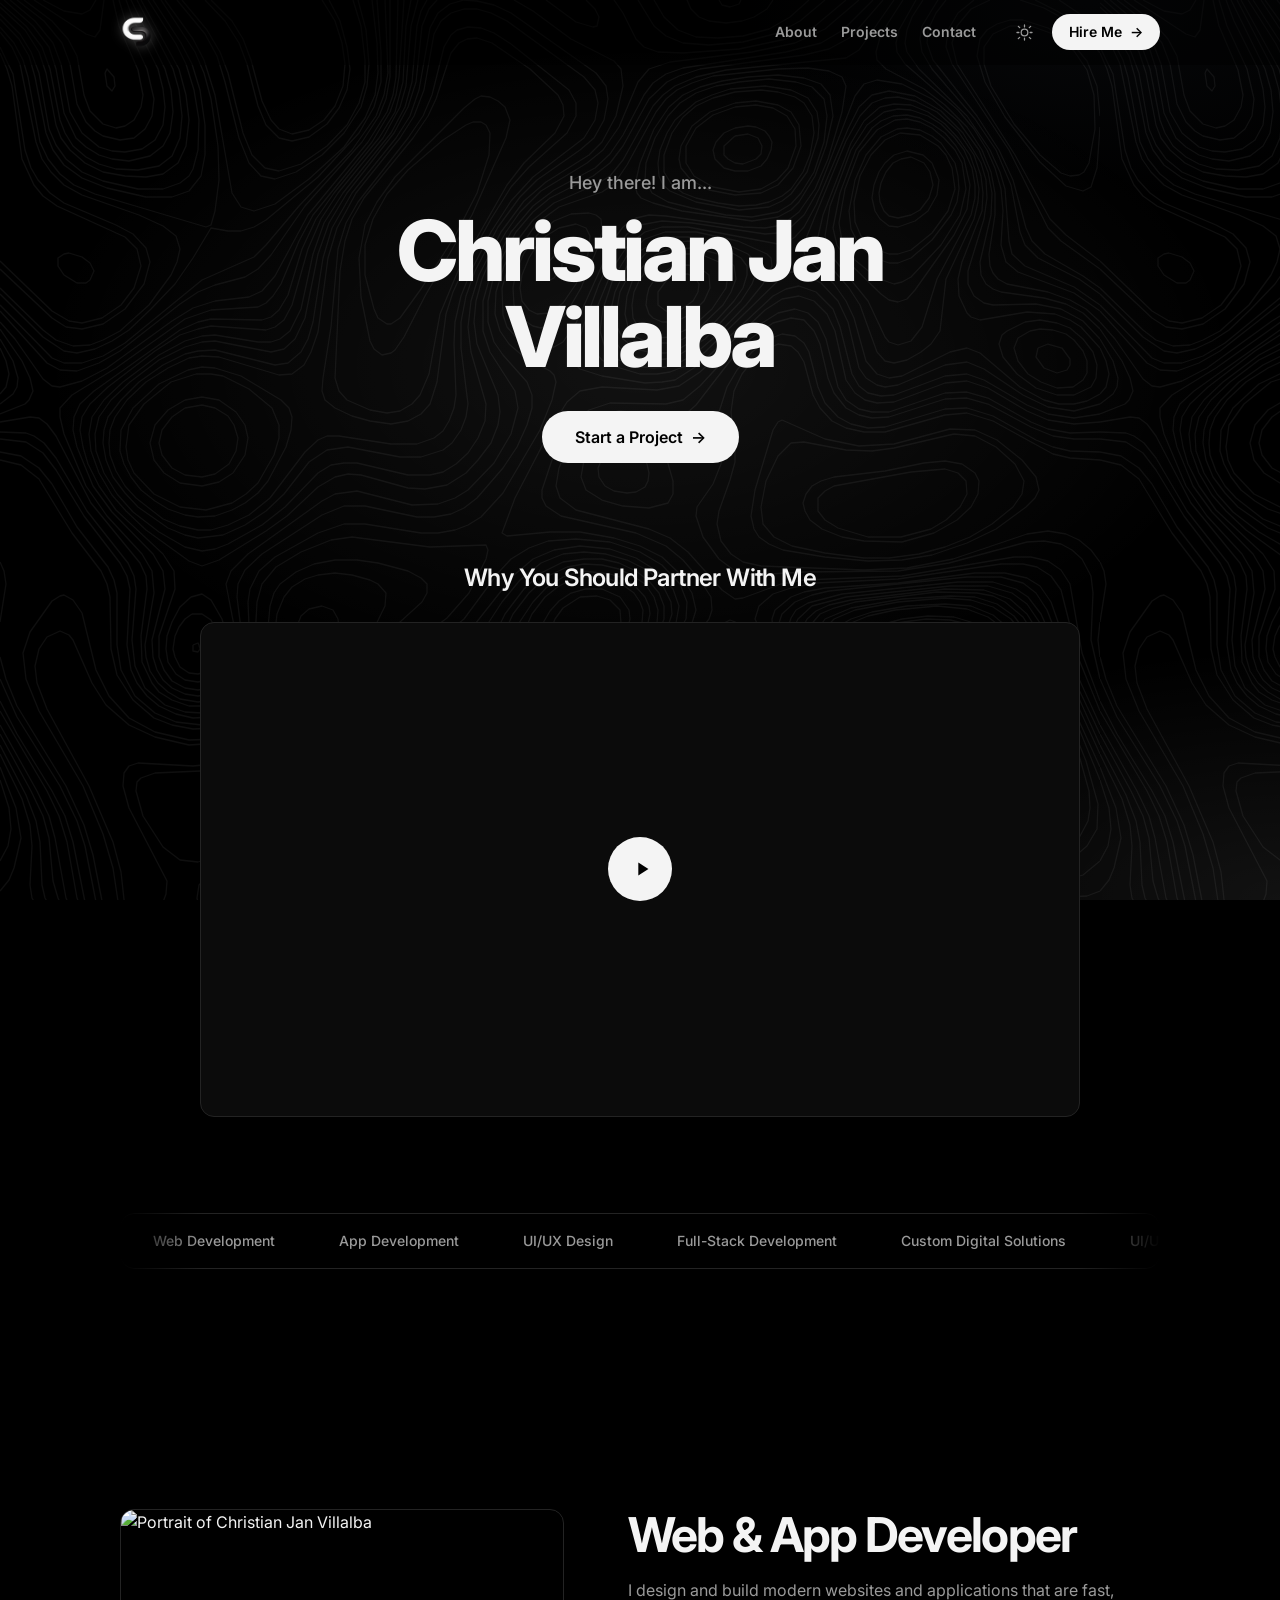
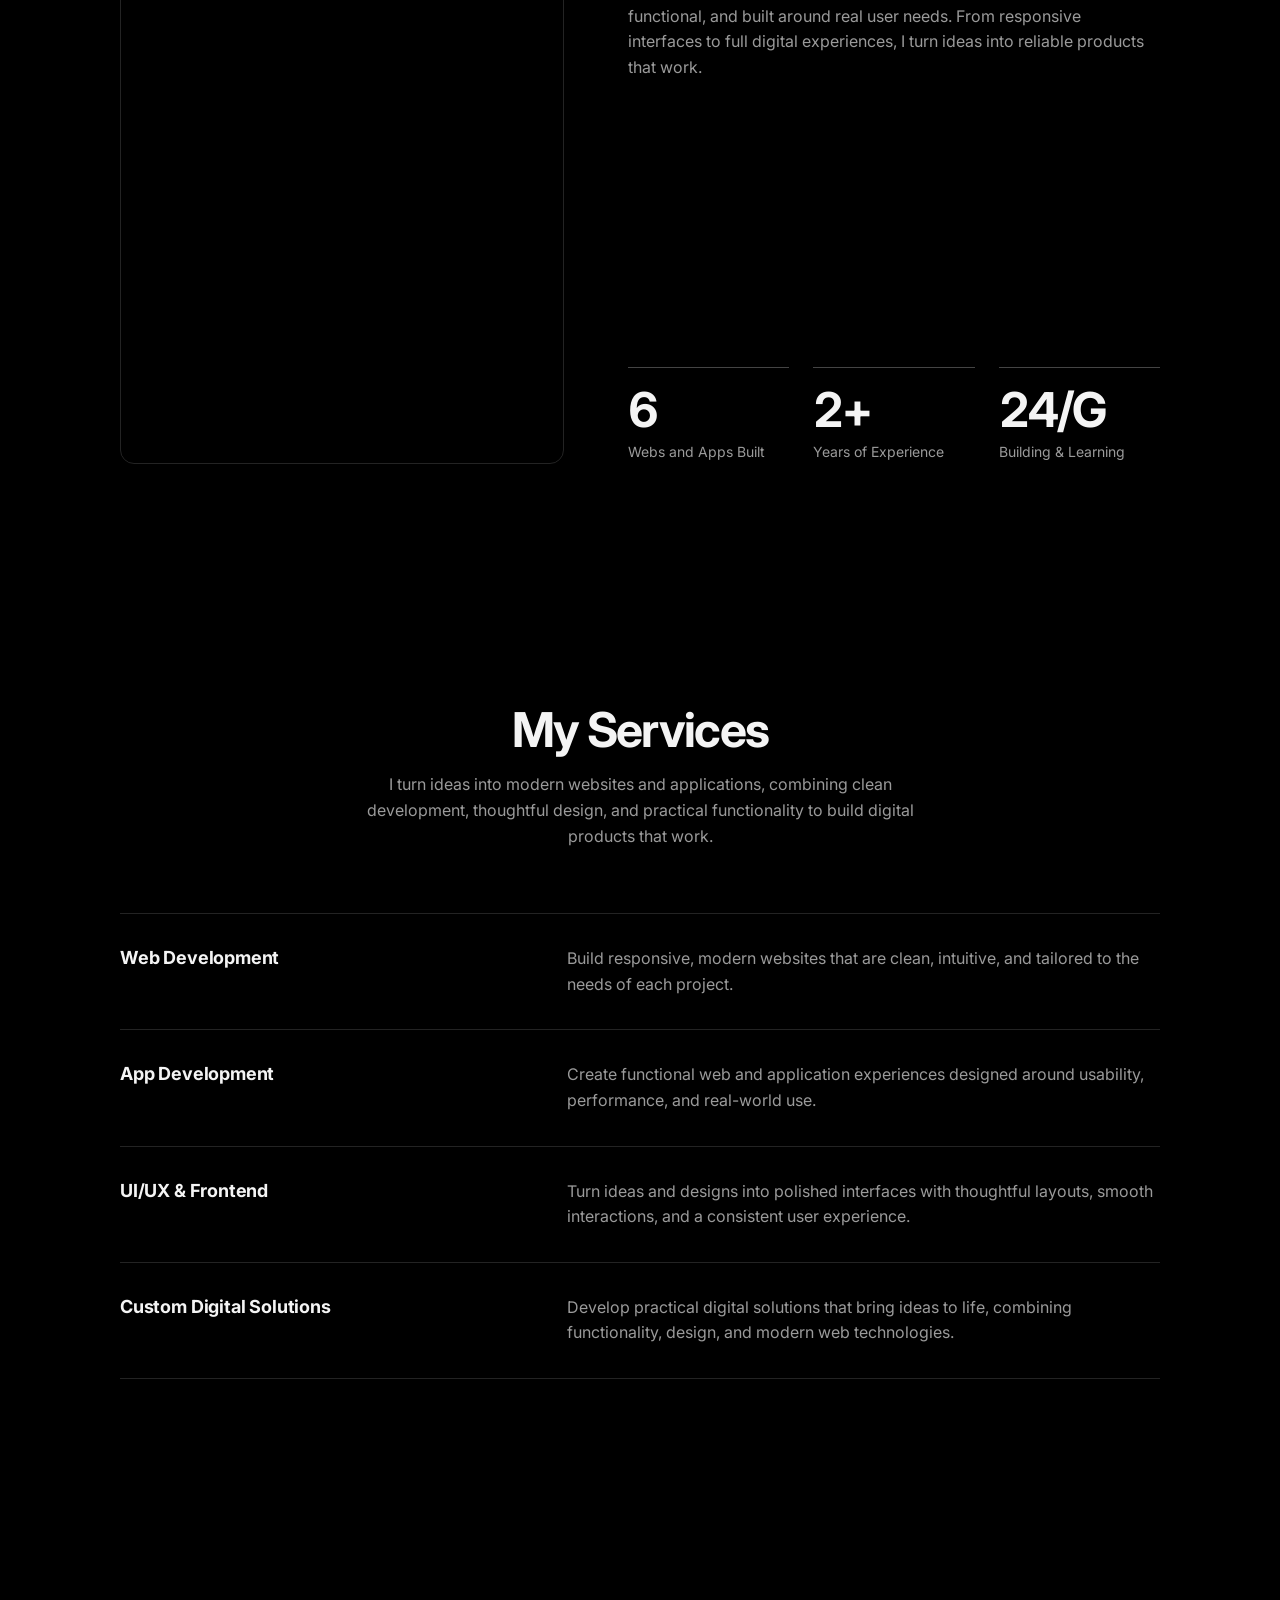
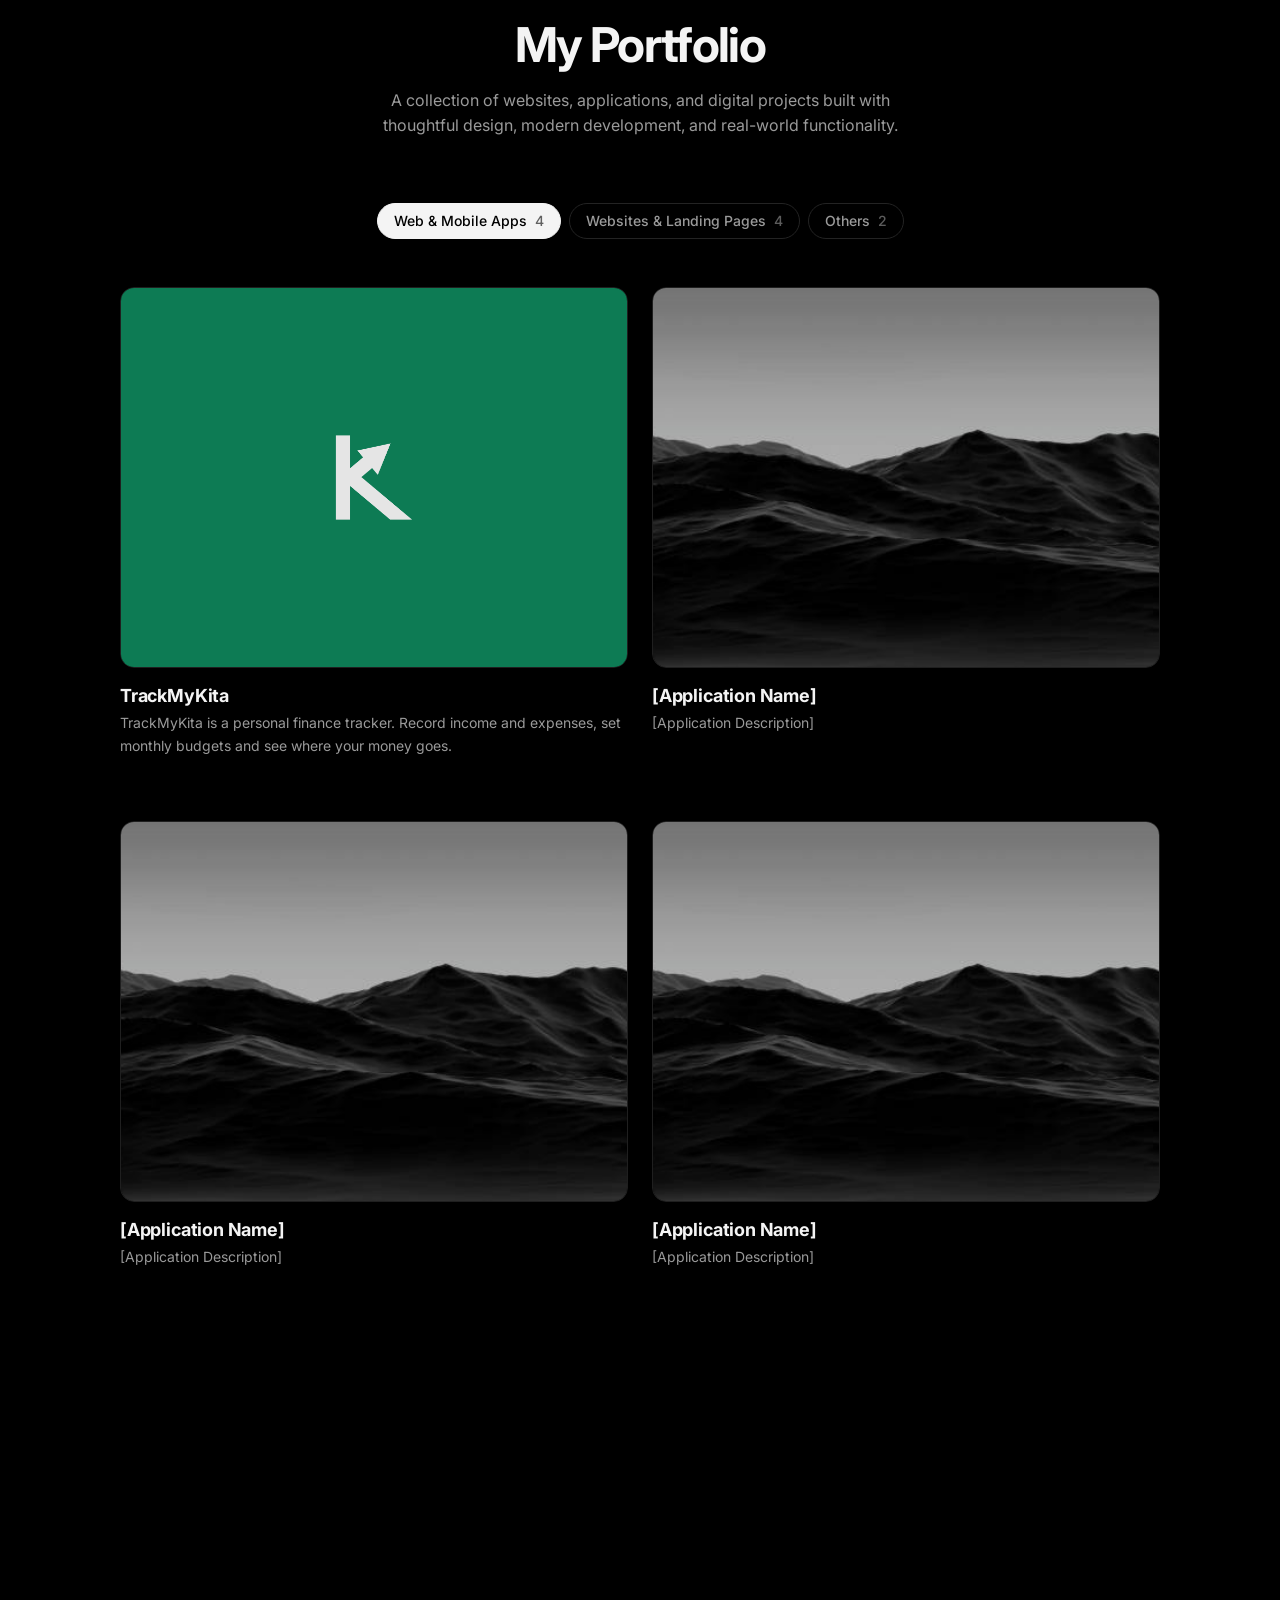
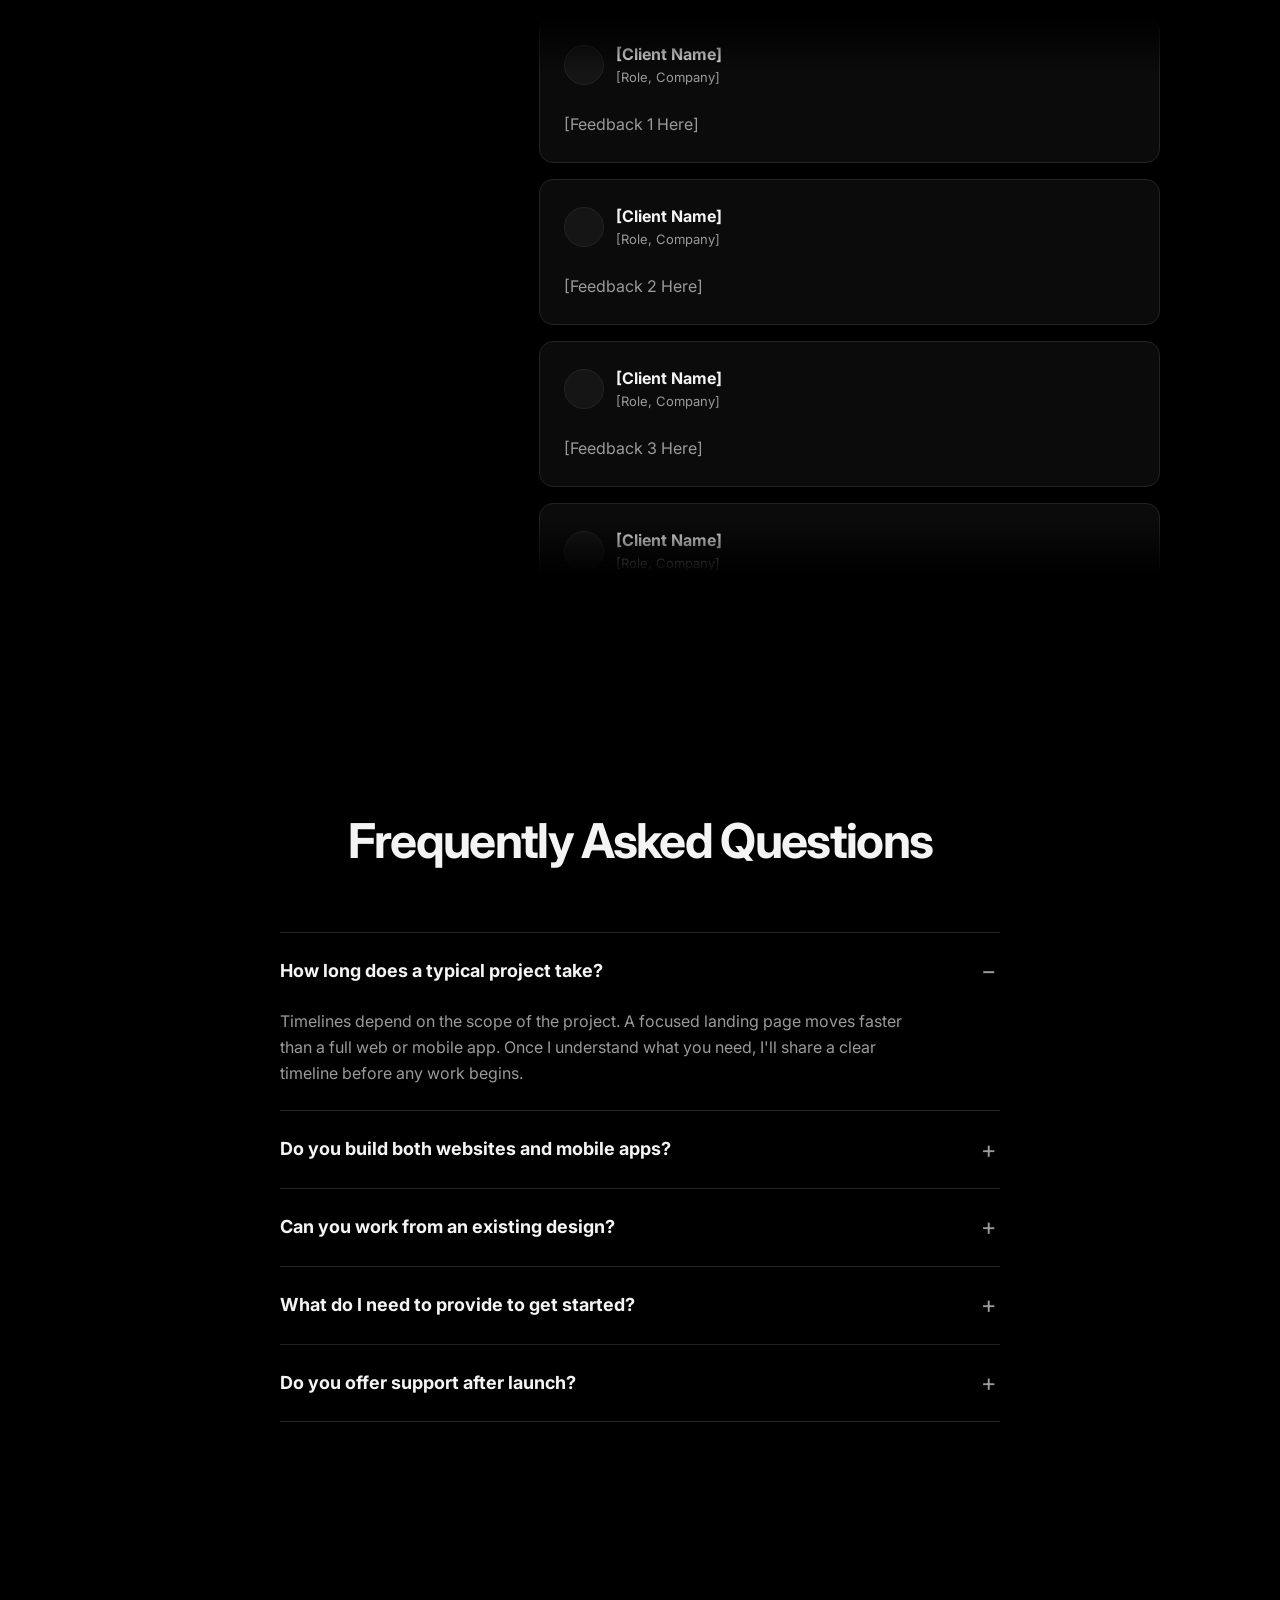
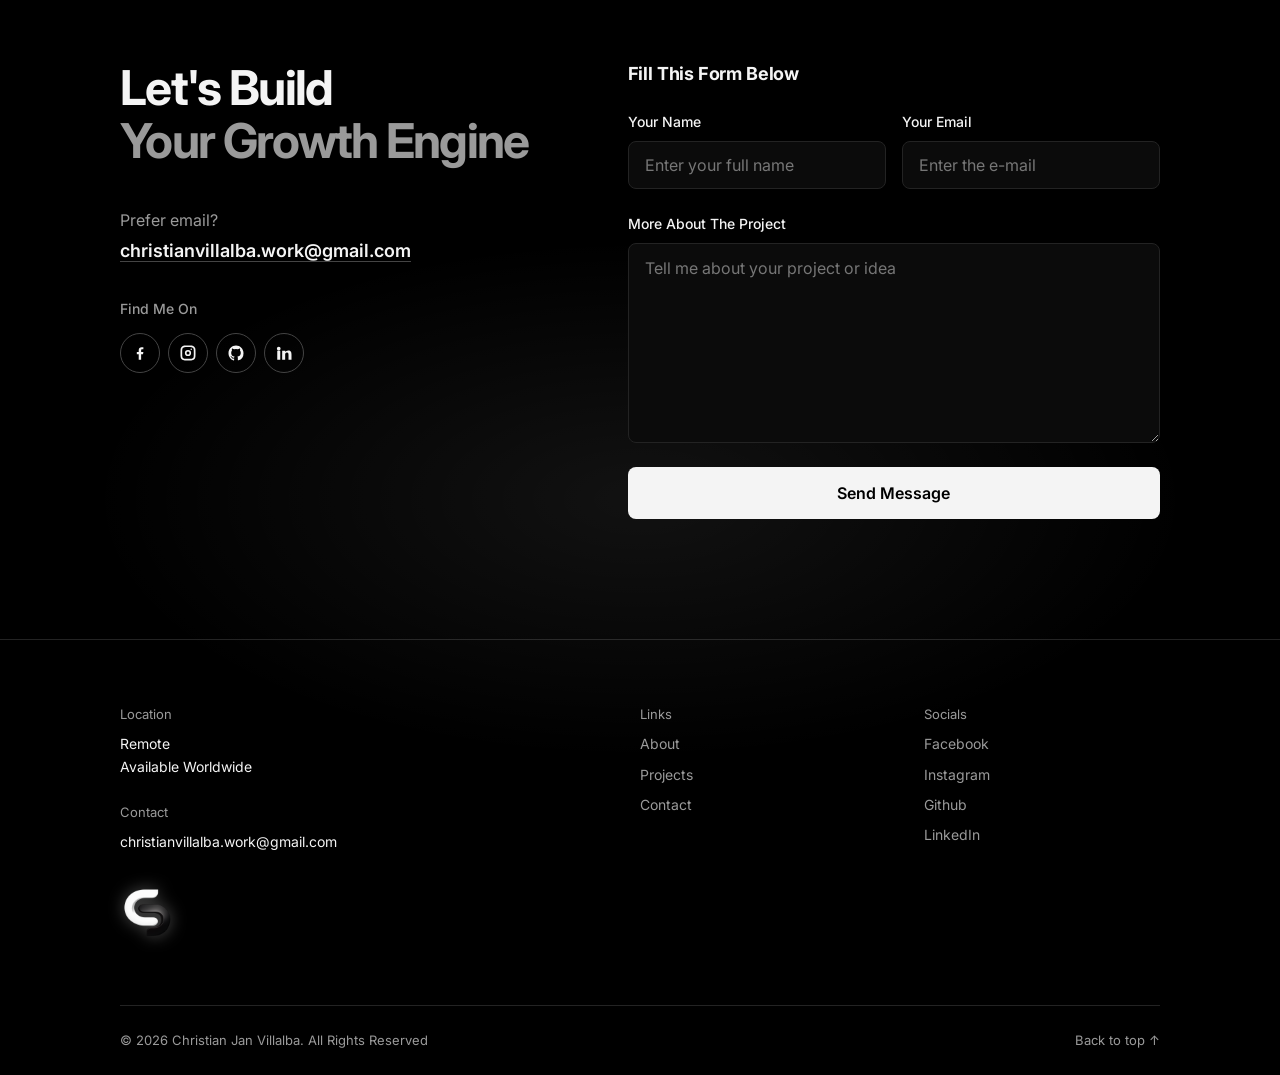
==== commit f4ab589e: "Visual fixes" ====
--- a/index.html
+++ b/index.html
@@ -195,38 +195,71 @@
     </div>
 
     <div class="portfolio-filters reveal" role="tablist" aria-label="Filter portfolio by category">
-      <button type="button" class="filter-btn is-active" data-filter="funnel">Websites & Landing Pages <span>4</span></button>
-      <button type="button" class="filter-btn" data-filter="automation">Web & Mobile Apps <span>4</span></button>
+      <button type="button" class="filter-btn is-active" data-filter="automation">Web & Mobile Apps <span>4</span></button>
+      <button type="button" class="filter-btn" data-filter="funnel">Websites & Landing Pages <span>4</span></button>
       <button type="button" class="filter-btn" data-filter="email">Others <span>2</span></button>
     </div>
 
     <div class="portfolio-grid reveal-row" id="portfolioGrid">
+      <article class="portfolio-card reveal" data-category="automation">
+        <div class="portfolio-image">
+          <a href="https://trackmykita.online" target="_blank" rel="noopener noreferrer">
+            <img src="kita-thumbnail.png" alt="[Application Name] preview" loading="lazy">
+          </a>
+        </div>
+        <div class="portfolio-body">
+          <h3><a href="https://trackmykita.online" target="_blank" rel="noopener">TrackMyKita</a></h3>
+          <p>TrackMyKita is a personal finance tracker. Record income and expenses, set monthly budgets and see where your money goes.</p>
+        </div>
+      </article>
+      <article class="portfolio-card reveal" data-category="automation">
+        <div class="portfolio-image">
+          <a href="#" target="_blank" rel="noopener noreferrer">
+            <img src="placeholder.jpg" alt="[Application Name] preview" loading="lazy">
+          </a>
+        </div>
+        <div class="portfolio-body">
+          <h3><a href="#" target="_blank" rel="noopener">[Application Name]</a></h3>
+          <p>[Application Description]</p>
+        </div>
+      </article>
+      <article class="portfolio-card reveal" data-category="automation">
+        <div class="portfolio-image">
+          <a href="#" target="_blank" rel="noopener noreferrer">
+            <img src="placeholder.jpg" alt="[Application Name] preview" loading="lazy">
+          </a>
+        </div>
+        <div class="portfolio-body">
+          <h3><a href="#" target="_blank" rel="noopener">[Application Name]</a></h3>
+          <p>[Application Description]</p>
+        </div>
+      </article>
+      <article class="portfolio-card reveal" data-category="automation">
+        <div class="portfolio-image">
+          <a href="#" target="_blank" rel="noopener noreferrer">
+            <img src="placeholder.jpg" alt="[Application Name] preview" loading="lazy">
+          </a>
+        </div>
+        <div class="portfolio-body">
+          <h3><a href="#" target="_blank" rel="noopener">[Application Name]</a></h3>
+          <p>[Application Description]</p>
+        </div>
+      </article>
       <article class="portfolio-card reveal" data-category="funnel">
         <div class="portfolio-image">
           <a href="https://cj-vllb.github.io/Apex-Physique/" target="_blank" rel="noopener noreferrer">
-            <img src="website1.png" alt="Apex Physique website preview" loading="lazy">
-          </a>
-        </div>
-        <div class="portfolio-body">
-          <h3><a href="https://cj-vllb.github.io/Apex-Physique/" target="_blank" rel="noopener">Apex Physique Website</a></h3>
-          <p>A fitness landing page and booking experience that guides visitors toward a consultation.</p>
+            <img src="placeholder.jpg" alt="Apex Physique website preview" loading="lazy">
+          </a>
+        </div>
+        <div class="portfolio-body">
+          <h3><a href="https://cj-vllb.github.io/Apex-Physique/" target="_blank" rel="noopener">[Website Name]</a></h3>
+          <p>[Website Description]</p>
         </div>
       </article>
       <article class="portfolio-card reveal" data-category="funnel">
         <div class="portfolio-image">
           <a href="#" target="_blank" rel="noopener noreferrer">
-            <img src="website2.png" alt="Praystation Bible website preview" loading="lazy">
-          </a>
-        </div>
-        <div class="portfolio-body">
-          <h3><a href="#" target="_blank" rel="noopener">Praystation Bible Website</a></h3>
-          <p>A Bible reading, journaling, and prayer web experience with daily verses and reading streaks.</p>
-        </div>
-      </article>
-      <article class="portfolio-card reveal" data-category="funnel">
-        <div class="portfolio-image">
-          <a href="#" target="_blank" rel="noopener noreferrer">
-            <img src="placeholder.jpg" alt="[Website Name] preview" loading="lazy">
+            <img src="placeholder.jpg" alt="Praystation Bible website preview" loading="lazy">
           </a>
         </div>
         <div class="portfolio-body">
@@ -245,48 +278,15 @@
           <p>[Website Description]</p>
         </div>
       </article>
-      <article class="portfolio-card reveal" data-category="automation">
-        <div class="portfolio-image">
-          <a href="#" target="_blank" rel="noopener noreferrer">
-            <img src="placeholder.jpg" alt="[Application Name] preview" loading="lazy">
-          </a>
-        </div>
-        <div class="portfolio-body">
-          <h3><a href="#" target="_blank" rel="noopener">[Application Name]</a></h3>
-          <p>[Application Description]</p>
-        </div>
-      </article>
-      <article class="portfolio-card reveal" data-category="automation">
-        <div class="portfolio-image">
-          <a href="#" target="_blank" rel="noopener noreferrer">
-            <img src="placeholder.jpg" alt="[Application Name] preview" loading="lazy">
-          </a>
-        </div>
-        <div class="portfolio-body">
-          <h3><a href="#" target="_blank" rel="noopener">[Application Name]</a></h3>
-          <p>[Application Description]</p>
-        </div>
-      </article>
-      <article class="portfolio-card reveal" data-category="automation">
-        <div class="portfolio-image">
-          <a href="#" target="_blank" rel="noopener noreferrer">
-            <img src="placeholder.jpg" alt="[Application Name] preview" loading="lazy">
-          </a>
-        </div>
-        <div class="portfolio-body">
-          <h3><a href="#" target="_blank" rel="noopener">[Application Name]</a></h3>
-          <p>[Application Description]</p>
-        </div>
-      </article>
-      <article class="portfolio-card reveal" data-category="automation">
-        <div class="portfolio-image">
-          <a href="#" target="_blank" rel="noopener noreferrer">
-            <img src="placeholder.jpg" alt="[Application Name] preview" loading="lazy">
-          </a>
-        </div>
-        <div class="portfolio-body">
-          <h3><a href="#" target="_blank" rel="noopener">[Application Name]</a></h3>
-          <p>[Application Description]</p>
+      <article class="portfolio-card reveal" data-category="funnel">
+        <div class="portfolio-image">
+          <a href="#" target="_blank" rel="noopener noreferrer">
+            <img src="placeholder.jpg" alt="[Website Name] preview" loading="lazy">
+          </a>
+        </div>
+        <div class="portfolio-body">
+          <h3><a href="#" target="_blank" rel="noopener">[Website Name]</a></h3>
+          <p>[Website Description]</p>
         </div>
       </article>
       <article class="portfolio-card reveal" data-category="email">
--- a/styles.css
+++ b/styles.css
@@ -318,7 +318,7 @@
 .portfolio-image a { position: relative; display: block; overflow: hidden; border-radius: var(--radius-md); }
 .portfolio-image a::before {
   content: ""; position: absolute; inset: 0; z-index: 1; pointer-events: none;
-  background: rgba(0, 0, 0, 0.24); transition: background-color 300ms var(--ease);
+  background: rgba(0, 0, 0, 0.10); transition: background-color 300ms var(--ease);
 }
 .portfolio-image a::after {
   content: ""; position: absolute; inset: 0; z-index: 2; margin: auto; width: 30px; height: 30px; pointer-events: none;
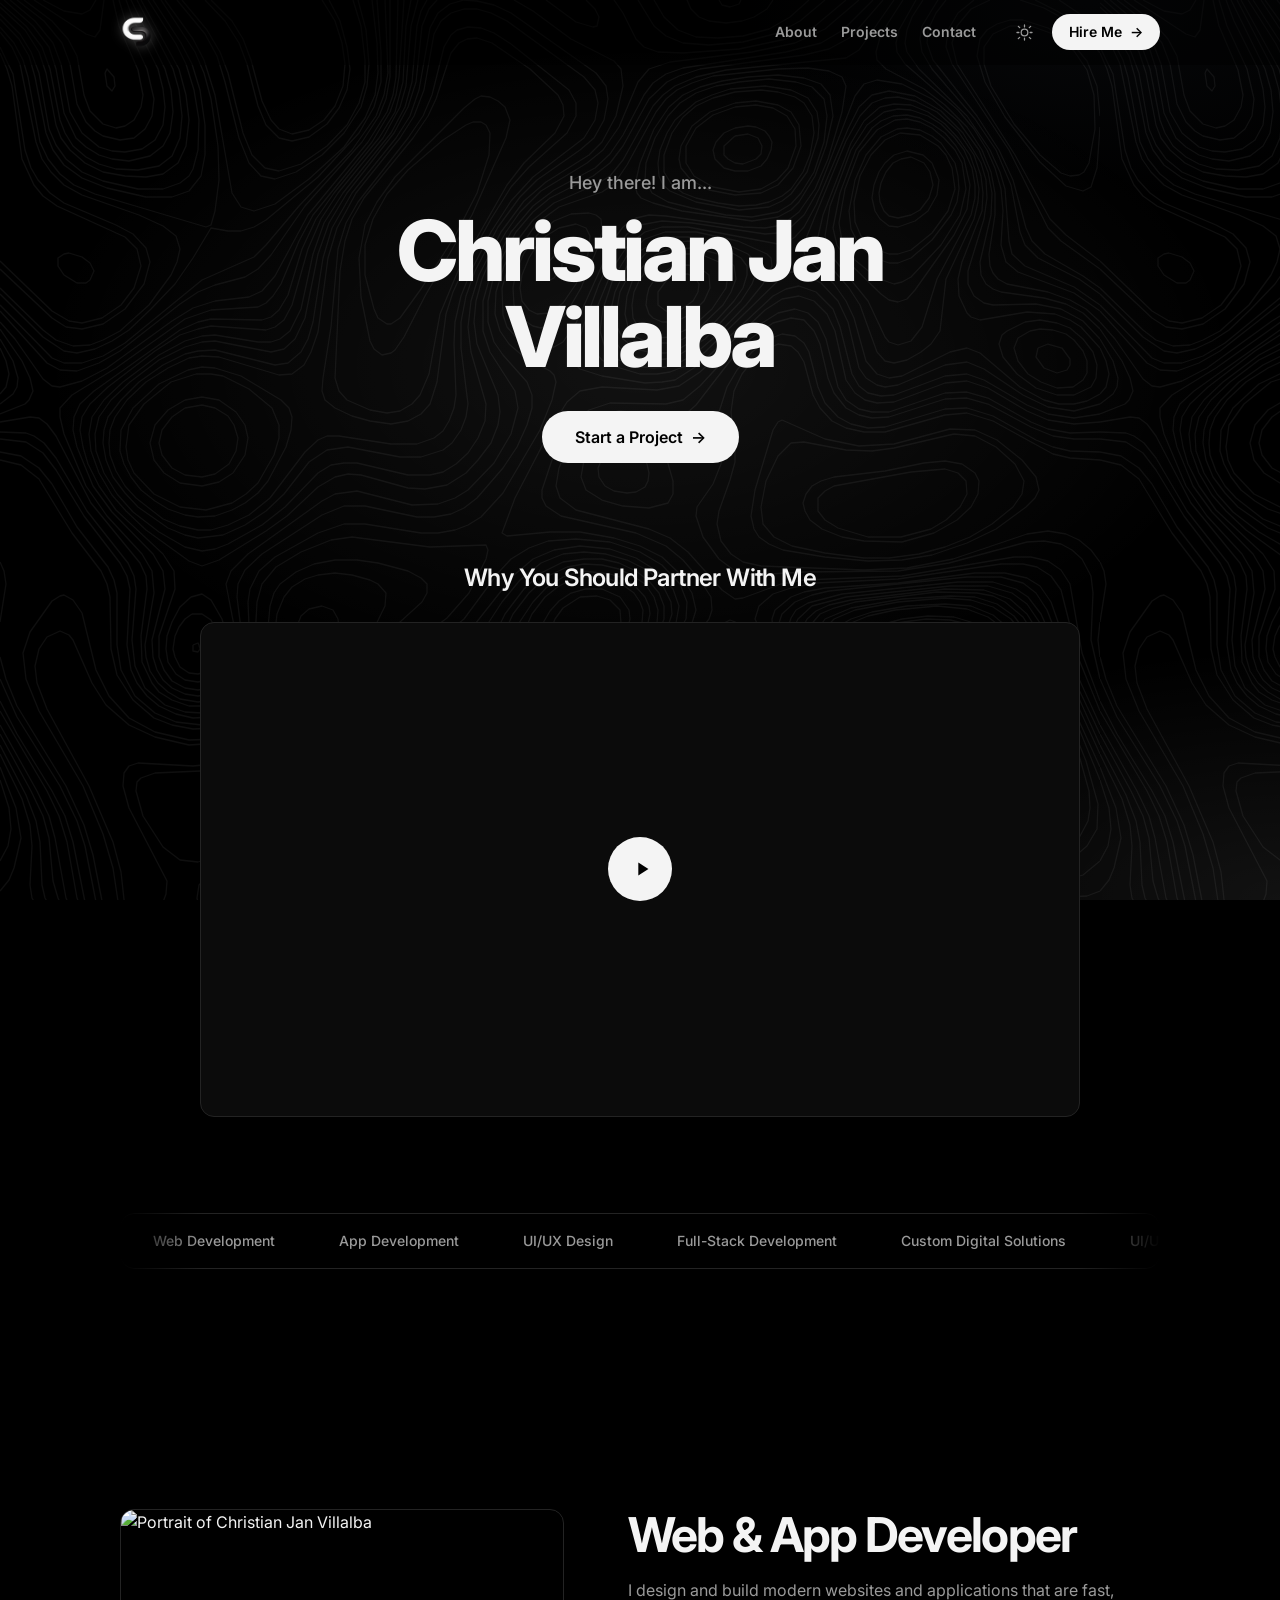
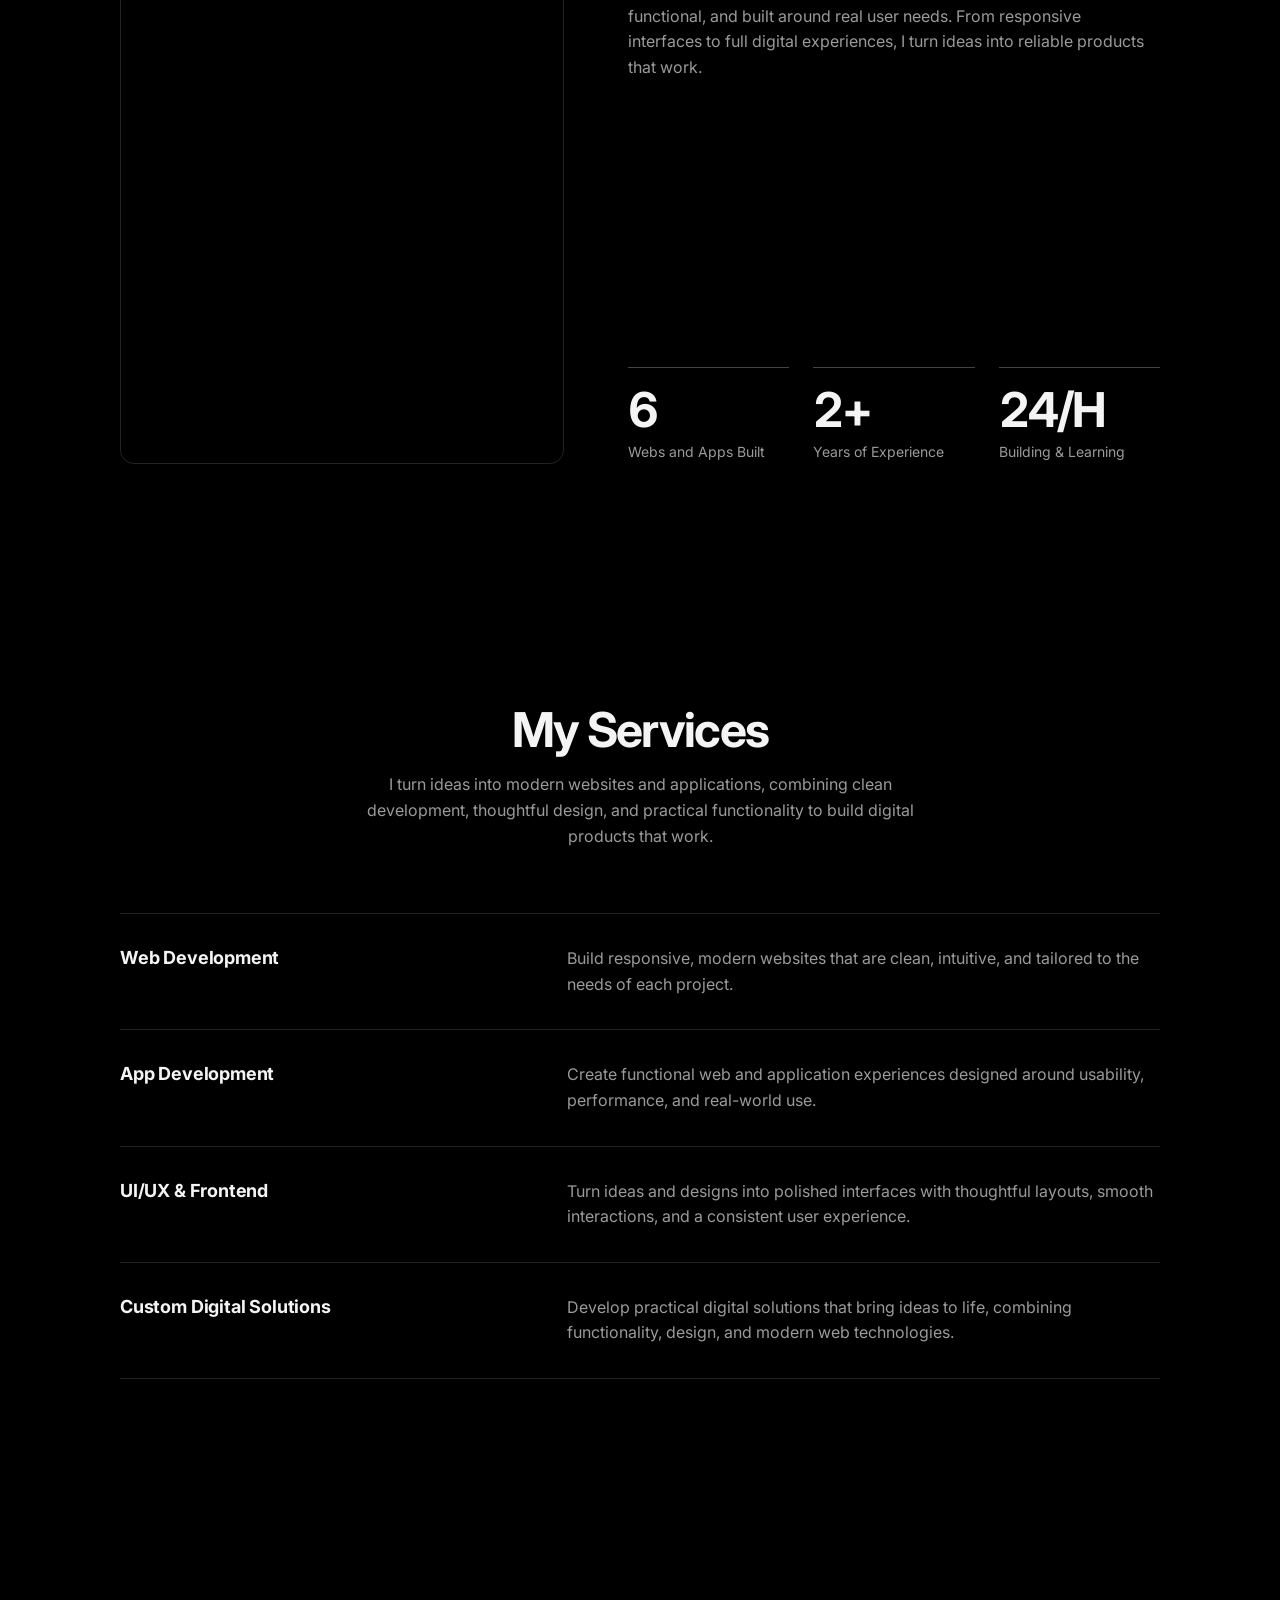
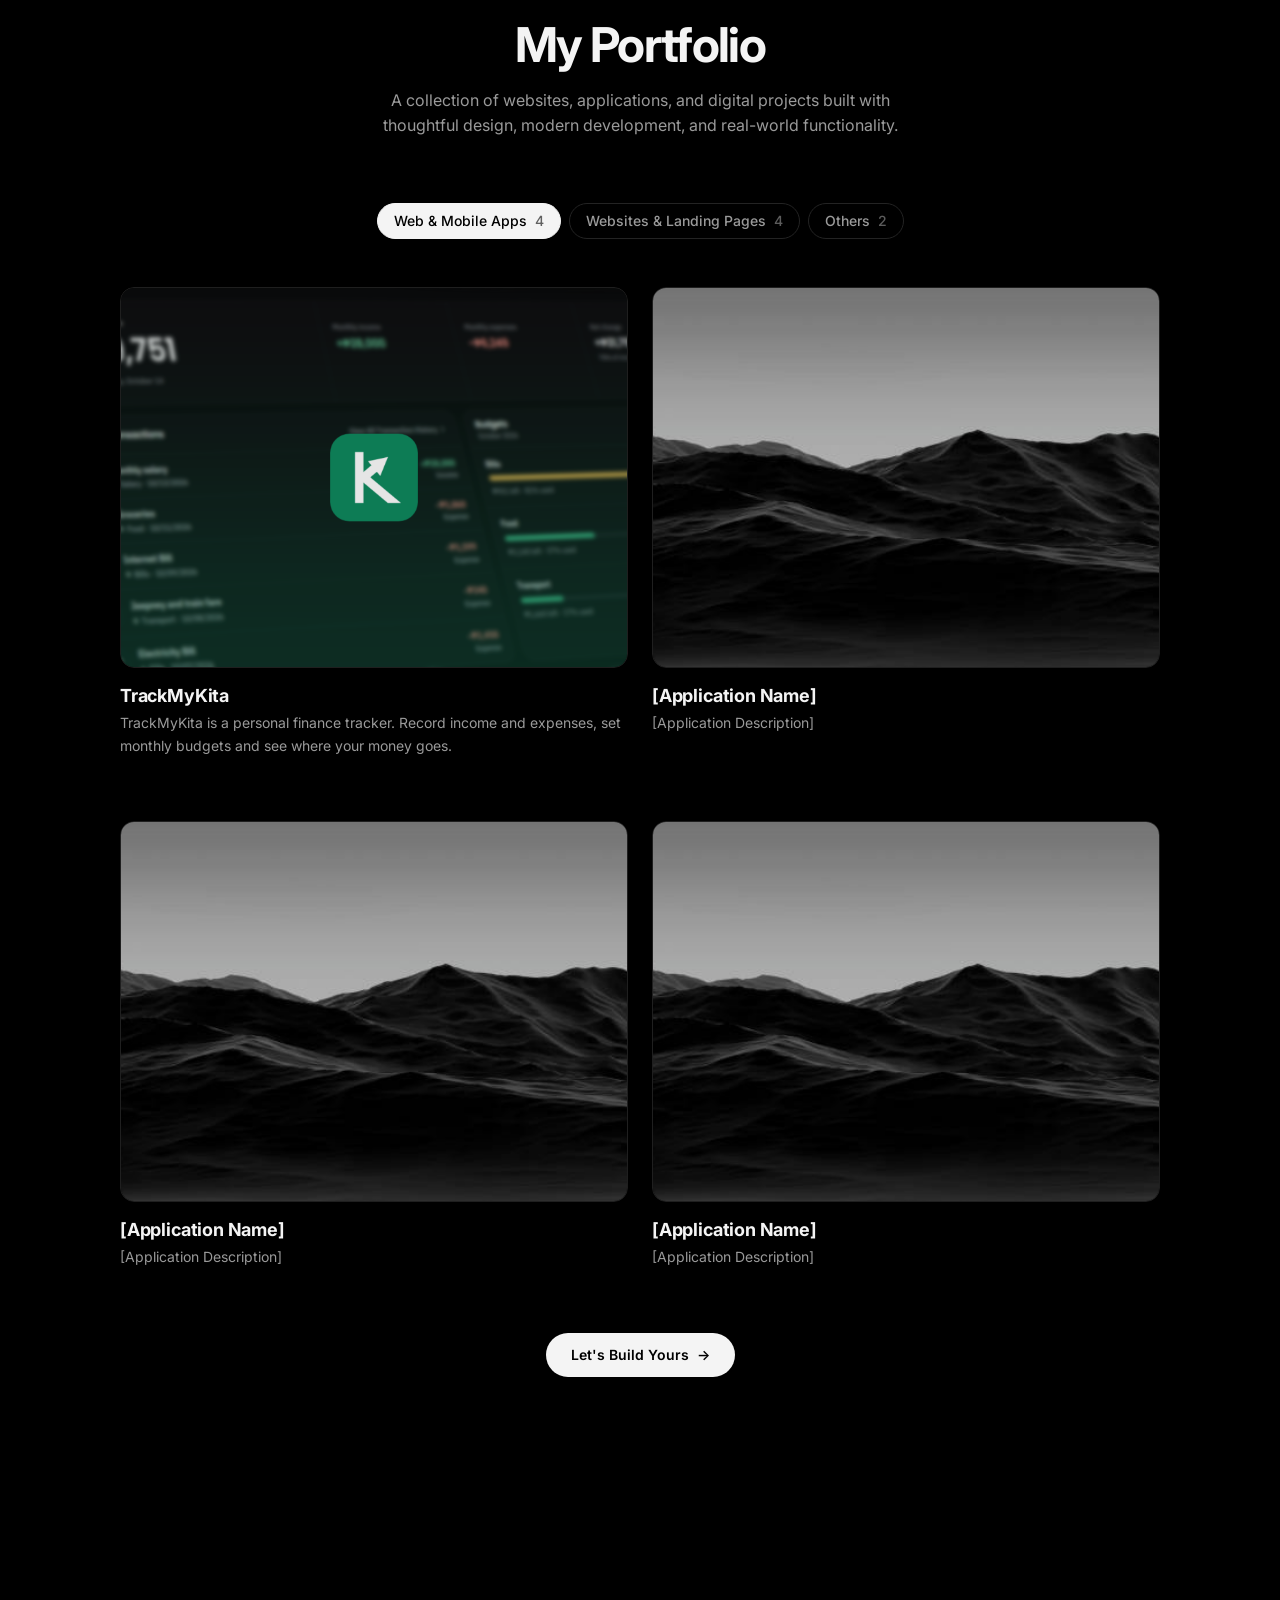
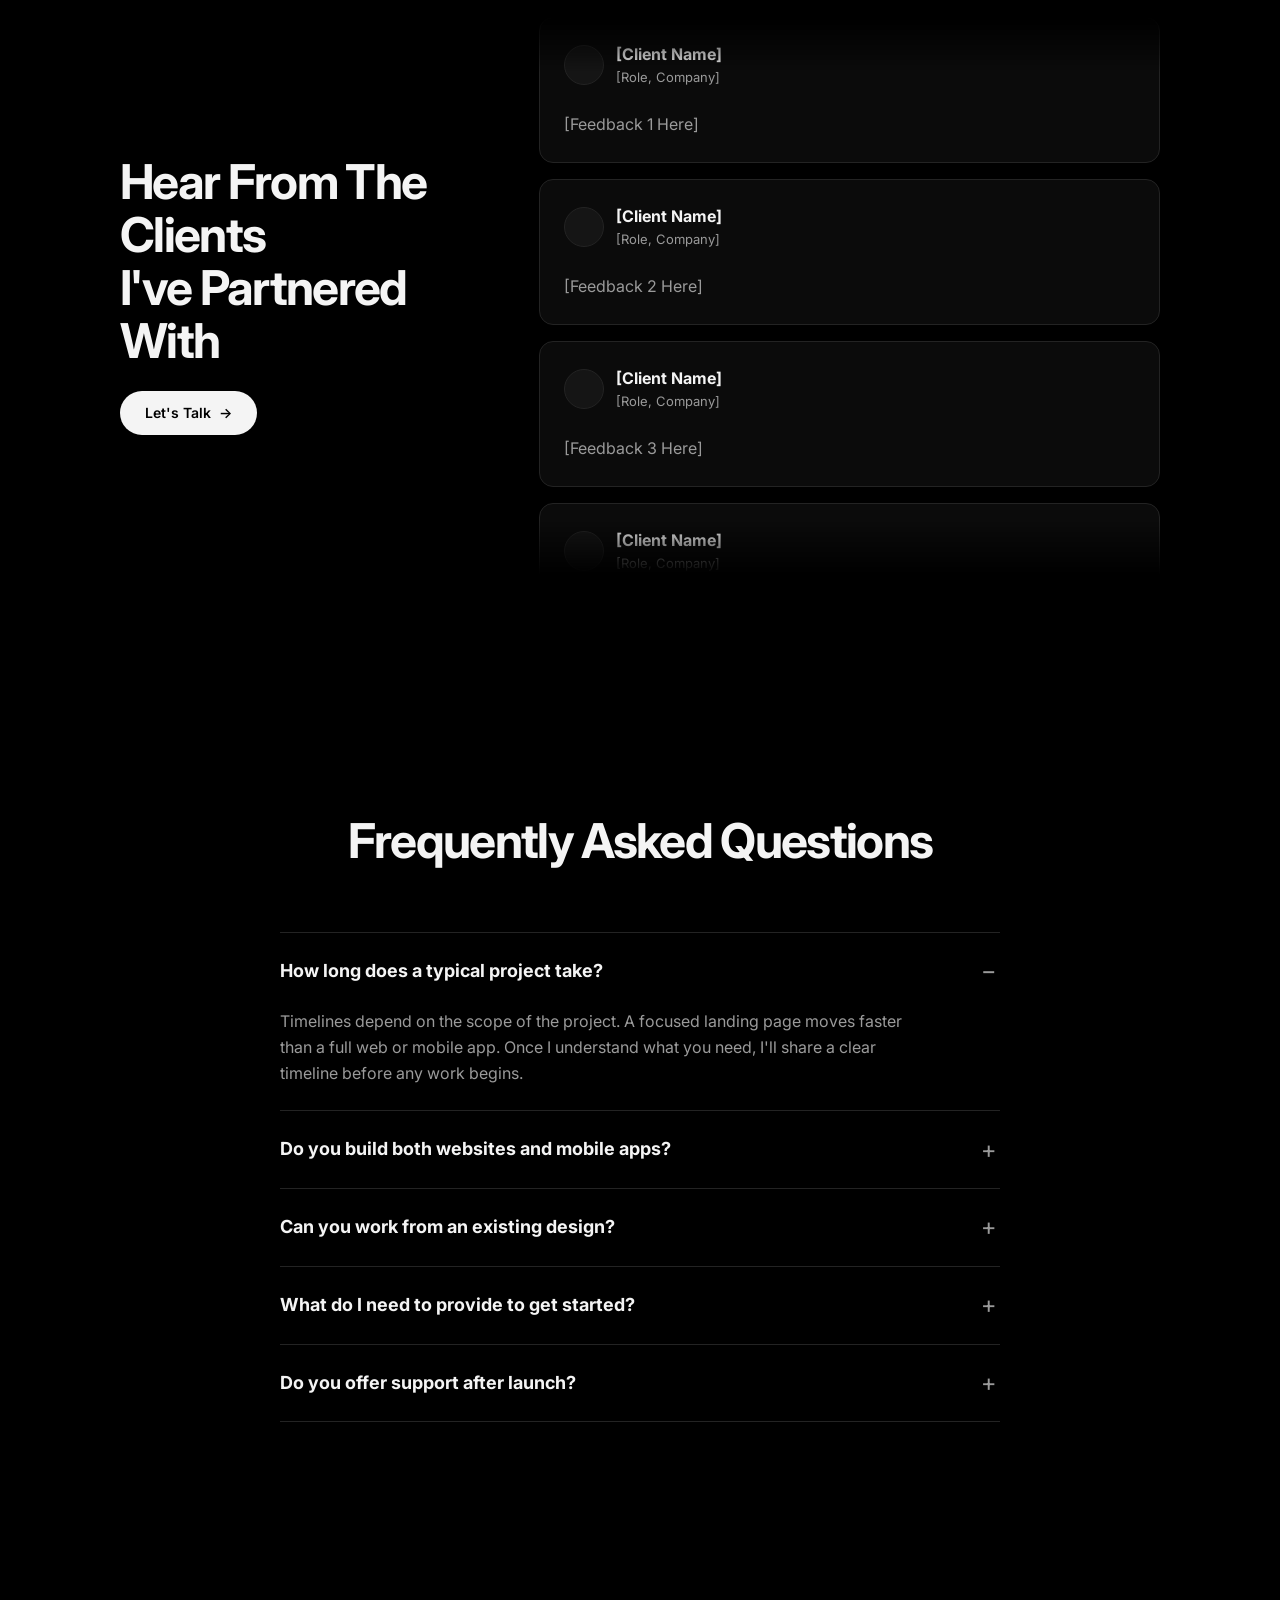
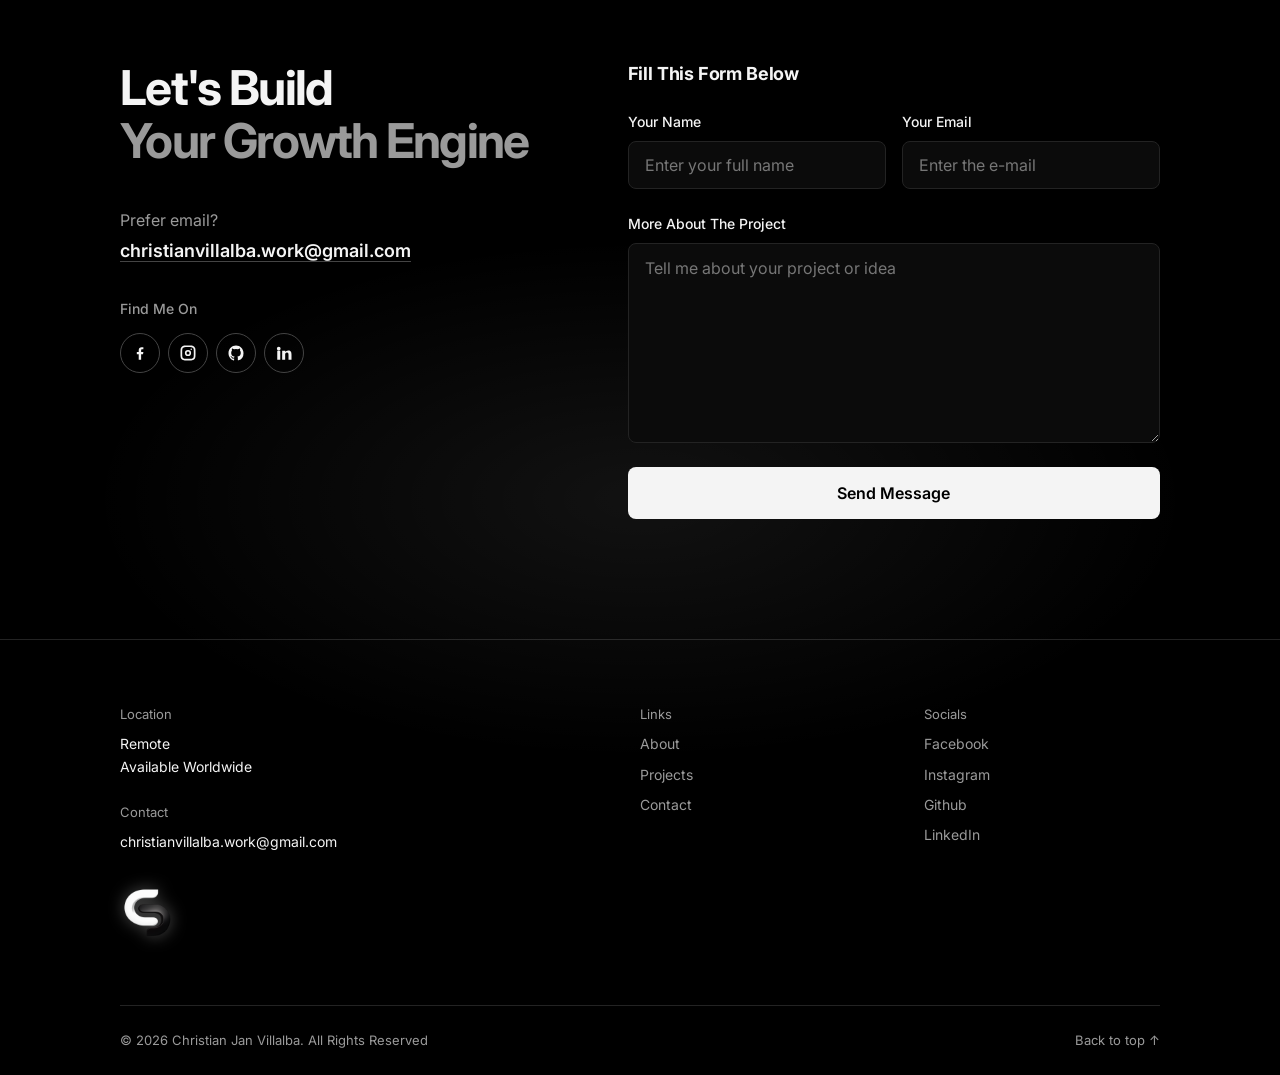
==== commit f0d51cb8: "Added more work samples" ====
--- a/index.html
+++ b/index.html
@@ -248,12 +248,12 @@
       <article class="portfolio-card reveal" data-category="funnel">
         <div class="portfolio-image">
           <a href="https://cj-vllb.github.io/Apex-Physique/" target="_blank" rel="noopener noreferrer">
-            <img src="placeholder.jpg" alt="Apex Physique website preview" loading="lazy">
-          </a>
-        </div>
-        <div class="portfolio-body">
-          <h3><a href="https://cj-vllb.github.io/Apex-Physique/" target="_blank" rel="noopener">[Website Name]</a></h3>
-          <p>[Website Description]</p>
+            <img src="apex-thumbnail.png" alt="Apex Physique website preview" loading="lazy">
+          </a>
+        </div>
+        <div class="portfolio-body">
+          <h3><a href="https://cj-vllb.github.io/Apex-Physique/" target="_blank" rel="noopener">Apex Physique</a></h3>
+          <p>Apex Physique is a conversion-focused landing page for a fat-loss coaching program for busy professionals with two-step application and booking flow.</p>
         </div>
       </article>
       <article class="portfolio-card reveal" data-category="funnel">
@@ -263,7 +263,7 @@
           </a>
         </div>
         <div class="portfolio-body">
-          <h3><a href="#" target="_blank" rel="noopener">[Website Name]</a></h3>
+          <h3><a href="" target="_blank" rel="noopener">[Website Name]</a></h3>
           <p>[Website Description]</p>
         </div>
       </article>
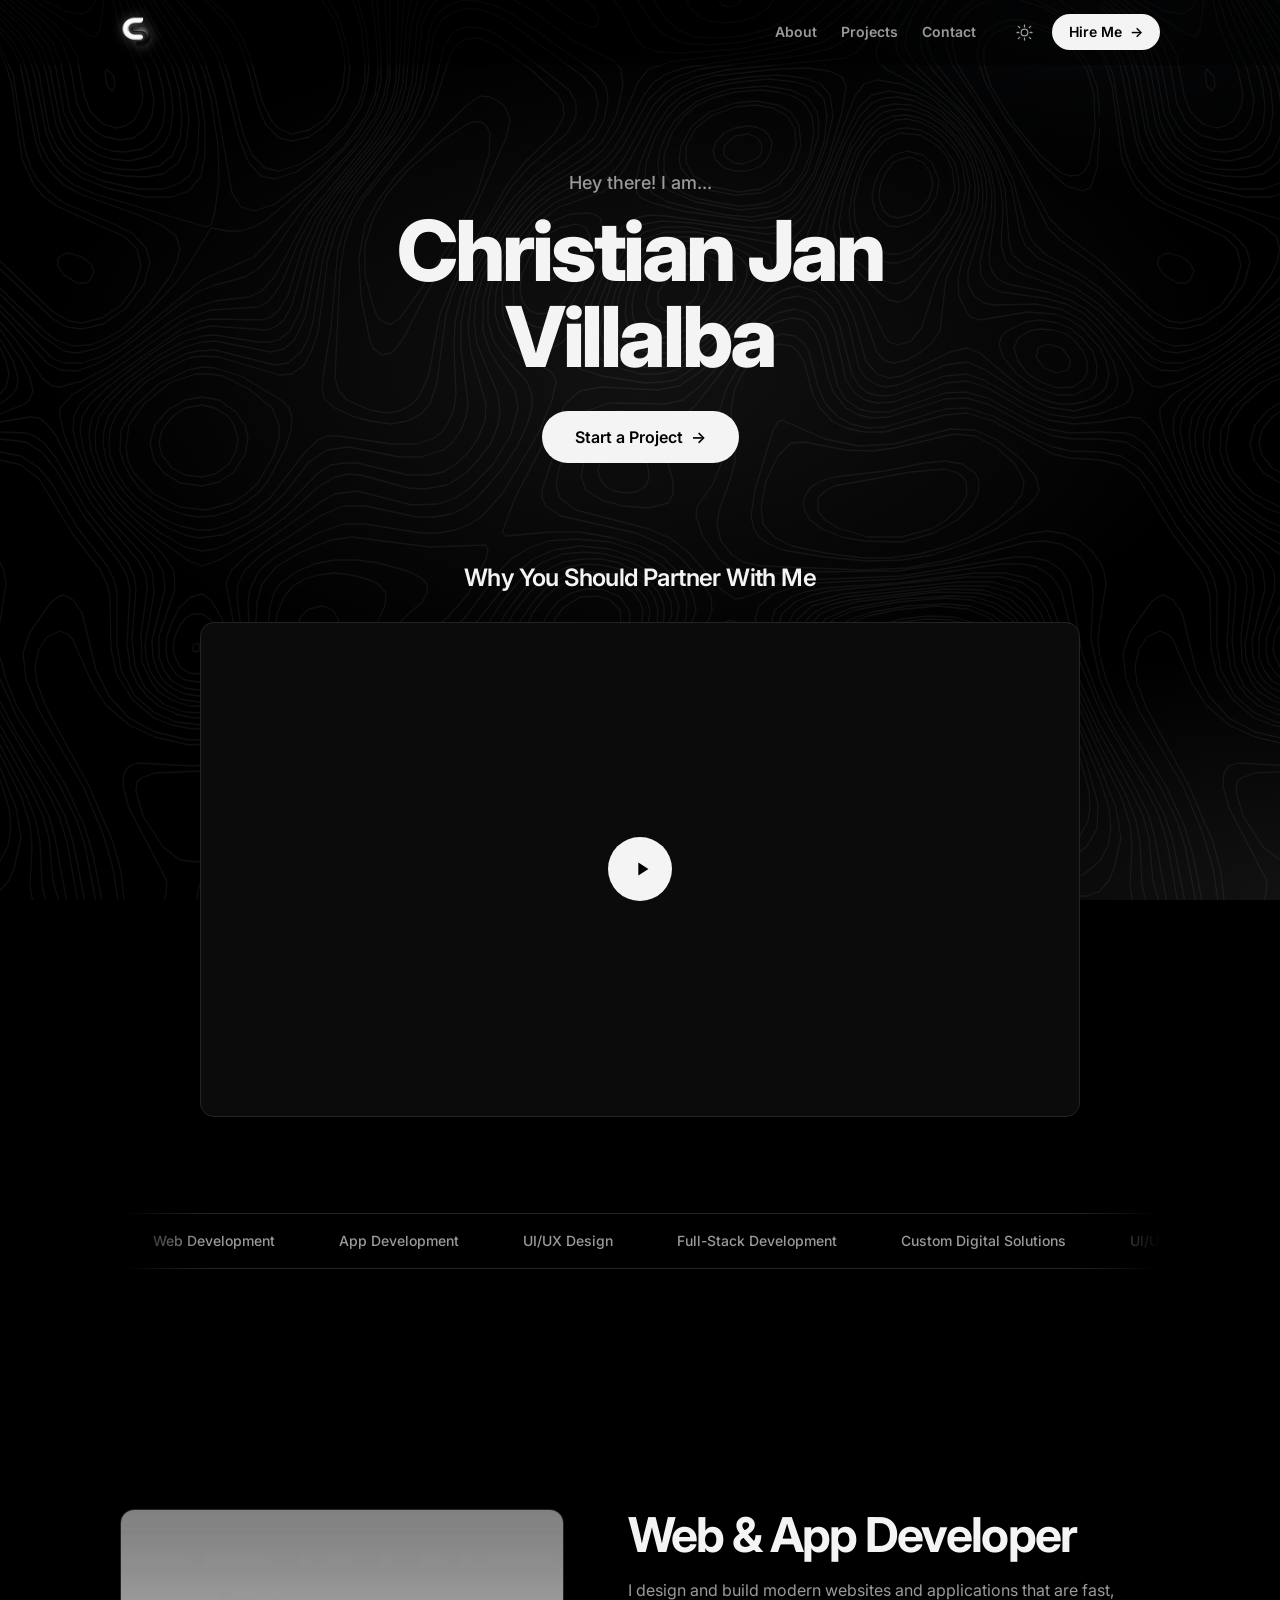
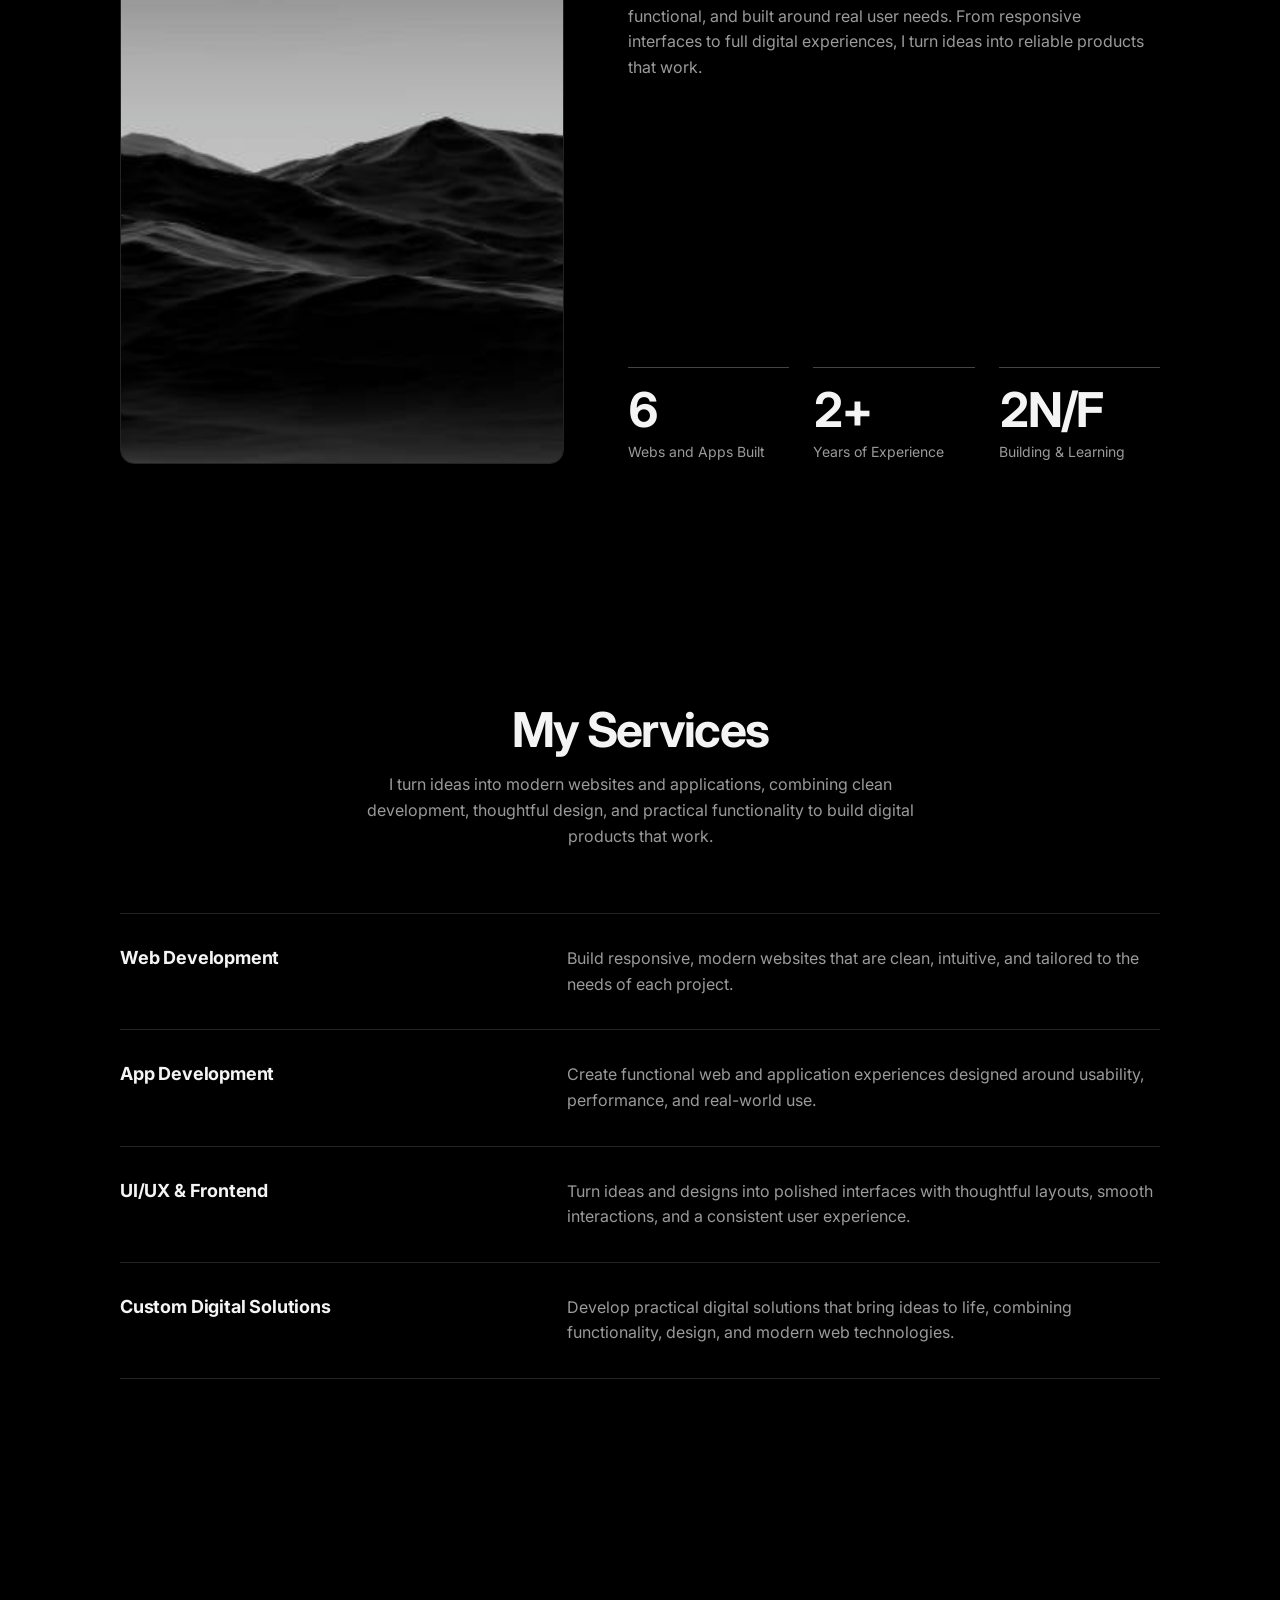
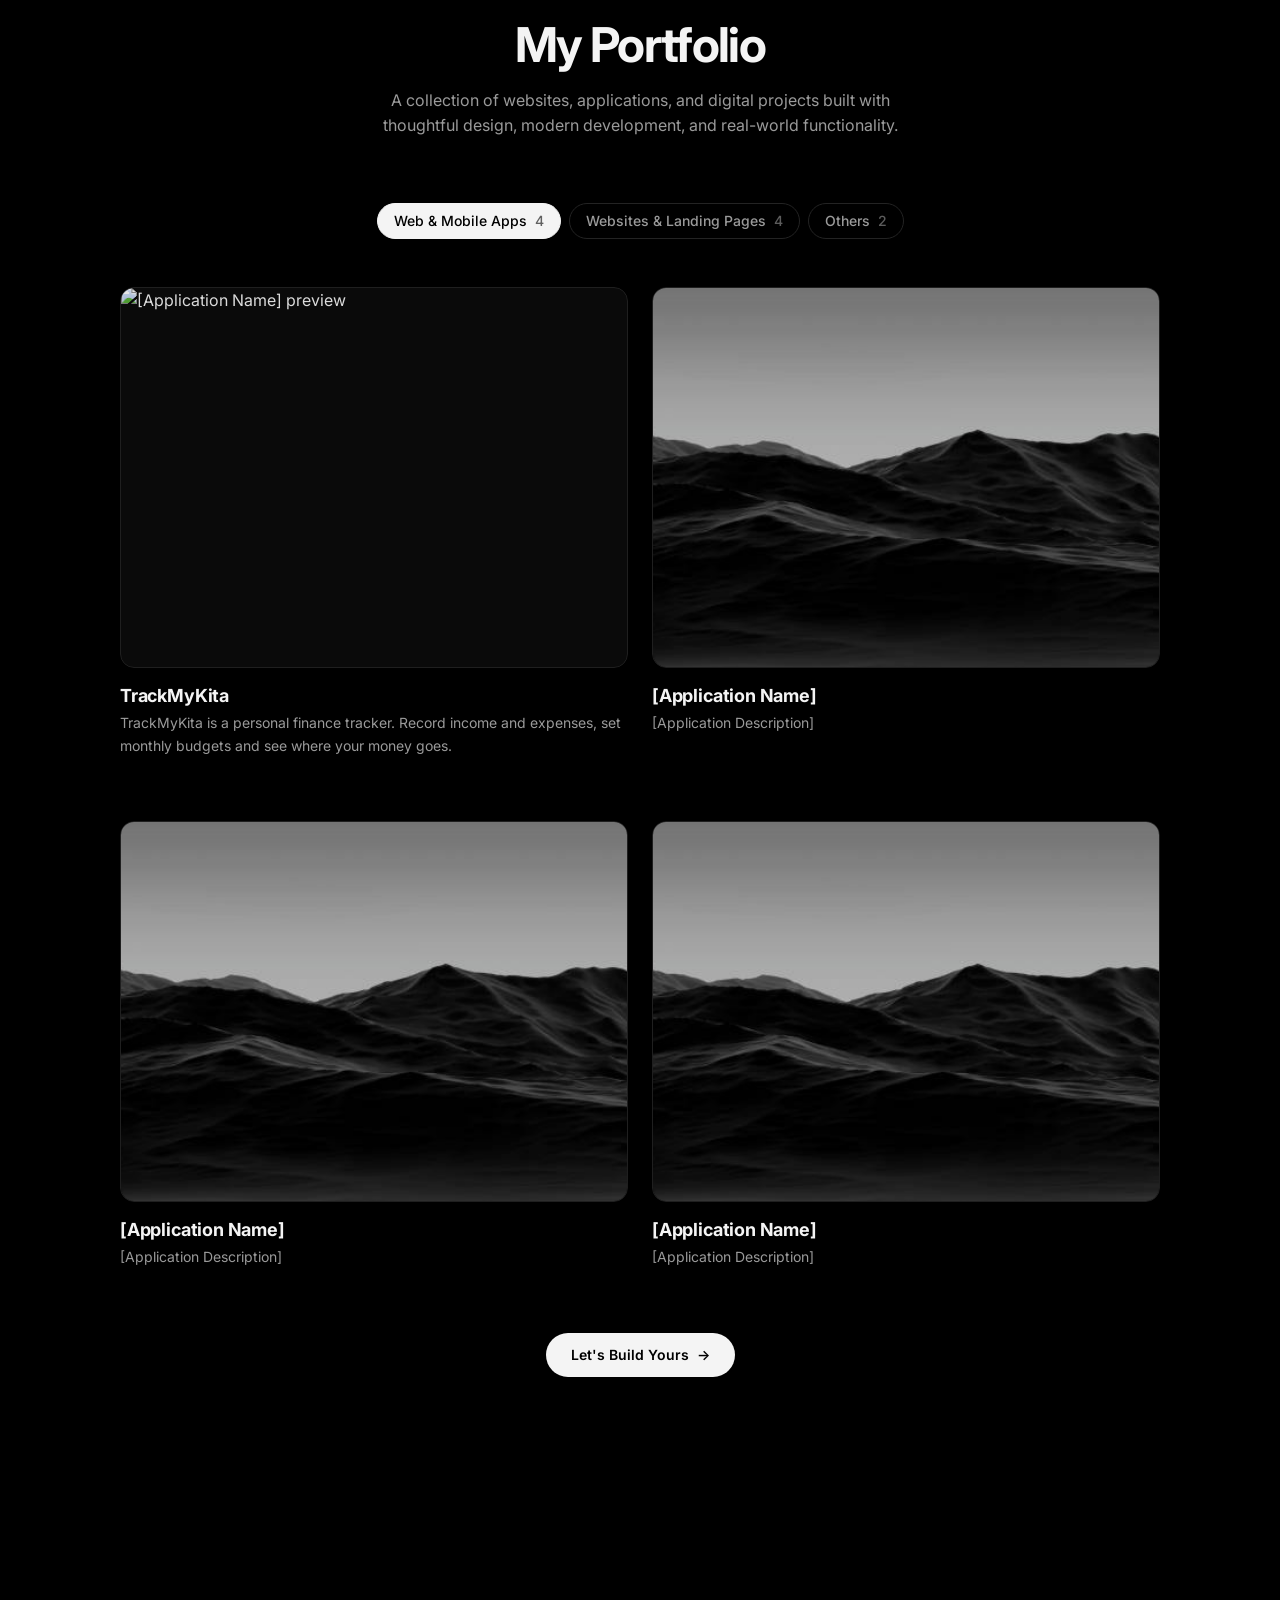
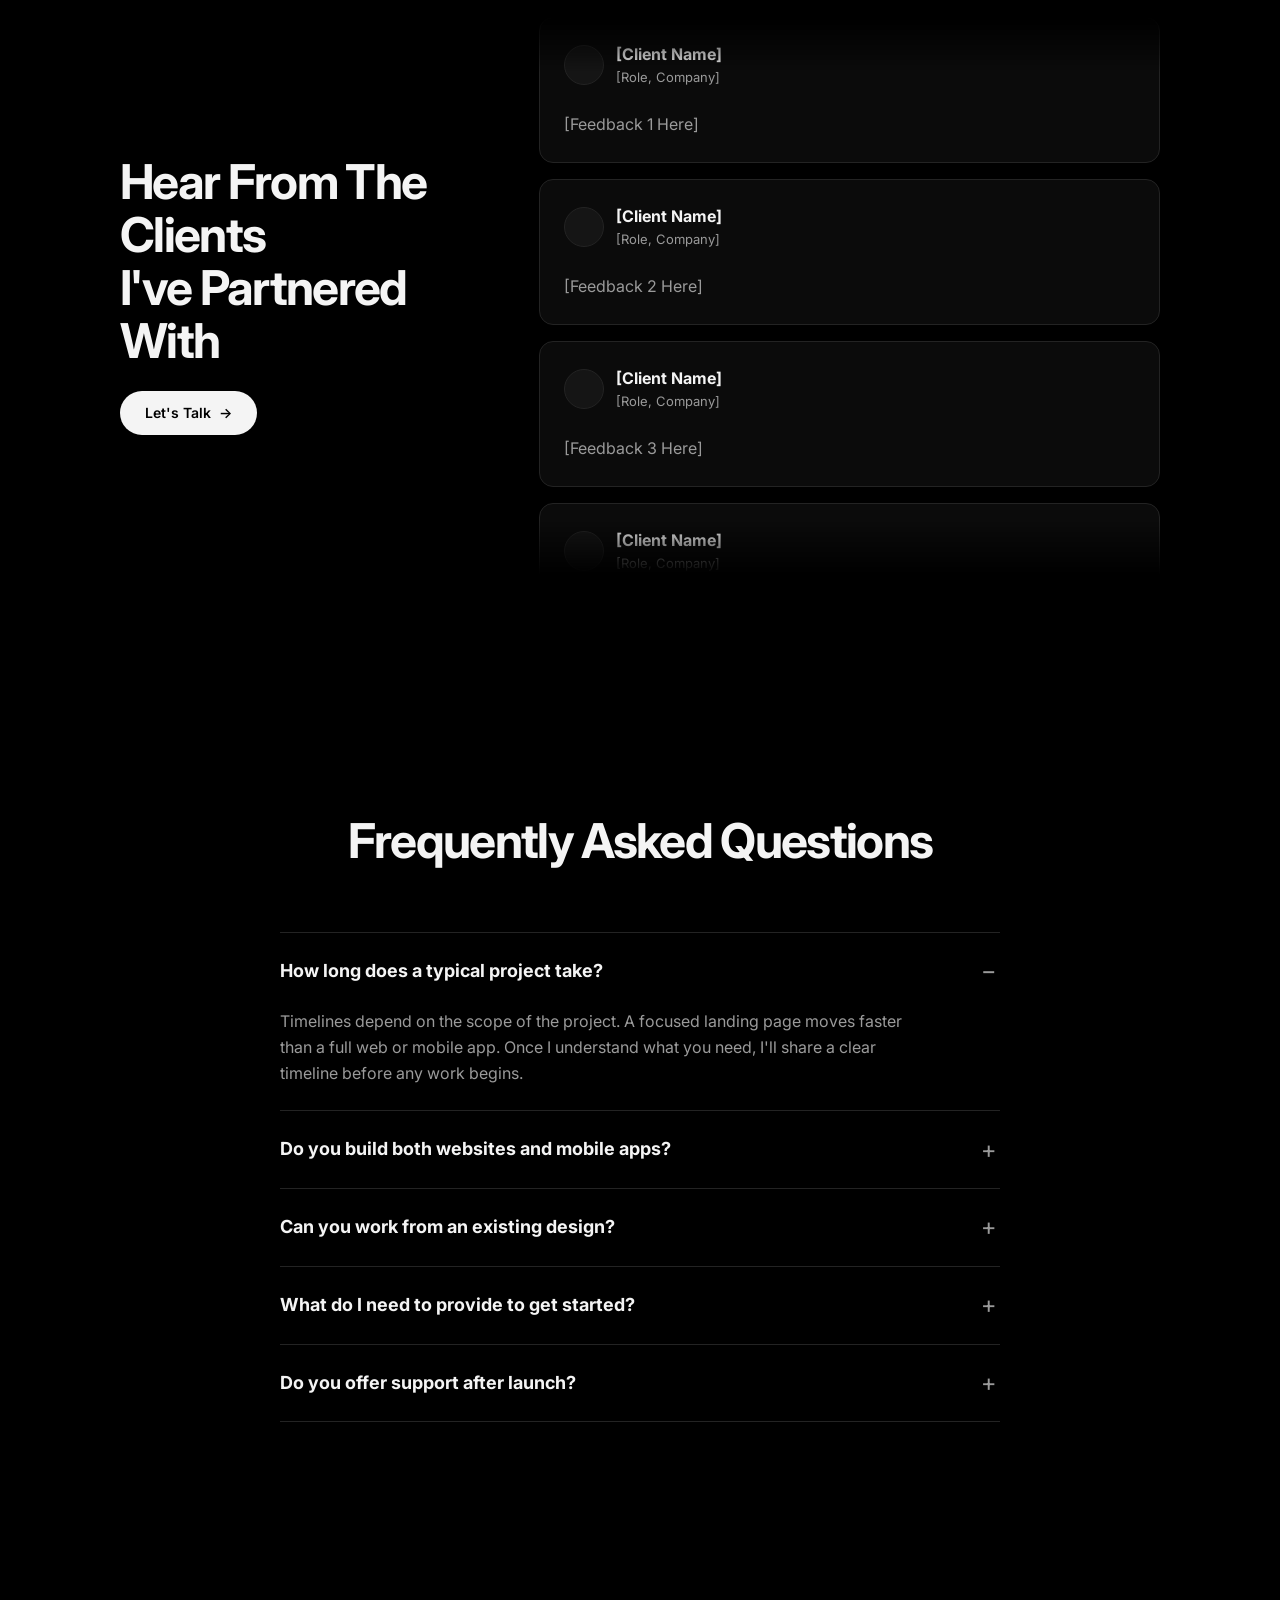
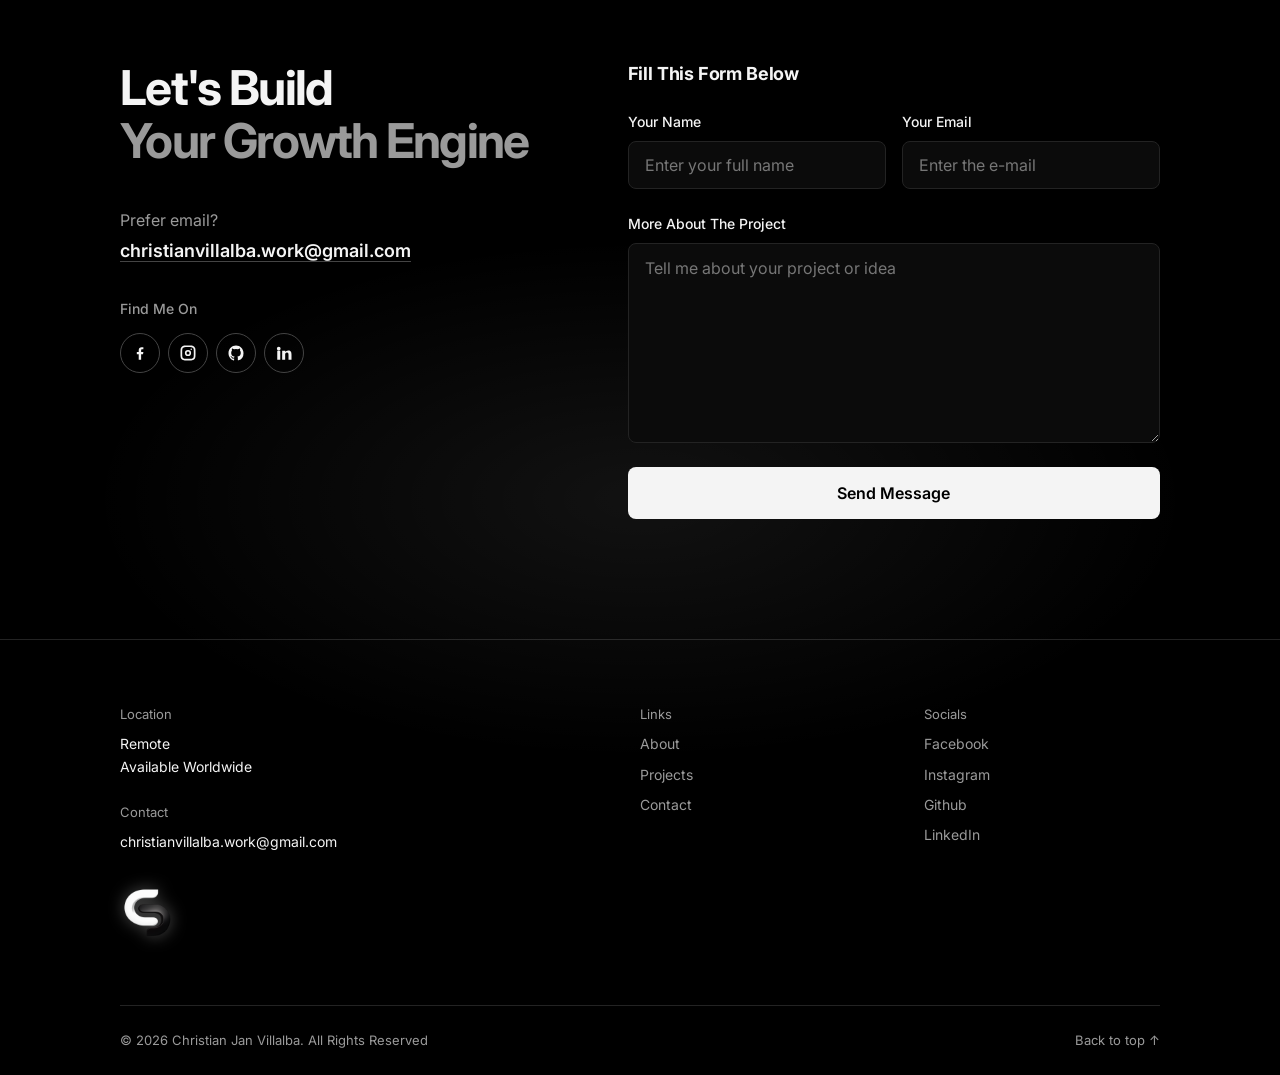
==== commit 89a92b03: "visual fixes" ====
--- a/index.html
+++ b/index.html
@@ -137,7 +137,7 @@
   <div class="container">
     <div class="about-grid">
       <figure class="about-portrait reveal">
-        <img class="about-portrait-img" src="portrait.jpg" alt="Portrait of Christian Jan Villalba" decoding="async">
+        <img class="about-portrait-img" src="placeholder.jpg" alt="Portrait of Christian Jan Villalba" decoding="async">
       </figure>
       <div class="about-content">
         <h2 class="section-title about-heading reveal">Web &amp; App Developer</h2>
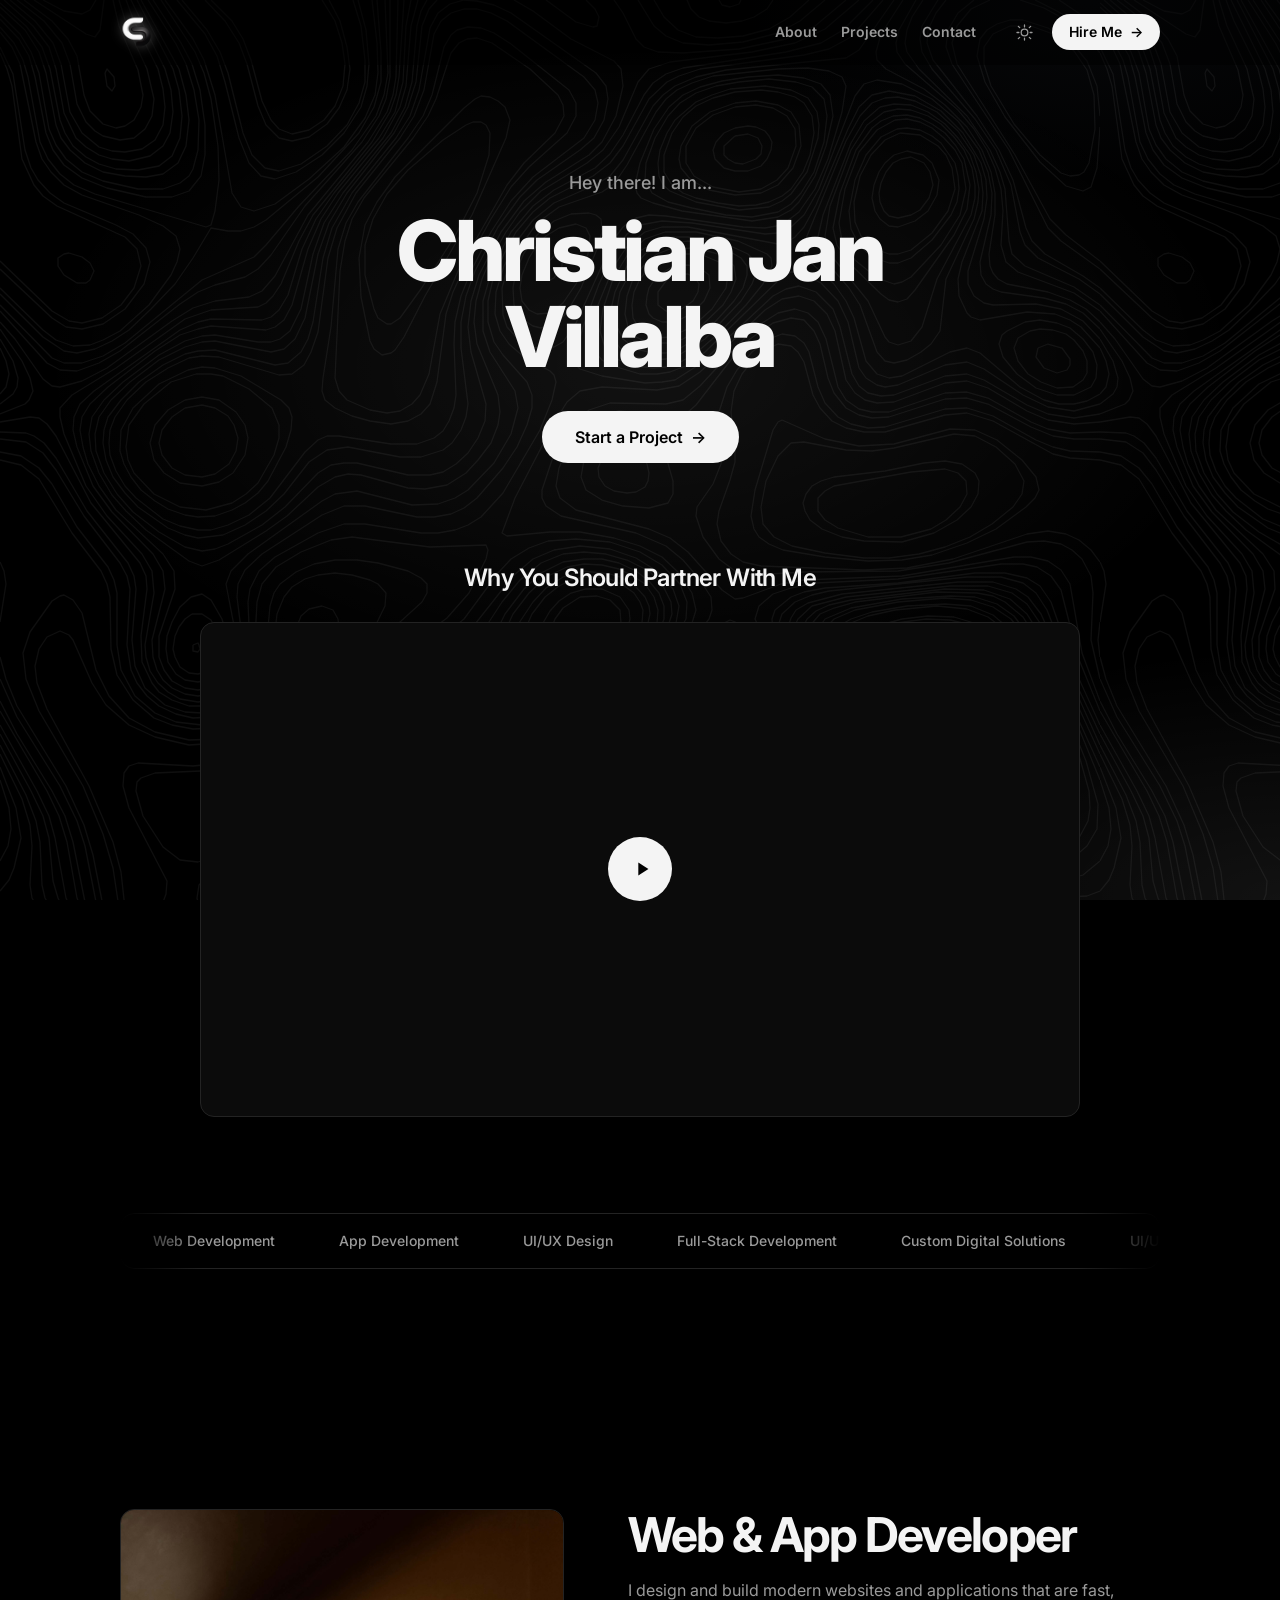
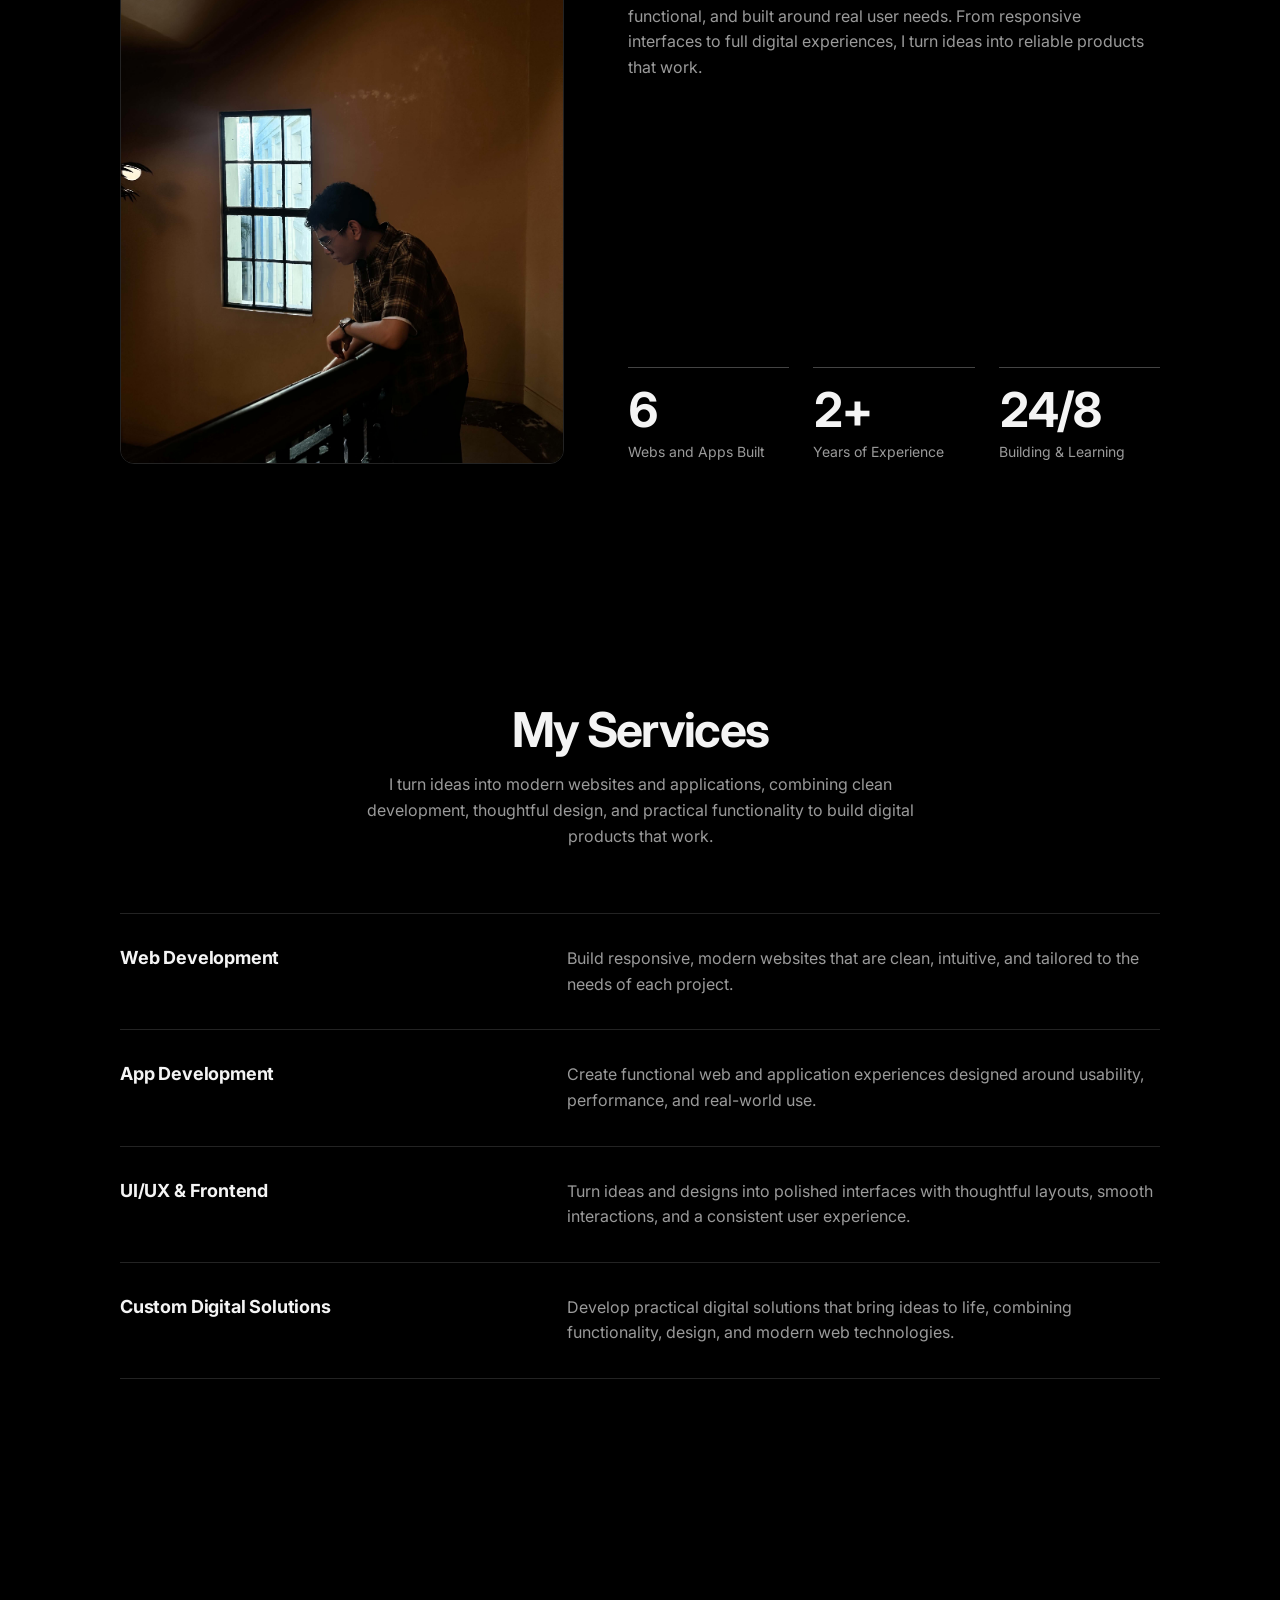
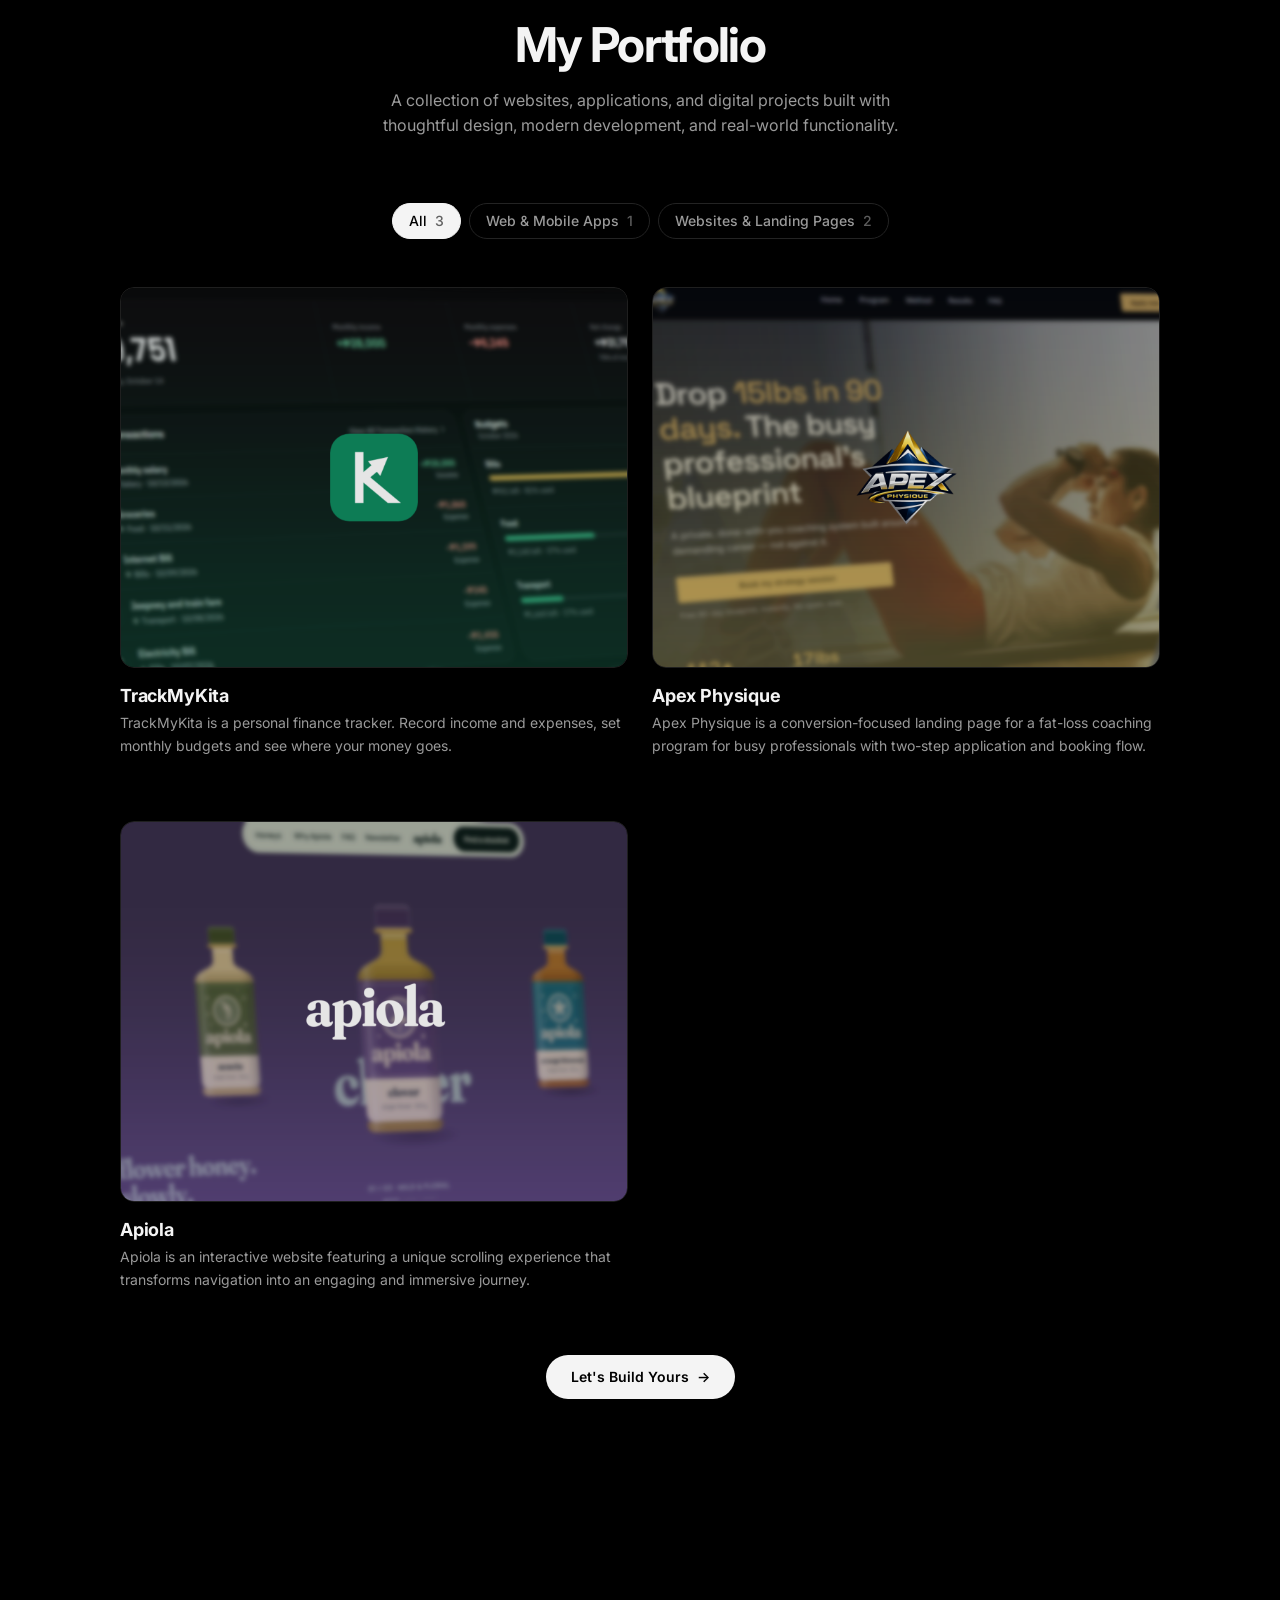
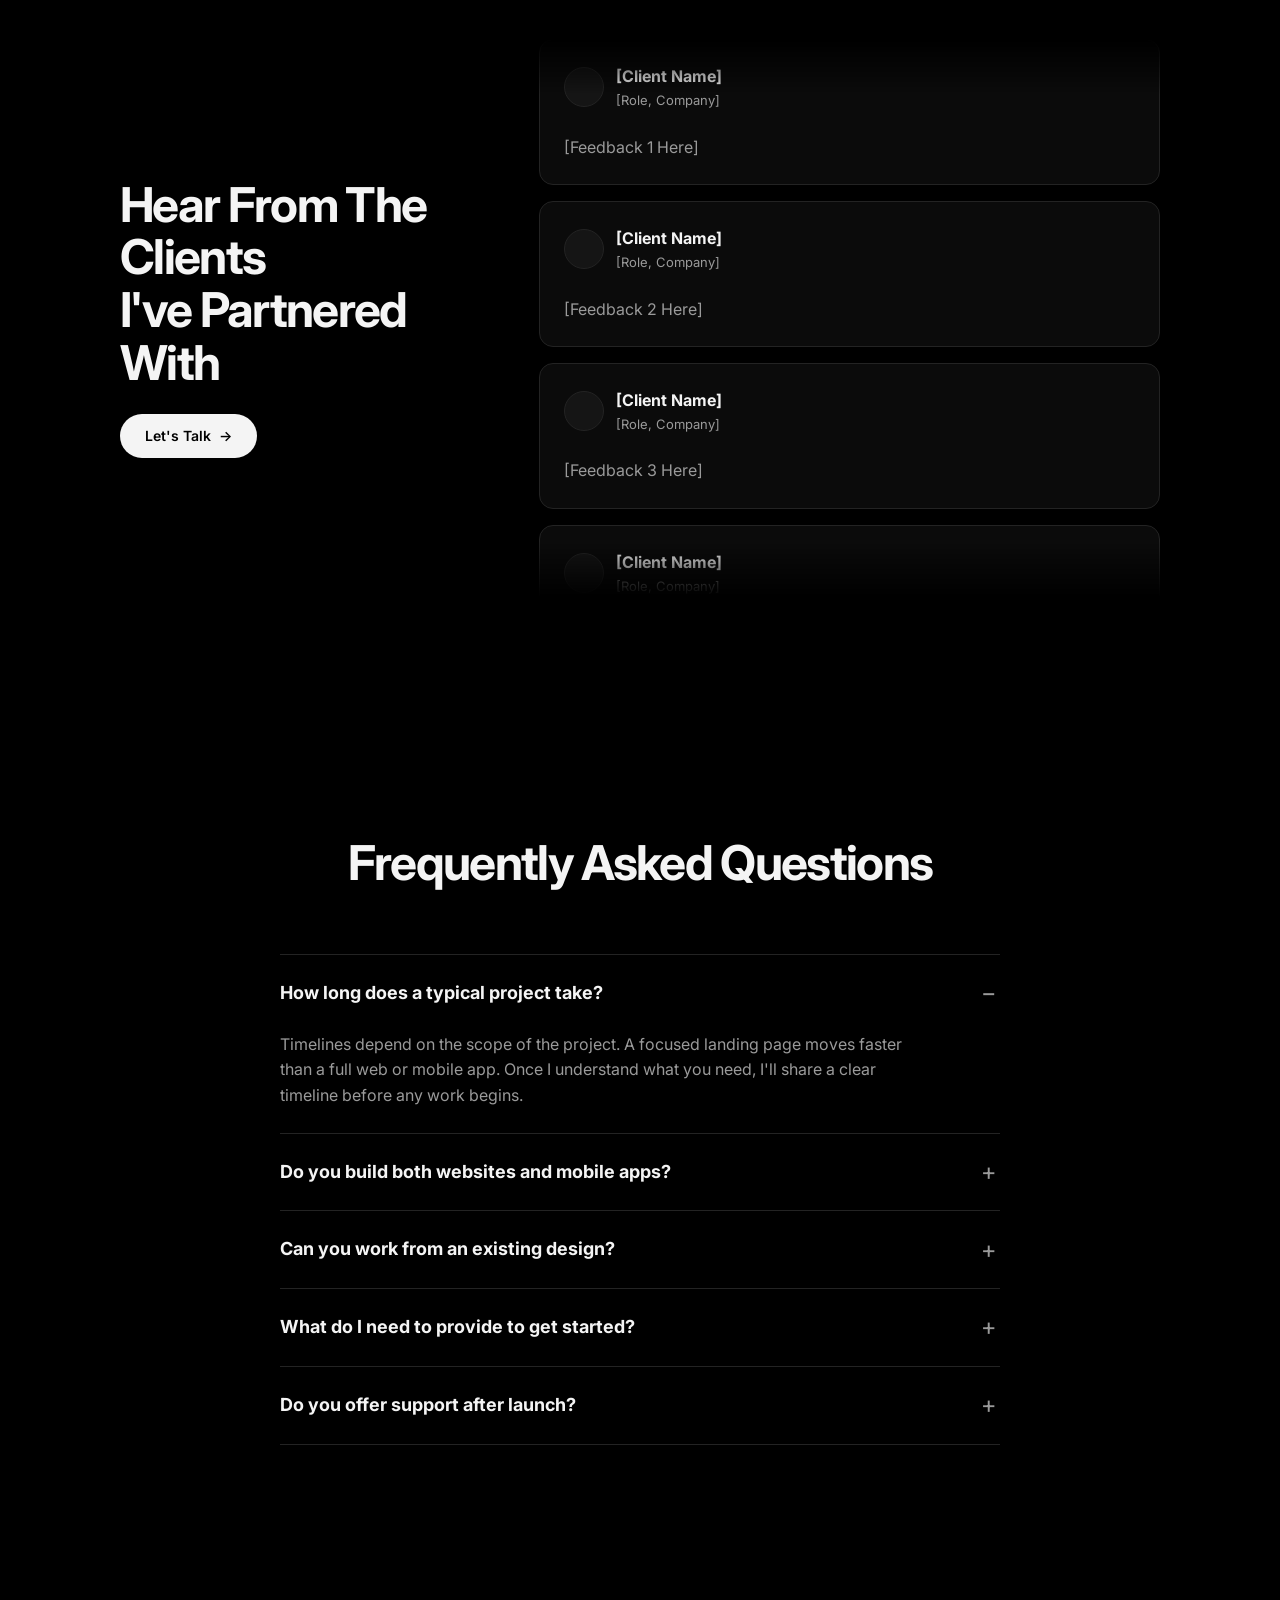
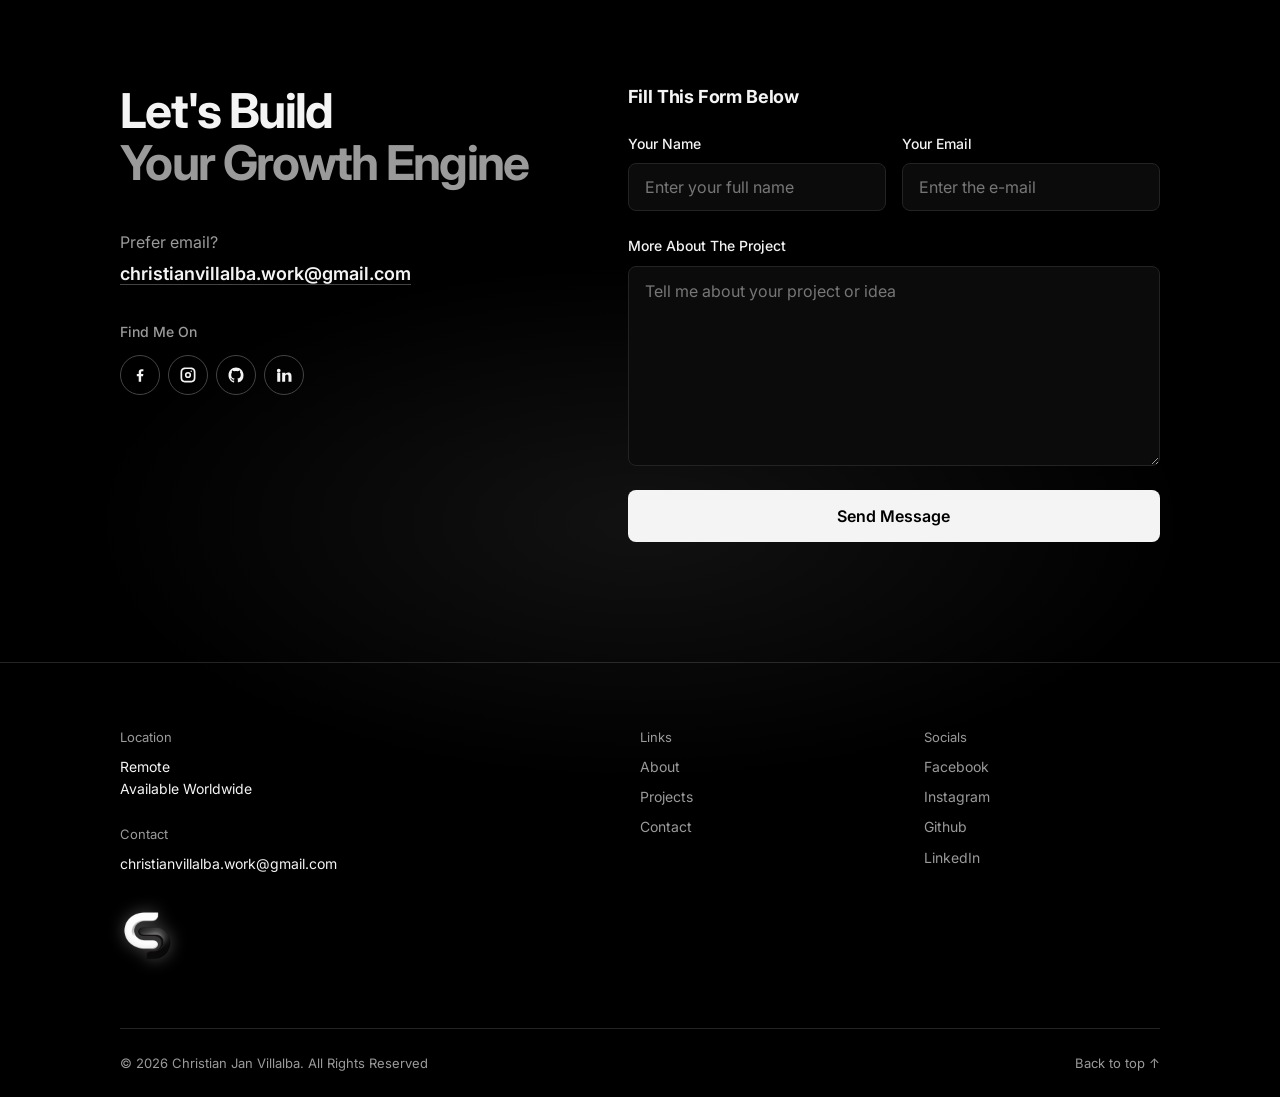
==== commit cd67430a: "Fixed layouts for work samples" ====
--- a/index.html
+++ b/index.html
@@ -137,7 +137,7 @@
   <div class="container">
     <div class="about-grid">
       <figure class="about-portrait reveal">
-        <img class="about-portrait-img" src="placeholder.jpg" alt="Portrait of Christian Jan Villalba" decoding="async">
+        <img class="about-portrait-img" src="portrait.png" alt="Portrait of Christian Jan Villalba" decoding="async">
       </figure>
       <div class="about-content">
         <h2 class="section-title about-heading reveal">Web &amp; App Developer</h2>
@@ -194,124 +194,10 @@
       <p class="section-desc reveal">A collection of websites, applications, and digital projects built with thoughtful design, modern development, and real-world functionality.</p>
     </div>
 
-    <div class="portfolio-filters reveal" role="tablist" aria-label="Filter portfolio by category">
-      <button type="button" class="filter-btn is-active" data-filter="automation">Web & Mobile Apps <span>4</span></button>
-      <button type="button" class="filter-btn" data-filter="funnel">Websites & Landing Pages <span>4</span></button>
-      <button type="button" class="filter-btn" data-filter="email">Others <span>2</span></button>
-    </div>
-
-    <div class="portfolio-grid reveal-row" id="portfolioGrid">
-      <article class="portfolio-card reveal" data-category="automation">
-        <div class="portfolio-image">
-          <a href="https://trackmykita.online" target="_blank" rel="noopener noreferrer">
-            <img src="kita-thumbnail.png" alt="[Application Name] preview" loading="lazy">
-          </a>
-        </div>
-        <div class="portfolio-body">
-          <h3><a href="https://trackmykita.online" target="_blank" rel="noopener">TrackMyKita</a></h3>
-          <p>TrackMyKita is a personal finance tracker. Record income and expenses, set monthly budgets and see where your money goes.</p>
-        </div>
-      </article>
-      <article class="portfolio-card reveal" data-category="automation">
-        <div class="portfolio-image">
-          <a href="#" target="_blank" rel="noopener noreferrer">
-            <img src="placeholder.jpg" alt="[Application Name] preview" loading="lazy">
-          </a>
-        </div>
-        <div class="portfolio-body">
-          <h3><a href="#" target="_blank" rel="noopener">[Application Name]</a></h3>
-          <p>[Application Description]</p>
-        </div>
-      </article>
-      <article class="portfolio-card reveal" data-category="automation">
-        <div class="portfolio-image">
-          <a href="#" target="_blank" rel="noopener noreferrer">
-            <img src="placeholder.jpg" alt="[Application Name] preview" loading="lazy">
-          </a>
-        </div>
-        <div class="portfolio-body">
-          <h3><a href="#" target="_blank" rel="noopener">[Application Name]</a></h3>
-          <p>[Application Description]</p>
-        </div>
-      </article>
-      <article class="portfolio-card reveal" data-category="automation">
-        <div class="portfolio-image">
-          <a href="#" target="_blank" rel="noopener noreferrer">
-            <img src="placeholder.jpg" alt="[Application Name] preview" loading="lazy">
-          </a>
-        </div>
-        <div class="portfolio-body">
-          <h3><a href="#" target="_blank" rel="noopener">[Application Name]</a></h3>
-          <p>[Application Description]</p>
-        </div>
-      </article>
-      <article class="portfolio-card reveal" data-category="funnel">
-        <div class="portfolio-image">
-          <a href="https://cj-vllb.github.io/Apex-Physique/" target="_blank" rel="noopener noreferrer">
-            <img src="apex-thumbnail.png" alt="Apex Physique website preview" loading="lazy">
-          </a>
-        </div>
-        <div class="portfolio-body">
-          <h3><a href="https://cj-vllb.github.io/Apex-Physique/" target="_blank" rel="noopener">Apex Physique</a></h3>
-          <p>Apex Physique is a conversion-focused landing page for a fat-loss coaching program for busy professionals with two-step application and booking flow.</p>
-        </div>
-      </article>
-      <article class="portfolio-card reveal" data-category="funnel">
-        <div class="portfolio-image">
-          <a href="#" target="_blank" rel="noopener noreferrer">
-            <img src="placeholder.jpg" alt="Praystation Bible website preview" loading="lazy">
-          </a>
-        </div>
-        <div class="portfolio-body">
-          <h3><a href="" target="_blank" rel="noopener">[Website Name]</a></h3>
-          <p>[Website Description]</p>
-        </div>
-      </article>
-      <article class="portfolio-card reveal" data-category="funnel">
-        <div class="portfolio-image">
-          <a href="#" target="_blank" rel="noopener noreferrer">
-            <img src="placeholder.jpg" alt="[Website Name] preview" loading="lazy">
-          </a>
-        </div>
-        <div class="portfolio-body">
-          <h3><a href="#" target="_blank" rel="noopener">[Website Name]</a></h3>
-          <p>[Website Description]</p>
-        </div>
-      </article>
-      <article class="portfolio-card reveal" data-category="funnel">
-        <div class="portfolio-image">
-          <a href="#" target="_blank" rel="noopener noreferrer">
-            <img src="placeholder.jpg" alt="[Website Name] preview" loading="lazy">
-          </a>
-        </div>
-        <div class="portfolio-body">
-          <h3><a href="#" target="_blank" rel="noopener">[Website Name]</a></h3>
-          <p>[Website Description]</p>
-        </div>
-      </article>
-      <article class="portfolio-card reveal" data-category="email">
-        <div class="portfolio-image">
-          <a href="#" target="_blank" rel="noopener noreferrer">
-            <img src="placeholder.jpg" alt="[Name] preview" loading="lazy">
-          </a>
-        </div>
-        <div class="portfolio-body">
-          <h3><a href="#" target="_blank" rel="noopener">[Name]</a></h3>
-          <p>[Description]</p>
-        </div>
-      </article>
-      <article class="portfolio-card reveal" data-category="email">
-        <div class="portfolio-image">
-          <a href="#" target="_blank" rel="noopener noreferrer">
-            <img src="placeholder.jpg" alt="[Name] preview" loading="lazy">
-          </a>
-        </div>
-        <div class="portfolio-body">
-          <h3><a href="#" target="_blank" rel="noopener">[Name]</a></h3>
-          <p>[Description]</p>
-        </div>
-      </article>
-    </div>
+    <!-- Filter buttons and project cards are generated from projects.js -->
+    <div class="portfolio-filters reveal" id="portfolioFilters" role="group" aria-label="Filter portfolio by category"></div>
+
+    <div class="portfolio-grid" id="portfolioGrid"></div>
 
     <div class="center-cta reveal">
       <a href="#contact" class="btn btn-primary">Let's Build Yours <span class="arrow">→</span></a>
@@ -508,6 +394,7 @@
   </div>
 </footer>
 
-<script src="script.js?v=3" defer></script>
+<script src="projects.js?v=1" defer></script>
+<script src="script.js?v=4" defer></script>
 </body>
 </html>
--- a/styles.css
+++ b/styles.css
@@ -314,6 +314,9 @@
 .portfolio-card:nth-child(odd) { --reveal-x: calc(var(--reveal-shift) * -1); }
 .portfolio-card:nth-child(even) { --reveal-x: var(--reveal-shift); --reveal-delay: 80ms; }
 .portfolio-card.is-visible { animation: card-slide-in 650ms var(--ease) var(--reveal-delay, 0ms) backwards; }
+.portfolio-card.is-swapped { animation: none; }
+/* A lone project is centred at normal card width instead of leaving an empty column */
+.portfolio-card:only-child { grid-column: 1 / -1; justify-self: center; width: calc(50% - var(--space-5) / 2); }
 @keyframes card-slide-in { from { opacity: 0; transform: translateX(var(--reveal-x)); } }
 .portfolio-image a { position: relative; display: block; overflow: hidden; border-radius: var(--radius-md); }
 .portfolio-image a::before {
@@ -511,6 +514,7 @@
   .service-card { grid-template-columns: 1fr; gap: var(--space-2); padding-block: var(--space-5); }
   .portfolio-grid { grid-template-columns: 1fr; gap: var(--space-7); --reveal-shift: 16px; }
   .portfolio-card:nth-child(even) { --reveal-delay: 0ms; }
+  .portfolio-card:only-child { width: 100%; }
   .testi-marquee { height: 460px; }
   .faq-answer-inner p { padding-right: 0; }
   .modal-card { padding: var(--space-5); }
